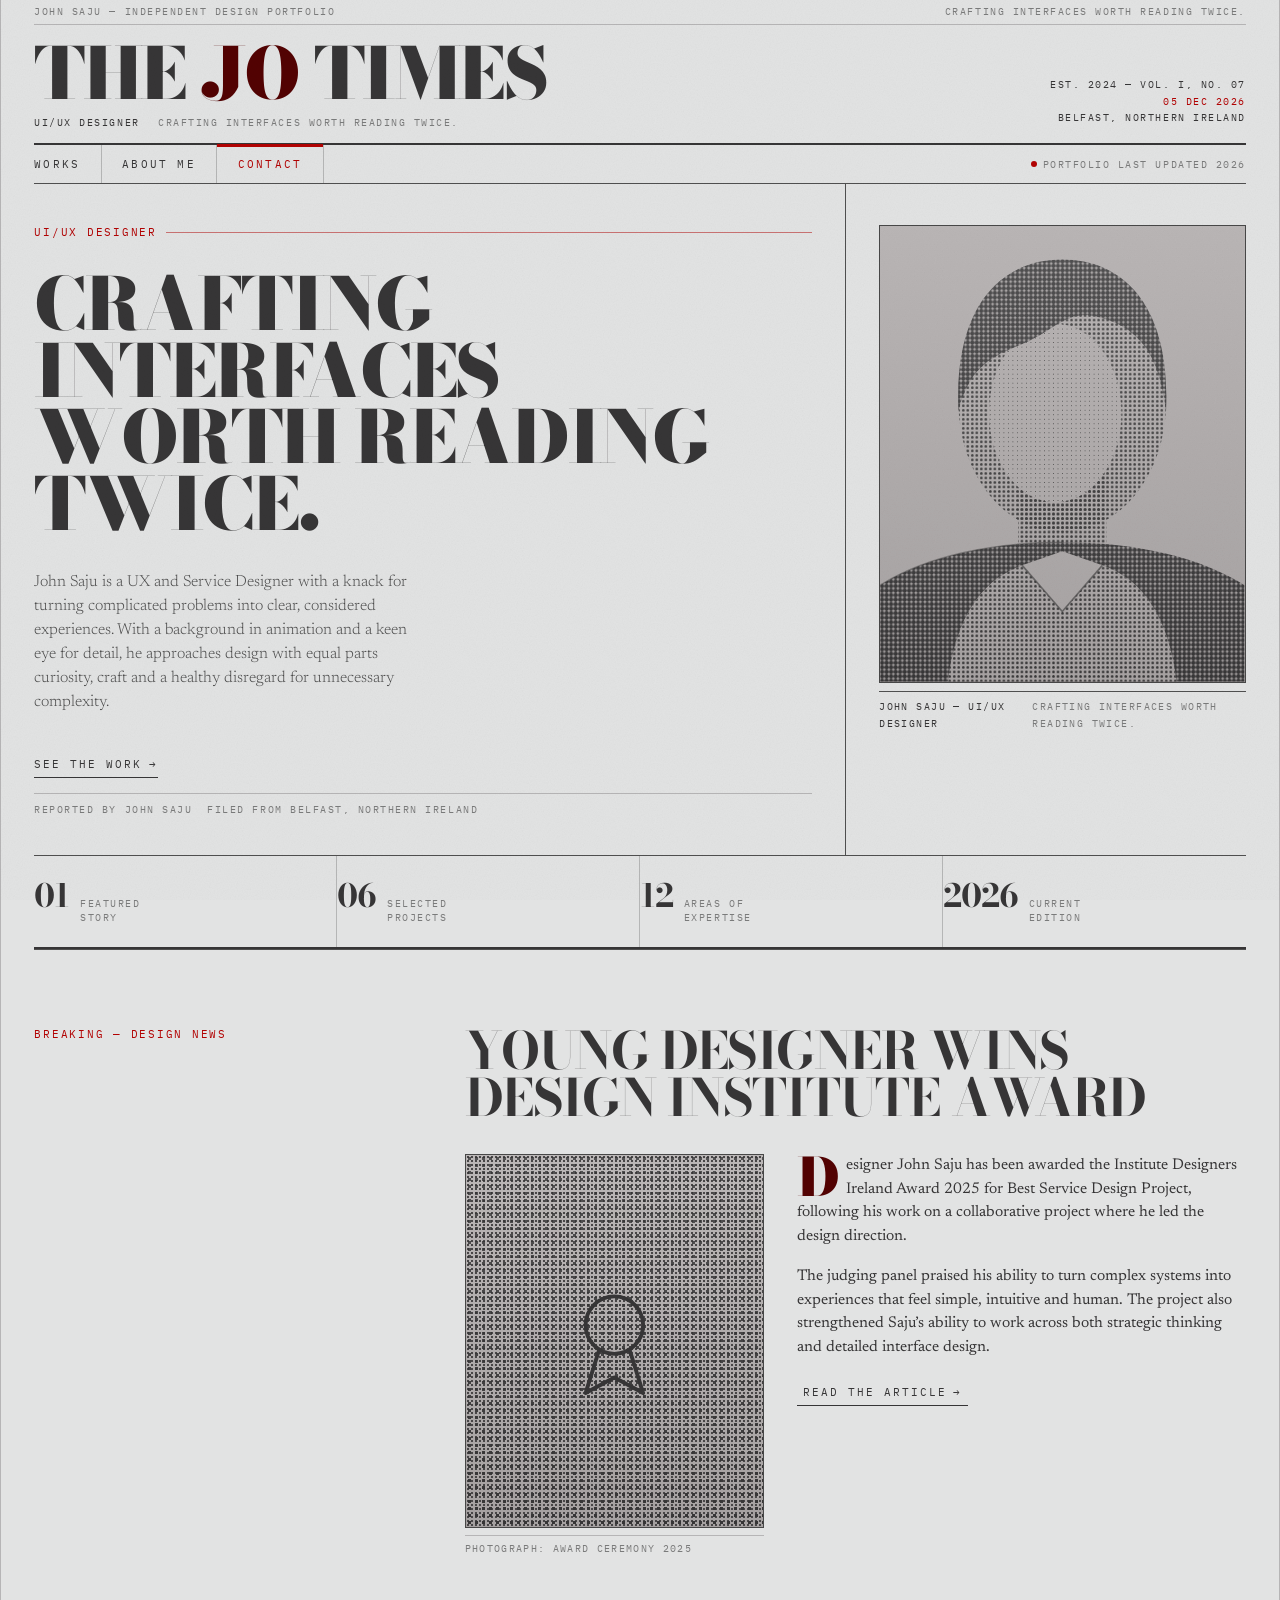
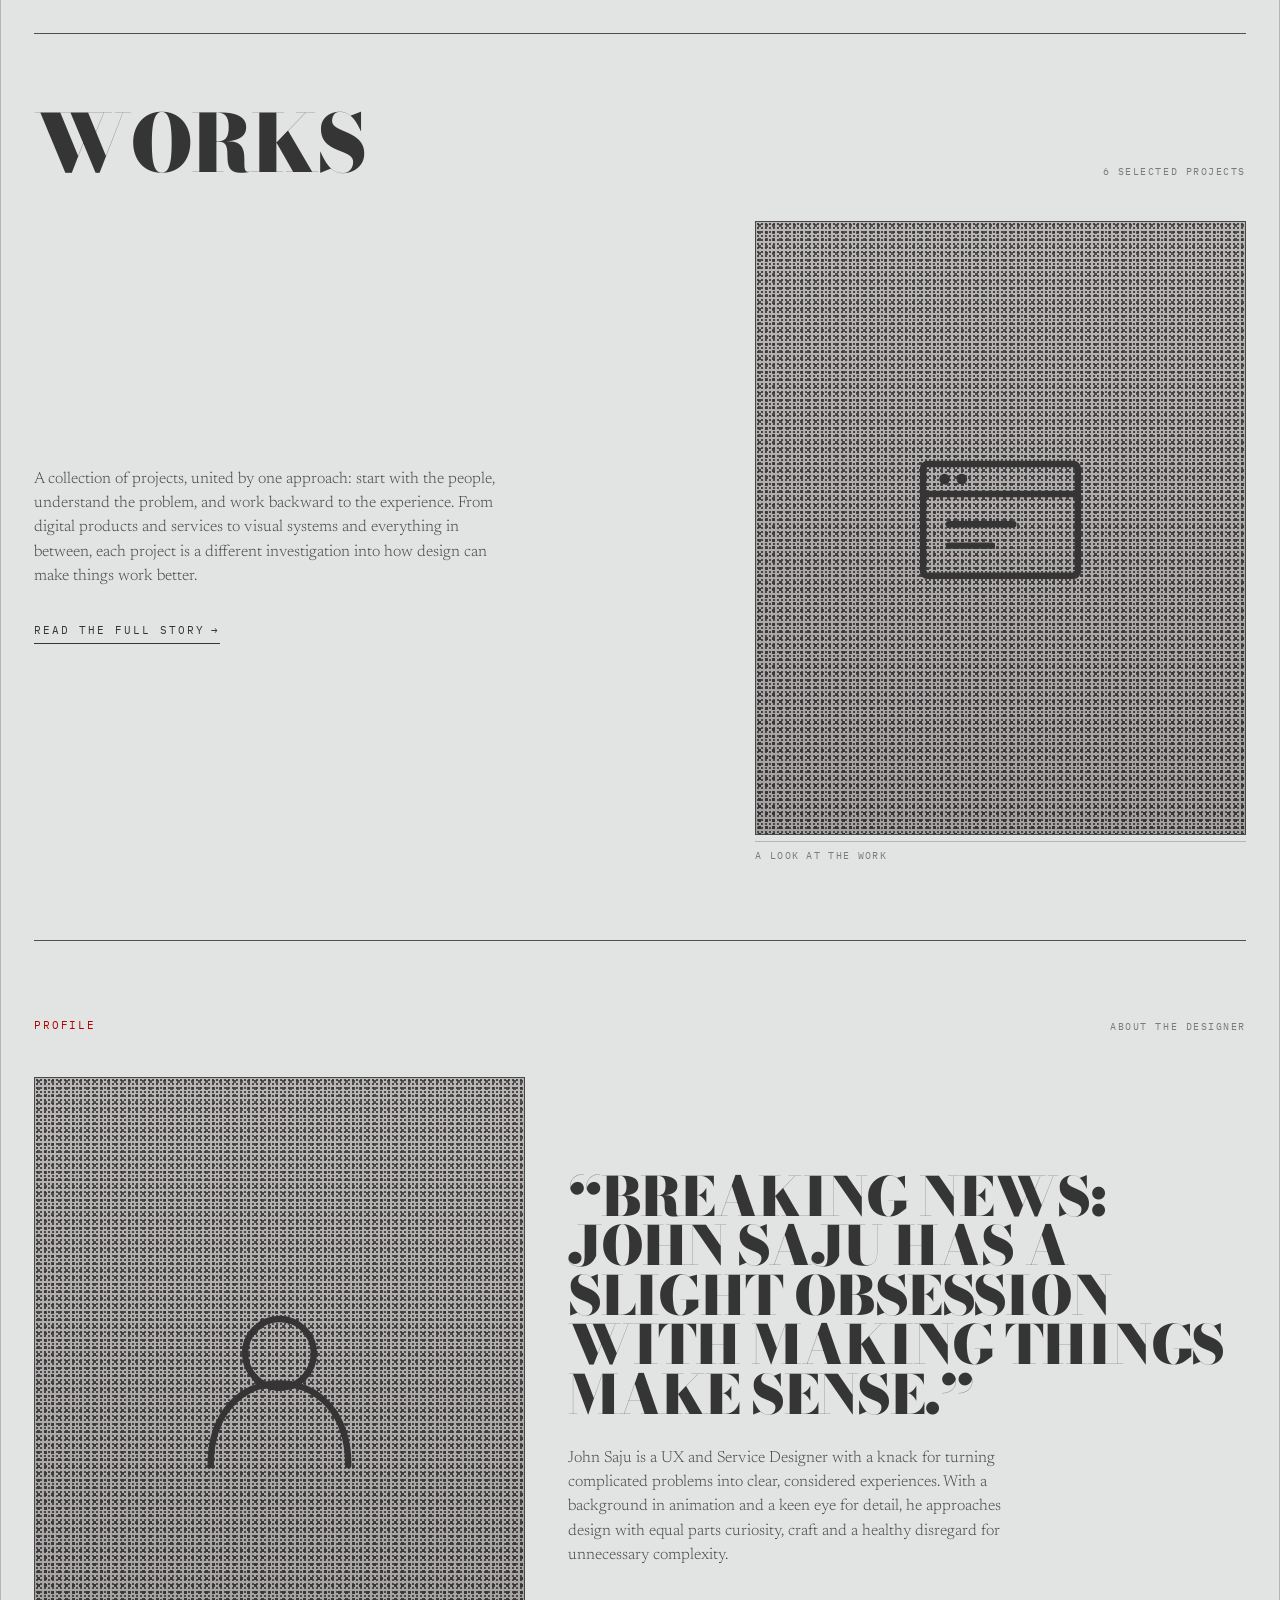
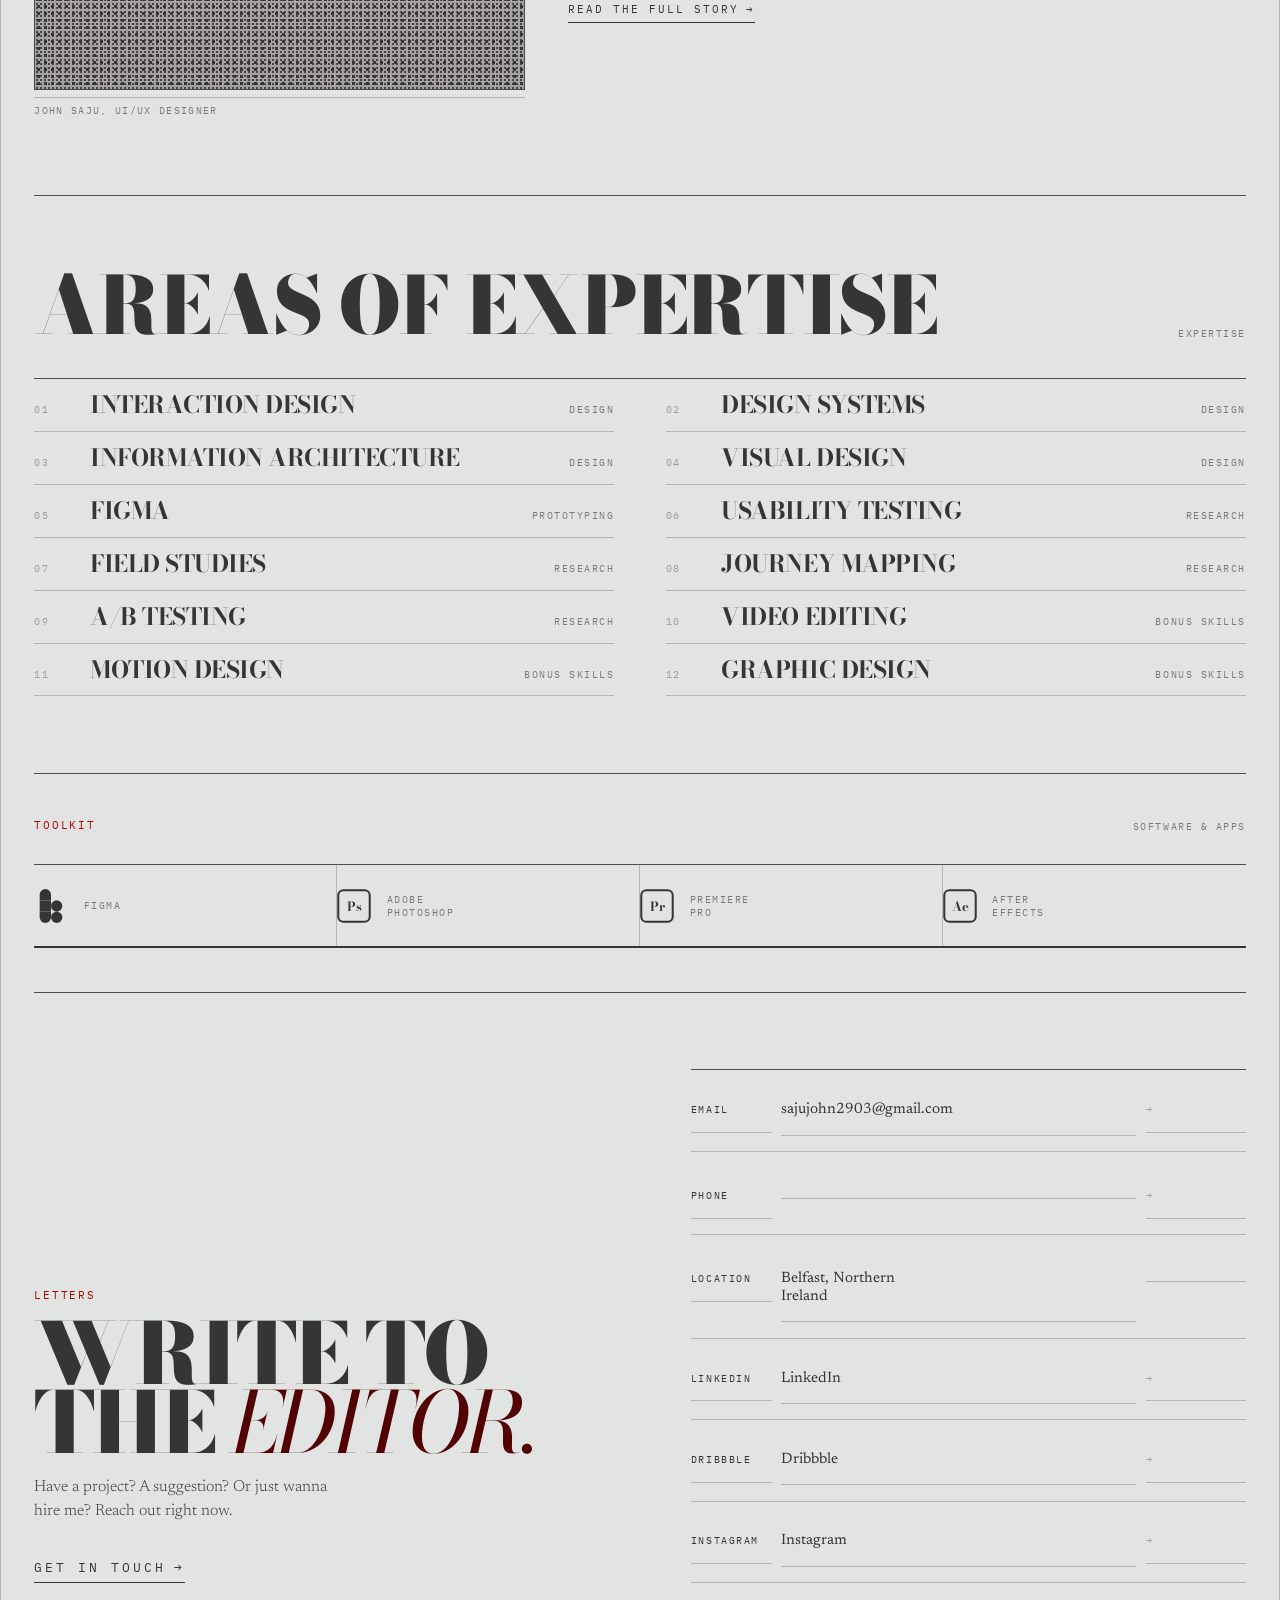
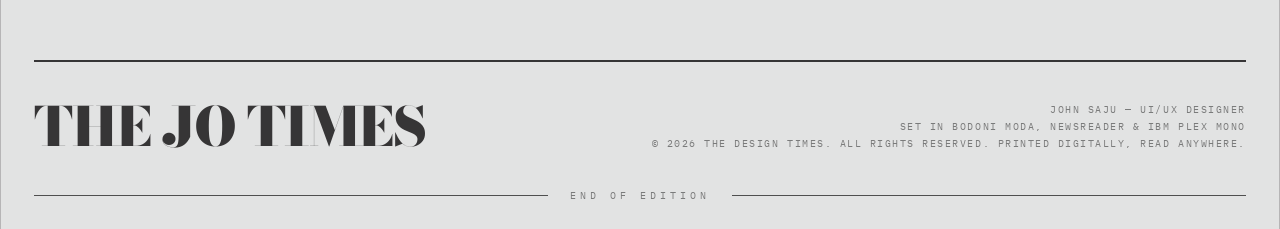
==== index.html @ 43ad12c4 "Add files via upload" ====
<!DOCTYPE html>
<html lang="en">
<head>
<meta charset="utf-8" />
<meta name="viewport" content="width=device-width, initial-scale=1" />
<title>The JO Times — John Saju, UI/UX Designer</title>
<link rel="preconnect" href="https://fonts.googleapis.com">
<link rel="preconnect" href="https://fonts.gstatic.com" crossorigin>
<link href="https://fonts.googleapis.com/css2?family=Bodoni+Moda:ital,opsz,wght@0,6..96,400;0,6..96,700;0,6..96,900;1,6..96,400;1,6..96,700&family=IBM+Plex+Mono:wght@400;500&family=Newsreader:ital,opsz,wght@0,6..72,300;0,6..72,400;0,6..72,500;1,6..72,400&display=swap" rel="stylesheet">
<link rel="stylesheet" href="styles.css">
</head>
<body>

<div class="cursor" id="cursor" aria-hidden="true">View &rarr;</div>

<!-- halftone press blocks (screen patterns + portrait plate) -->
<svg width="0" height="0" aria-hidden="true" focusable="false" style="position:absolute">
  <defs>
    <pattern id="scr-hi" width="9" height="9" patternUnits="userSpaceOnUse">
      <circle cx="4.5" cy="4.5" r="4.35" fill="#363536"/>
    </pattern>
    <pattern id="scr-mid" width="9" height="9" patternUnits="userSpaceOnUse">
      <circle cx="4.5" cy="4.5" r="2.7" fill="#363536"/>
    </pattern>
    <pattern id="scr-lo" width="9" height="9" patternUnits="userSpaceOnUse">
      <circle cx="4.5" cy="4.5" r="1.05" fill="#363536"/>
    </pattern>
    <symbol id="portrait" viewBox="0 0 800 1000" preserveAspectRatio="xMidYMid slice">
      <rect width="800" height="1000" fill="#B2ADAD"/>
      <g transform="translate(400 560) scale(1.1) translate(-400 -560)">
        <path d="M-100 1000c0-206 214-318 500-318s500 112 500 318z" fill="url(#scr-hi)"/>
        <path d="M312 500h176v230H312z" fill="url(#scr-mid)"/>
        <ellipse cx="400" cy="404" rx="207" ry="258" fill="url(#scr-mid)"/>
        <ellipse cx="386" cy="424" rx="132" ry="178" fill="#B2ADAD"/>
        <ellipse cx="386" cy="424" rx="132" ry="178" fill="url(#scr-lo)"/>
        <path d="M193 420c-10-206 82-302 207-302s217 96 207 302c-14-118-58-172-146-190-40-8-72 18-104 38-58 36-136 34-164 152z" fill="url(#scr-hi)"/>
        <path d="M168 1000c10-152 62-240 152-272l80 92 80-92c90 32 142 120 152 272z" fill="#B2ADAD"/>
        <path d="M168 1000c10-152 62-240 152-272l80 92 80-92c90 32 142 120 152 272z" fill="url(#scr-mid)"/>
        <path d="M320 728 400 820 480 728 400 700z" fill="#B2ADAD"/>
        <path d="M320 728 400 820 480 728" fill="none" stroke="#363536" stroke-width="3.5" opacity=".55"/>
        <path d="M-100 1000c0-206 214-318 500-318" fill="none" stroke="#363536" stroke-width="3" opacity=".4"/>
      </g>
    </symbol>
  </defs>
</svg>

<div class="shell">

  <!-- ============ HEADER (masthead + nav) ============ -->
  <header id="front">
    <div class="topbar mono">
      <span id="topbar-left"></span>
      <span id="topbar-right"></span>
    </div>

    <div class="masthead">
      <div>
        <h1 class="masthead__title" id="masthead-title"><span class="rvl"><span id="masthead-title-text"></span></span></h1>
        <div class="masthead__sub">
          <span class="mono" id="masthead-role"></span>
          <span class="mono mono--mute" id="masthead-tagline"></span>
        </div>
      </div>
      <div class="masthead__meta mono fade" style="--d:340ms" id="masthead-meta"></div>
    </div>

    <nav class="nav" aria-label="Sections">
      <ul class="nav__list">
        <li><a href="#work">Works</a></li>
        <li><a href="#about">About Me</a></li>
        <li><a href="#contact">Contact</a></li>
      </ul>
      <p class="nav__status mono"><span class="dot"></span> <span id="nav-status"></span></p>
    </nav>
  </header>

  <!-- ============ HERO ============ -->
  <section class="hero" aria-labelledby="lede">
    <div class="hero__left">
      <p class="kicker mono mono--l fade" id="hero-kicker"></p>
      <h2 id="lede" class="hero__h1"><span class="rvl"><span id="hero-h1" style="--d:120ms"></span></span></h2>
      <p class="hero__dek fade" style="--d:520ms" id="hero-dek"></p>
      <div class="hero__cta fade" style="--d:640ms">
        <a class="link" href="#work" data-cursor="Scroll &darr;">See the work <span class="arw">&rarr;</span></a>
        <div class="hero__byline mono" id="hero-byline"></div>
      </div>
    </div>

    <div class="hero__right">
      <figure>
        <div class="portrait hero__plate">
          <div class="press" style="--d:420ms"><svg viewBox="0 0 800 1000" preserveAspectRatio="xMidYMid slice" role="img" aria-label="Halftone portrait"><use href="#portrait"/></svg></div>
        </div>
        <figcaption class="hero__caption">
          <p id="hero-cap1"></p>
          <p id="hero-cap2"></p>
        </figcaption>
      </figure>
    </div>
  </section>

  <!-- ============ STAT STRIP ============ -->
  <section class="strip" aria-label="Edition at a glance" id="stat-strip"></section>

  <!-- ============ AWARD (editorial note) ============ -->
  <section class="band note" aria-labelledby="note-h" id="award-note">
    <p class="note__label mono mono--l" id="award-eyebrow"></p>
    <div>
      <h2 id="note-h"><span class="rvl"><span id="award-headline"></span></span></h2>
      <div class="note__body">
        <figure class="note__fig fade" style="--d:140ms">
          <div class="plate note__plate">
            <img id="award-photo-img" alt="" style="display:none;">
            <div class="plate__icon" id="award-photo-placeholder"></div>
          </div>
          <figcaption><span id="award-photo-caption"></span></figcaption>
        </figure>
        <div class="note__cols fade" style="--d:260ms">
          <p id="award-excerpt"></p>
          <p id="award-excerpt2"></p>
          <div class="note__more">
            <button class="link" id="award-read-more">Read the article <span class="arw">&rarr;</span></button>
          </div>
        </div>
      </div>
    </div>
  </section>

  <!-- ============ WORKS TEASER ============ -->
  <section class="band" id="work" aria-labelledby="work-h">
    <div class="sechead">
      <h2 id="work-h"><span class="rvl"><span id="works-title"></span></span></h2>
      <div class="sechead__meta mono" id="works-meta"></div>
    </div>
    <div class="teaser" style="margin-top:clamp(28px,3.4vw,56px)">
      <div>
        <p class="teaser__dek fade" id="works-blurb"></p>
        <div class="teaser__cta fade">
          <a class="link" id="works-read-more" href="works.html" data-cursor="View &rarr;">Read the full story <span class="arw">&rarr;</span></a>
        </div>
      </div>
      <figure class="teaser__plate-wrap fade" style="--d:140ms">
        <div class="plate teaser__plate">
          <img id="works-photo-img" alt="" style="display:none;">
          <div class="plate__icon" id="works-photo-placeholder"></div>
        </div>
        <figcaption><span id="works-photo-caption"></span></figcaption>
      </figure>
    </div>
  </section>

  <!-- ============ ABOUT TEASER ============ -->
  <section class="band" id="about" aria-labelledby="about-h">
    <div class="sechead" style="margin-bottom:clamp(28px,3.4vw,56px)">
      <p class="mono mono--l mono--red" id="about-eyebrow"></p>
      <div class="sechead__meta mono" id="about-meta"></div>
    </div>
    <div class="teaser teaser--flip">
      <figure class="teaser__plate-wrap fade" style="--d:140ms">
        <div class="plate teaser__plate">
          <img id="about-photo-img" alt="" style="display:none;">
          <div class="plate__icon" id="about-photo-placeholder"></div>
        </div>
        <figcaption><span id="about-photo-caption"></span></figcaption>
      </figure>
      <div>
        <h2 id="about-h"><span class="rvl"><span id="about-headline"></span></span></h2>
        <p class="teaser__dek fade" style="--d:260ms" id="about-short"></p>
        <div class="teaser__cta fade" style="--d:320ms">
          <a class="link" id="about-read-more" href="about.html" data-cursor="Read &rarr;">Read the full story <span class="arw">&rarr;</span></a>
        </div>
      </div>
    </div>
  </section>

  <!-- ============ EXPERTISE ============ -->
  <section class="band" id="expertise" aria-labelledby="expertise-h">
    <div class="sechead">
      <h2 id="expertise-h"><span class="rvl"><span id="expertise-title"></span></span></h2>
      <div class="sechead__meta mono" id="expertise-meta"></div>
    </div>
    <div class="index" role="list" id="expertise-grid" style="margin-top:clamp(26px,3vw,48px)"></div>
  </section>

  <!-- ============ TOOLS ============ -->
  <section class="band band--tight" id="tools" aria-label="Tools">
    <div class="sechead" style="margin-bottom:clamp(20px,2.4vw,32px)">
      <p class="mono mono--l mono--red">Toolkit</p>
      <div class="sechead__meta mono">Software &amp; Apps</div>
    </div>
    <div class="strip" id="tools-strip"></div>
  </section>

  <!-- ============ CONTACT ============ -->
  <section class="band" id="contact" aria-labelledby="contact-h">
    <div class="contact">
      <div>
        <p class="mono mono--l mono--red" style="margin-bottom:1.4em">Letters</p>
        <h2 id="contact-h">
          <span class="rvl"><span>Write to</span></span>
          <span class="rvl"><span style="--d:90ms">the <em>editor.</em></span></span>
        </h2>
        <p class="contact__dek fade" style="--d:200ms" id="contact-lede"></p>
        <div class="contact__cta fade" style="--d:300ms">
          <a class="link" id="contact-email-cta" data-cursor="Write &rarr;">Get in touch <span class="arw">&rarr;</span></a>
        </div>
      </div>

      <div class="channels mono" id="contact-channels"></div>
    </div>
  </section>

  <!-- ============ FOOTER ============ -->
  <footer class="foot">
    <div class="foot__top">
      <p class="foot__mast" id="foot-mast"></p>
      <div class="foot__meta mono" id="foot-meta"></div>
    </div>
    <p class="endmark"><span>End of edition</span></p>
  </footer>

</div>

<script src="config.js"></script>
<script>
/* ================================================================
   RENDER — builds the DOM from CONFIG (defined in config.js).
   No need to edit below unless you want to change structure/behaviour.
   ================================================================ */

/* ---------- small icon set (line-art, monochrome, matches the ink) ---------- */
function iconSVG(kind){
  const s = 'stroke="var(--ink)" stroke-width="3" fill="none" stroke-linecap="round" stroke-linejoin="round"';
  const wrap = inner => `<svg viewBox="0 0 100 100" xmlns="http://www.w3.org/2000/svg">${inner}</svg>`;
  switch(kind){
    case 'award':
      return wrap(`<circle cx="50" cy="38" r="22" ${s}/><path d="M38 58 L28 90 L50 78 L72 90 L62 58" ${s}/>`);
    case 'works':
      return wrap(`<rect x="14" y="20" width="72" height="52" rx="2" ${s}/><path d="M14 34h72" ${s}/><circle cx="24" cy="27" r="2" fill="var(--ink)"/><circle cx="32" cy="27" r="2" fill="var(--ink)"/><path d="M26 48h30M26 58h20" ${s}/>`);
    case 'about':
      return wrap(`<circle cx="50" cy="36" r="16" ${s}/><path d="M18 88c0-24 14-38 32-38s32 14 32 38" ${s}/>`);
    default: return wrap('');
  }
}
function toolIcon(logo){
  if(logo === 'figma'){
    return `<svg viewBox="0 0 16 24" xmlns="http://www.w3.org/2000/svg" fill="var(--ink)">
      <path d="M0,8 L0,4 A4,4 0 0 1 8,4 L8,8 Z"/>
      <rect x="0" y="8" width="8" height="8"/>
      <path d="M0,16 L8,16 L8,20 A4,4 0 0 1 0,20 Z"/>
      <circle cx="12" cy="12" r="4"/>
      <circle cx="12" cy="20" r="4"/>
    </svg>`;
  }
  const monograms = { photoshop:'Ps', premiere:'Pr', aftereffects:'Ae' };
  return `<svg viewBox="0 0 40 40" xmlns="http://www.w3.org/2000/svg">
    <rect x="1.5" y="1.5" width="37" height="37" rx="6" fill="none" stroke="var(--ink)" stroke-width="2.4"/>
    <text x="20" y="26" text-anchor="middle" font-family="var(--display)" font-weight="700" font-size="15" fill="var(--ink)">${monograms[logo] || '?'}</text>
  </svg>`;
}

/* ---------- header / masthead ---------- */
document.getElementById('topbar-left').textContent = `${CONFIG.name} — Independent Design Portfolio`;
document.getElementById('topbar-right').textContent = CONFIG.tagline;
document.getElementById('masthead-title-text').innerHTML = `THE <span class="amp">${CONFIG.maskheadShort}</span> TIMES`;
document.getElementById('masthead-role').textContent = CONFIG.role;
document.getElementById('masthead-tagline').textContent = CONFIG.tagline;

const today = new Date();
const todayStr = today.toLocaleDateString('en-GB', { day:'2-digit', month:'short', year:'numeric' });
document.getElementById('masthead-meta').innerHTML = `
  <span>${CONFIG.issueLine}</span>
  <span class="now">${todayStr}</span>
  <span>${CONFIG.contact.location}</span>
`;
document.getElementById('nav-status').textContent = `Portfolio last updated ${today.getFullYear()}`;

/* ---------- hero ---------- */
document.getElementById('hero-kicker').textContent = CONFIG.role;
document.getElementById('hero-h1').textContent = CONFIG.tagline;
document.getElementById('hero-dek').textContent = CONFIG.aboutIntro.short;
document.getElementById('hero-byline').innerHTML = `
  <span>Reported by ${CONFIG.name}</span>
  <span>Filed from ${CONFIG.contact.location}</span>
`;
document.getElementById('hero-cap1').textContent = `${CONFIG.name} — ${CONFIG.role}`;
document.getElementById('hero-cap2').textContent = CONFIG.tagline;

/* ---------- stat strip ---------- */
const skillCount = CONFIG.skills.reduce((sum,g)=>sum+g.items.length,0);
const stats = [
  { n:"01", l:"Featured story" },
  { n:String(CONFIG.projects.length).padStart(2,'0'), l:"Selected projects" },
  { n:String(skillCount).padStart(2,'0'), l:"Areas of expertise" },
  { n:String(today.getFullYear()), l:"Current edition" }
];
document.getElementById('stat-strip').innerHTML = stats.map(s=>`
  <div class="strip__cell"><span class="strip__n">${s.n}</span><span class="strip__l mono">${s.l}</span></div>
`).join('');

/* ---------- award (editorial note) ---------- */
const A = CONFIG.award;
document.getElementById('award-eyebrow').textContent = A.eyebrow;
document.getElementById('award-headline').textContent = A.headline;
document.getElementById('award-excerpt').textContent = A.excerpt;
document.getElementById('award-excerpt2').textContent = A.excerpt2;

const awardPhotoImg = document.getElementById('award-photo-img');
const awardPhotoPlaceholder = document.getElementById('award-photo-placeholder');
document.getElementById('award-photo-caption').textContent = A.photo.caption;
if(A.photo.url){
  awardPhotoImg.src = A.photo.url;
  awardPhotoImg.style.display = 'block';
  awardPhotoPlaceholder.style.display = 'none';
} else {
  awardPhotoPlaceholder.innerHTML = iconSVG('award');
}

const awardReadMoreBtn = document.getElementById('award-read-more');
let awardExpanded = false;
awardReadMoreBtn.addEventListener('click', ()=>{
  awardExpanded = !awardExpanded;
  if(awardExpanded){
    const extra = document.createElement('div');
    extra.id = 'award-extra';
    extra.className = 'note__extra';
    extra.innerHTML = A.fullText.map(p=>`<p>${p}</p>`).join('');
    document.querySelector('.note__cols').insertBefore(extra, document.querySelector('.note__more'));
    awardReadMoreBtn.innerHTML = 'Show less <span class="arw" style="transform:rotate(180deg)">&rarr;</span>';
  } else {
    const extra = document.getElementById('award-extra');
    if(extra) extra.remove();
    awardReadMoreBtn.innerHTML = 'Read the article <span class="arw">&rarr;</span>';
  }
});

/* ---------- works teaser ---------- */
const W = CONFIG.works;
document.getElementById('works-title').textContent = W.eyebrow;
document.getElementById('works-meta').innerHTML = `<span>${CONFIG.projects.length} selected projects</span>`;
document.getElementById('works-blurb').textContent = W.blurb;

const worksPhotoImg = document.getElementById('works-photo-img');
const worksPhotoPlaceholder = document.getElementById('works-photo-placeholder');
document.getElementById('works-photo-caption').textContent = W.photo.caption;
if(W.photo.url){
  worksPhotoImg.src = W.photo.url;
  worksPhotoImg.style.display = 'block';
  worksPhotoPlaceholder.style.display = 'none';
} else {
  worksPhotoPlaceholder.innerHTML = iconSVG('works');
}

/* ---------- about teaser ---------- */
const AB = CONFIG.aboutIntro;
document.getElementById('about-eyebrow').textContent = AB.eyebrow;
document.getElementById('about-meta').innerHTML = `<span>About the designer</span>`;
document.getElementById('about-headline').textContent = AB.headline;
document.getElementById('about-short').textContent = AB.short;

const aboutPhotoImg = document.getElementById('about-photo-img');
const aboutPhotoPlaceholder = document.getElementById('about-photo-placeholder');
document.getElementById('about-photo-caption').textContent = CONFIG.aboutPhoto.caption;
if(CONFIG.aboutPhoto.url){
  aboutPhotoImg.src = CONFIG.aboutPhoto.url;
  aboutPhotoImg.style.display = 'block';
  aboutPhotoPlaceholder.style.display = 'none';
} else {
  aboutPhotoPlaceholder.innerHTML = iconSVG('about');
}

/* ---------- expertise (skills flattened into a numbered index) ---------- */
document.getElementById('expertise-title').textContent = CONFIG.expertise.headline;
document.getElementById('expertise-meta').innerHTML = `<span>${CONFIG.expertise.eyebrow}</span>`;
let flatSkills = [];
CONFIG.skills.forEach(group=>{
  group.items.forEach(item=>{ flatSkills.push({ item, group: group.name }); });
});
document.getElementById('expertise-grid').innerHTML = flatSkills.map((s,i)=>`
  <div class="index__row" role="listitem">
    <span class="n mono">${String(i+1).padStart(2,'0')}</span>
    <h3>${s.item}</h3>
    <span class="y mono">${s.group}</span>
  </div>
`).join('');

/* ---------- tools ---------- */
document.getElementById('tools-strip').innerHTML = CONFIG.tools.map(t=>`
  <div class="strip__cell strip__cell--tool">
    <span class="strip__icon">${toolIcon(t.logo)}</span>
    <span class="strip__l mono">${t.name}</span>
  </div>
`).join('');

/* ---------- contact ---------- */
const C = CONFIG.contact;
document.getElementById('contact-lede').textContent = C.lede;
document.getElementById('contact-email-cta').href = `mailto:${C.email}`;

const channelRows = [
  `<a href="mailto:${C.email}"><span>Email</span><span class="val">${C.email}</span><span class="arw">&rarr;</span></a>`,
  `<a href="tel:${C.phone.replace(/\s+/g,'')}"><span>Phone</span><span class="val">${C.phone}</span><span class="arw">&rarr;</span></a>`,
  `<span><span>Location</span><span class="val">${C.location}</span><span></span></span>`
].concat(C.socials.map(s=>`<a href="${s.url}" target="_blank" rel="noopener"><span>${s.label}</span><span class="val">${s.label}</span><span class="arw">&rarr;</span></a>`));
document.getElementById('contact-channels').innerHTML = channelRows.join('');

/* ---------- footer ---------- */
document.getElementById('foot-mast').innerHTML = `THE <span class="amp">${CONFIG.maskheadShort}</span> TIMES`;
document.getElementById('foot-meta').innerHTML = `
  <span>${CONFIG.name} — ${CONFIG.role}</span>
  <span>Set in Bodoni Moda, Newsreader &amp; IBM Plex Mono</span>
  <span>${C.finePrint}</span>
`;

/* ---------- reveal on scroll ---------- */
const revealTargets = document.querySelectorAll('.band, .hero, .strip, .foot, header#front');
if('IntersectionObserver' in window){
  const io = new IntersectionObserver((entries)=>{
    entries.forEach(e=>{
      if(e.isIntersecting){ e.target.classList.add('is-in'); io.unobserve(e.target); }
    });
  }, { rootMargin:'0px 0px -10% 0px', threshold:0 });
  revealTargets.forEach(t=>io.observe(t));
} else {
  revealTargets.forEach(t=>t.classList.add('is-in'));
}
requestAnimationFrame(()=>{
  document.querySelector('.hero').classList.add('is-in');
  document.querySelector('header#front').classList.add('is-in');
});

/* ---------- current section in the nav ---------- */
const navLinks = [...document.querySelectorAll('.nav__list a')];
const navSections = navLinks.map(a=>document.querySelector(a.getAttribute('href'))).filter(Boolean);
if('IntersectionObserver' in window){
  const spy = new IntersectionObserver((entries)=>{
    entries.forEach(e=>{
      if(!e.isIntersecting) return;
      navLinks.forEach(a=>a.setAttribute('aria-current', a.getAttribute('href') === '#' + e.target.id));
    });
  }, { rootMargin:'-45% 0px -50% 0px' });
  navSections.forEach(s=>spy.observe(s));
}

/* ---------- press-stamp cursor over case files / links ---------- */
const cursor = document.getElementById('cursor');
const fine = window.matchMedia('(hover:hover) and (pointer:fine)').matches;
if(fine){
  let x=0,y=0,cx=0,cy=0,raf=null;
  const loop = ()=>{
    cx += (x-cx)*0.22; cy += (y-cy)*0.22;
    cursor.style.translate = `${cx}px ${cy}px`;
    raf = Math.abs(x-cx) > 0.4 || Math.abs(y-cy) > 0.4 ? requestAnimationFrame(loop) : null;
  };
  document.addEventListener('pointermove',(e)=>{
    x = e.clientX; y = e.clientY;
    if(!raf) raf = requestAnimationFrame(loop);
  }, { passive:true });
  document.addEventListener('pointerover',(e)=>{
    const hit = e.target.closest('[data-cursor]');
    if(!hit) return;
    cursor.innerHTML = hit.dataset.cursor;
    cursor.classList.add('on');
  });
  document.addEventListener('pointerout',(e)=>{
    if(e.target.closest('[data-cursor]')) cursor.classList.remove('on');
  });
}
</script>
</body>
</html>
---- styles.css ----
/* ============================================================
   THE JO TIMES — stylesheet (shared by every page)
   1. Tokens   2. Reset   3. Primitives   4. Layout
   5. Sections 6. Motion  7. Responsive
   ============================================================ */

/* ---------- 1. EDITABLE DESIGN TOKENS ---------- */
:root{
  --paper:      #E2E3E3;  /* page background */
  --paper-2:    #B2ADAD;  /* halftone / texture tone */
  --ink:        #363536;  /* primary ink */
  --red-deep:   #520202;  /* deep accent, italics & emphasis */
  --red:        #B20202;  /* masthead red, links, labels */

  --rule:        rgba(54,53,54,.26);
  --rule-strong: rgba(54,53,54,.85);
  --ink-60:      rgba(54,53,54,.60);
  --ink-40:      rgba(54,53,54,.40);

  --display: "Bodoni Moda", "Times New Roman", serif;   /* headlines */
  --body:    "Newsreader", Georgia, "Times New Roman", serif; /* body copy */
  --mono:    "IBM Plex Mono", ui-monospace, "SFMono-Regular", monospace; /* labels */

  --shell: 1560px;
  --pad:   clamp(18px, 2.6vw, 44px);
  --gap:   clamp(18px, 2.2vw, 34px);

  --t-mono:   clamp(9.5px, .68vw, 11.5px);
  --t-mono-l: clamp(11px, .78vw, 13px);
  --t-body:   clamp(15.5px, 1.02vw, 18.5px);
  --t-dek:    clamp(16px, 1.15vw, 21px);
  --t-h3:     clamp(2.2rem, 4.6vw, 4.6rem);
  --t-h2:     clamp(2.6rem, 6.2vw, 6.6rem);
  --t-h1:     clamp(2.05rem, 5.65vw, 6.1rem);

  --ease: cubic-bezier(.22,1,.36,1);
}

/* ---------- 2. RESET ---------- */
*,*::before,*::after{box-sizing:border-box}
html{-webkit-text-size-adjust:100%}
body{
  margin:0;
  background:var(--paper);
  color:var(--ink);
  font-family:var(--body);
  font-size:var(--t-body);
  line-height:1.52;
  -webkit-font-smoothing:antialiased;
}
img,svg{max-width:100%;display:block}
h1,h2,h3,h4,p,figure,ul,ol,dl,dd{margin:0;padding:0}
ul,ol{list-style:none}
a{color:inherit;text-decoration:none}
button{font:inherit;color:inherit;background:none;border:0;cursor:pointer}
::selection{background:var(--red);color:var(--paper)}
:focus-visible{outline:2px solid var(--red);outline-offset:3px}

/* paper grain — barely there */
body::before{
  content:"";position:fixed;inset:0;z-index:9;pointer-events:none;opacity:.32;
  background-image:url("data:image/svg+xml,%3Csvg xmlns='http://www.w3.org/2000/svg' width='140' height='140'%3E%3Cfilter id='n'%3E%3CfeTurbulence type='fractalNoise' baseFrequency='.85' numOctaves='3'/%3E%3CfeColorMatrix type='saturate' values='0'/%3E%3C/filter%3E%3Crect width='140' height='140' filter='url(%23n)' opacity='.22'/%3E%3C/svg%3E");
  mix-blend-mode:multiply;
}

/* ---------- 3. PRIMITIVES ---------- */
.mono{
  font-family:var(--mono);
  font-size:var(--t-mono);
  letter-spacing:.16em;
  text-transform:uppercase;
  line-height:1.4;
}
.mono--l{font-size:var(--t-mono-l)}
.mono--red{color:var(--red)}
.mono--mute{color:var(--ink-60)}

.rule{border:0;height:0;border-top:1px solid var(--rule);width:100%}
.rule--strong{border-top-color:var(--rule-strong)}

.display{font-family:var(--display);font-weight:700;line-height:.86;letter-spacing:-.022em;text-transform:uppercase}
.display em{font-style:italic;font-weight:400;letter-spacing:-.03em}

/* editorial link — the site's one CTA idiom: text + sweeping underline + arrow */
.link{
  display:inline-flex;align-items:baseline;gap:.6em;
  font-family:var(--mono);font-size:var(--t-mono-l);
  letter-spacing:.18em;text-transform:uppercase;
  padding-bottom:.45em;position:relative;color:var(--ink);
  transition:color .25s ease;
}
.link::after{
  content:"";position:absolute;left:0;right:0;bottom:0;height:1px;
  background:currentColor;transform-origin:right;
  transition:transform .45s var(--ease), background-color .25s ease;
}
.link:hover,.link:focus-visible{color:var(--red)}
.link:hover::after{animation:sweep .55s var(--ease)}
.link .arw{display:inline-block;transition:transform .35s var(--ease)}
.link:hover .arw{transform:translateX(.45em)}
@keyframes sweep{
  0%{transform:scaleX(1);transform-origin:right}
  49%{transform:scaleX(0);transform-origin:right}
  50%{transform:scaleX(0);transform-origin:left}
  100%{transform:scaleX(1);transform-origin:left}
}

/* halftone plates — abstract printed picture blocks.
   Swap for a real photo: put <img> inside .plate and it inherits the
   press treatment automatically (grayscale, contrast, texture on top). */
.plate{
  position:relative;background:var(--paper-2);overflow:hidden;
  border:1px solid var(--rule-strong);
}
.plate::before{
  content:"";position:absolute;inset:0;
  background-image:radial-gradient(circle at center, var(--ink) 1.55px, transparent 1.7px);
  background-size:7px 7px;
}
.plate::after{
  content:"";position:absolute;inset:0;
  background-image:radial-gradient(circle at center, var(--ink) .9px, transparent 1.05px),
                   linear-gradient(180deg, rgba(226,227,227,.20), rgba(54,53,54,.12));
  background-size:4px 4px, 100% 100%;
  opacity:.85;
}
.plate--a::after{mask-image:radial-gradient(90% 80% at 74% 76%, #000 6%, transparent 70%)}
.plate--b::after{mask-image:radial-gradient(70% 90% at 26% 30%, #000 8%, transparent 72%)}
.plate--c::after{mask-image:linear-gradient(160deg, #000 2%, transparent 52%)}
.plate--d::after{mask-image:radial-gradient(60% 70% at 22% 74%, #000 6%, transparent 68%)}
.plate--e::after{mask-image:linear-gradient(20deg, #000 4%, transparent 46%)}
.plate--f::after{mask-image:radial-gradient(80% 60% at 68% 22%, #000 8%, transparent 70%)}
.plate img{width:100%;height:100%;object-fit:cover;filter:grayscale(1) contrast(1.22) brightness(1.04)}
.plate__icon{
  position:relative;z-index:2;width:100%;height:100%;
  display:flex;align-items:center;justify-content:center;
}
.plate__icon svg{ width:44%; height:44%; }
.plate__icon svg *{ stroke:var(--ink); }
.plate__tag{
  position:absolute;left:0;top:0;z-index:2;
  background:var(--ink);color:var(--paper);
  padding:.5em .8em .45em;letter-spacing:.2em;
}

figcaption{
  display:flex;justify-content:space-between;gap:1.5em;
  padding-top:.7em;border-top:1px solid var(--rule);margin-top:.7em;
  font-family:var(--mono);font-size:var(--t-mono);letter-spacing:.14em;
  text-transform:uppercase;color:var(--ink-60);
}
figcaption b{font-weight:500;color:var(--ink)}

/* portrait halftone (used for the hero flourish) */
.portrait{position:relative;background:var(--paper-2);border:1px solid var(--rule-strong);overflow:hidden}
.portrait svg{width:100%;height:100%;display:block}
.portrait::after{content:"";position:absolute;inset:0;pointer-events:none;background:linear-gradient(180deg,rgba(226,227,227,.16),rgba(54,53,54,.09))}
.portrait img{width:100%;height:100%;object-fit:cover;filter:grayscale(1) contrast(1.22) brightness(1.04)}

/* ---------- 4. LAYOUT ---------- */
.shell{
  max-width:var(--shell);margin:0 auto;padding:0 var(--pad);
  border-left:1px solid var(--rule);border-right:1px solid var(--rule);
  min-height:100vh;
}
.band{padding:clamp(48px,6vw,104px) 0;border-top:1px solid var(--rule-strong)}
.band--tight{padding:clamp(30px,3.4vw,54px) 0}

.sechead{display:grid;grid-template-columns:minmax(0,1fr) auto;gap:var(--gap);align-items:end}
.sechead h2{font-family:var(--display);font-weight:900;font-size:var(--t-h2);line-height:.84;letter-spacing:-.03em;text-transform:uppercase}
.sechead__meta{text-align:right;color:var(--ink-60)}

/* ---------- 5. SECTIONS ---------- */

/* 5.1 masthead */
.masthead{padding:clamp(14px,1.5vw,22px) 0 clamp(10px,1.1vw,16px);display:grid;grid-template-columns:minmax(0,1fr) auto;gap:var(--gap);align-items:flex-end}
.masthead__title{
  font-family:var(--display);font-weight:900;text-transform:uppercase;
  font-size:clamp(1.9rem,5.55vw,5.6rem);line-height:.82;letter-spacing:-.035em;
}
.masthead__title .amp{color:var(--red-deep)}
.masthead__sub{margin-top:.9em;display:flex;gap:1.2em;align-items:center;flex-wrap:wrap}
.masthead__meta{display:grid;gap:.35em;text-align:right;justify-items:end;padding-bottom:.5em}
.masthead__meta span{display:block}
.masthead__meta .now{color:var(--red)}

.topbar{display:flex;justify-content:space-between;gap:1em;padding:.55em 0;color:var(--ink-60);border-bottom:1px solid var(--rule)}

/* 5.2 nav */
.nav{display:flex;justify-content:space-between;align-items:stretch;gap:var(--gap);border-top:2px solid var(--ink);border-bottom:1px solid var(--rule-strong)}
.nav__list{display:flex}
.nav__list a{
  display:block;padding:.95em clamp(.9em,1.6vw,1.9em);
  font-family:var(--mono);font-size:var(--t-mono-l);letter-spacing:.2em;text-transform:uppercase;
  border-right:1px solid var(--rule);position:relative;transition:color .2s ease,background-color .2s ease;
}
.nav__list li:first-child a{padding-left:0}
.nav__list a::before{content:"";position:absolute;left:0;right:0;top:-1px;height:3px;background:var(--red);transform:scaleX(0);transform-origin:left;transition:transform .4s var(--ease)}
.nav__list a:hover,.nav__list a[aria-current="true"]{color:var(--red)}
.nav__list a:hover::before,.nav__list a[aria-current="true"]::before{transform:scaleX(1)}
.nav__status{display:flex;align-items:center;gap:.6em;padding:.95em 0;color:var(--ink-60)}
.dot{width:6px;height:6px;background:var(--red);border-radius:50%;flex:none;animation:blip 2.6s infinite}
@keyframes blip{0%,72%,100%{opacity:1}80%,92%{opacity:.15}}

/* 5.3 hero */
.hero{display:grid;grid-template-columns:minmax(0,1.34fr) minmax(0,.66fr);gap:0}
.hero__left{padding:clamp(26px,3.2vw,58px) clamp(20px,2.6vw,48px) clamp(26px,3vw,48px) 0;border-right:1px solid var(--rule-strong);display:flex;flex-direction:column}
.hero__right{padding:clamp(26px,3.2vw,58px) 0 clamp(26px,3vw,48px) clamp(20px,2.6vw,48px)}
.kicker{display:flex;align-items:center;gap:.85em;color:var(--red);margin-bottom:clamp(18px,2.4vw,36px)}
.kicker::after{content:"";height:1px;flex:1;background:currentColor;opacity:.5}
.hero__h1{font-family:var(--display);font-weight:900;font-size:var(--t-h1);line-height:.92;letter-spacing:-.035em;text-transform:uppercase}
.hero__dek{
  max-width:44ch;margin-top:clamp(22px,2.6vw,40px);font-size:var(--t-dek);line-height:1.5;
  font-weight:300;color:rgba(54,53,54,.88);
}
.hero__cta{margin-top:auto;padding-top:clamp(26px,3vw,46px)}
.hero__byline{display:flex;gap:1.6em;flex-wrap:wrap;color:var(--ink-60);margin-top:1.6em;padding-top:1em;border-top:1px solid var(--rule)}

.hero__plate{aspect-ratio:4/5;width:100%}
.hero__caption{margin-top:.85em;padding-top:.75em;border-top:1px solid var(--rule-strong)}
.hero__caption p{font-family:var(--mono);font-size:var(--t-mono);letter-spacing:.15em;text-transform:uppercase;line-height:1.7}
.hero__caption p:first-child{color:var(--ink)}
.hero__caption p:last-child{color:var(--ink-60)}

/* 5.4 stat strip (reused for the tools row too) */
.strip{display:grid;grid-template-columns:repeat(4,1fr);border-top:1px solid var(--rule-strong);border-bottom:2px solid var(--ink)}
.strip__cell{padding:clamp(16px,1.9vw,30px) clamp(14px,1.6vw,26px) clamp(16px,1.8vw,26px) 0;border-right:1px solid var(--rule);display:flex;align-items:baseline;gap:.7em}
.strip__cell:last-child{border-right:0}
.strip__n{font-family:var(--display);font-weight:700;font-size:clamp(1.5rem,2.5vw,2.6rem);line-height:1;letter-spacing:-.03em}
.strip__l{color:var(--ink-60);max-width:14ch}
.strip__cell--tool{align-items:center;gap:1em}
.strip__icon{width:34px;height:34px;flex:none;display:flex;align-items:center;justify-content:center}
.strip__icon svg{width:100%;height:100%;fill:var(--ink)}

/* 5.5 editorial note (award) */
.note{display:grid;grid-template-columns:minmax(0,.34fr) minmax(0,.66fr);gap:var(--gap)}
.note__label{position:sticky;top:24px;align-self:start;color:var(--red)}
.note h2{font-family:var(--display);font-weight:700;font-size:clamp(1.9rem,4vw,3.8rem);line-height:.92;letter-spacing:-.03em;text-transform:uppercase}
.note__body{display:grid;grid-template-columns:minmax(0,.4fr) minmax(0,.6fr);gap:clamp(20px,2.6vw,40px);margin-top:clamp(22px,2.6vw,40px);align-items:start}
.note__plate{aspect-ratio:4/5}
.note__cols{columns:1;column-gap:clamp(22px,2.6vw,44px);column-rule:1px solid var(--rule)}
.note__cols p{margin-bottom:1.1em;text-wrap:pretty}
.note__cols p:first-child::first-letter{
  float:left;font-family:var(--display);font-weight:900;font-size:3.4em;line-height:.76;
  padding:.06em .12em 0 0;color:var(--red-deep);
}
.note__more{margin-top:1.4em}
.note__extra{margin-top:1.2em}
.note__extra p{margin-bottom:1.1em}

/* 5.6 teaser bands (Works intro / About intro on the home page) */
.teaser{display:grid;grid-template-columns:minmax(0,.58fr) minmax(0,.42fr);gap:clamp(24px,3.4vw,60px);align-items:center}
.teaser--flip{grid-template-columns:minmax(0,.42fr) minmax(0,.58fr)}
.teaser--flip .teaser__plate{order:-1}
.teaser h2{font-family:var(--display);font-weight:900;font-size:clamp(2rem,4.2vw,4.2rem);line-height:.92;letter-spacing:-.03em;text-transform:uppercase}
.teaser__dek{margin-top:clamp(16px,2vw,28px);max-width:52ch;font-size:var(--t-dek);font-weight:300;color:rgba(54,53,54,.9)}
.teaser__cta{margin-top:clamp(20px,2.4vw,34px)}
.teaser__plate{aspect-ratio:4/5}

/* 5.7 the work — story list (used on works.html) */
.story{border-top:1px solid var(--rule-strong);padding:clamp(28px,3.4vw,58px) 0 clamp(34px,4vw,76px)}
.story:first-of-type{border-top-width:2px;border-top-color:var(--ink)}
.story__rail{display:flex;justify-content:space-between;gap:1.5em;flex-wrap:wrap;color:var(--ink-60);margin-bottom:clamp(20px,2.4vw,38px)}
.story__rail b{font-weight:500;color:var(--ink)}
.story__rail .no{color:var(--red)}
.story__grid{display:grid;grid-template-columns:minmax(0,1fr) minmax(0,1fr);gap:clamp(22px,3vw,60px);align-items:start}
.story__fig{grid-column:1;grid-row:1}
.story__body{grid-column:2;grid-row:1;padding-left:clamp(0px,1.2vw,20px);border-left:1px solid var(--rule)}
.story--flip .story__fig{grid-column:2;grid-row:1}
.story--flip .story__body{grid-column:1;grid-row:1;padding-left:0;padding-right:clamp(0px,1.2vw,20px);border-left:0;border-right:1px solid var(--rule)}
.story:nth-of-type(even) .story__fig{margin-right:calc(var(--pad) * -.55)}
.story:nth-of-type(odd) .story__fig{margin-left:calc(var(--pad) * -.55)}
.story__plate{aspect-ratio:4/3}
.story:nth-of-type(3n+2) .story__plate{aspect-ratio:5/4}
.story:nth-of-type(3n) .story__plate{aspect-ratio:16/10}
.story h3{
  font-family:var(--display);font-weight:900;font-size:var(--t-h3);line-height:.9;
  letter-spacing:-.035em;text-transform:uppercase;transition:transform .4s var(--ease),color .3s ease;
}
.story__link:hover h3{transform:translateX(.06em);color:var(--red-deep)}
.story__tag{margin-top:clamp(10px,1.2vw,16px);color:var(--ink-60)}
.story__dek{margin-top:clamp(14px,1.6vw,24px);max-width:46ch;font-weight:300;font-size:var(--t-dek);color:rgba(54,53,54,.9)}
.story__cta{margin-top:clamp(20px,2.2vw,34px);display:inline-block}
.story__link{display:block}
.story:hover .plate::before{transform:scale(1.035)}

/* 5.8 expertise / disciplines index (skills, flattened to a numbered list) */
.index{display:grid;grid-template-columns:repeat(2,minmax(0,1fr));column-gap:clamp(28px,4vw,80px);border-top:1px solid var(--rule-strong)}
.index__row{display:grid;grid-template-columns:2.6em minmax(0,1fr) auto;gap:1em;align-items:baseline;padding:clamp(10px,1.1vw,17px) 0;border-bottom:1px solid var(--rule);transition:padding-left .35s var(--ease),color .25s ease}
.index__row:hover{padding-left:.7em;color:var(--red-deep)}
.index__row h3{font-family:var(--display);font-weight:700;font-size:clamp(1.15rem,1.85vw,1.9rem);letter-spacing:-.02em;text-transform:uppercase;line-height:1}
.index__row .n{color:var(--ink-40)}
.index__row .y{color:var(--ink-60);text-align:right}
.index__row:hover .n,.index__row:hover .y{color:var(--red)}

/* 5.9 contact */
.contact{display:grid;grid-template-columns:minmax(0,1.05fr) minmax(0,.95fr);gap:clamp(26px,3.4vw,68px);align-items:end}
.contact h2{font-family:var(--display);font-weight:900;font-size:clamp(2.6rem,6.6vw,7rem);line-height:.82;letter-spacing:-.04em;text-transform:uppercase}
.contact h2 em{font-style:italic;font-weight:400;color:var(--red-deep)}
.contact__dek{margin-top:1.1em;font-size:var(--t-dek);font-weight:300;max-width:34ch}
.contact__cta{margin-top:clamp(24px,2.6vw,40px)}
.contact__cta .link{font-size:clamp(13px,1.05vw,17px);letter-spacing:.22em}
.channels{border-top:1px solid var(--rule-strong)}
.channels a,.channels span{display:grid;grid-template-columns:8.5em minmax(0,1fr) auto;gap:1em;align-items:baseline;padding:clamp(11px,1.2vw,18px) 0;border-bottom:1px solid var(--rule);transition:color .25s ease,padding-left .35s var(--ease)}
.channels a:hover{color:var(--red);padding-left:.6em}
.channels .val{font-family:var(--body);font-size:clamp(15px,1.05vw,18px);letter-spacing:0;text-transform:none;line-height:1.2}
.channels .arw{color:var(--ink-40)}
.channels a:hover .arw{color:var(--red)}

/* 5.10 footer */
.foot{border-top:2px solid var(--ink);padding:clamp(28px,3.2vw,52px) 0 clamp(18px,2vw,30px)}
.foot__top{display:grid;grid-template-columns:minmax(0,1fr) auto;gap:var(--gap);align-items:end}
.foot__mast{font-family:var(--display);font-weight:900;font-size:clamp(1.5rem,4.2vw,4rem);line-height:.86;letter-spacing:-.03em;text-transform:uppercase}
.foot__meta{display:grid;gap:.4em;text-align:right;justify-items:end;color:var(--ink-60)}
.endmark{display:flex;align-items:center;gap:1.4em;margin-top:clamp(26px,3vw,48px)}
.endmark::before,.endmark::after{content:"";height:1px;flex:1;background:var(--rule-strong)}
.endmark span{font-family:var(--mono);font-size:var(--t-mono);letter-spacing:.42em;text-transform:uppercase;color:var(--ink-60)}

/* 5.11 custom cursor */
.cursor{
  position:fixed;top:0;left:0;z-index:60;pointer-events:none;
  background:var(--red);color:var(--paper);
  font-family:var(--mono);font-size:11px;letter-spacing:.2em;text-transform:uppercase;
  padding:.7em .95em .6em;
  transform:translate(-50%,-50%) scale(.6);opacity:0;
  transition:opacity .22s ease,transform .32s var(--ease);
  will-change:transform;
}
.cursor.on{opacity:1;transform:translate(-50%,-50%) scale(1)}
@media (hover:none),(pointer:coarse){.cursor{display:none}}

/* 5.12 back link (works.html / about.html) */
.back{margin:clamp(14px,1.8vw,22px) 0}

/* 5.13 full article (about.html) */
.article-head{padding-bottom:clamp(20px,2.4vw,34px);border-bottom:1px solid var(--rule-strong)}
.article-head h1{font-family:var(--display);font-weight:900;font-size:clamp(2.4rem,5.6vw,5.6rem);line-height:.88;letter-spacing:-.035em;text-transform:uppercase}
.article-byline{margin-top:1em;color:var(--ink-60)}
.article-body{margin-top:clamp(30px,3.6vw,54px);max-width:820px}
.article-body p{margin-bottom:1.1em;text-wrap:pretty}
.article-body .drop-cap::first-letter{
  float:left;font-family:var(--display);font-weight:900;font-size:3.6em;line-height:.76;
  padding:.06em .12em 0 0;color:var(--red-deep);
}
.article-subhead{
  font-family:var(--display);font-weight:700;text-transform:uppercase;
  font-size:clamp(1.5rem,2.6vw,2.4rem);letter-spacing:-.02em;line-height:1.05;
  margin:clamp(30px,3.2vw,46px) 0 .6em;padding-top:clamp(18px,2vw,28px);border-top:1px solid var(--rule);
}
.article-row{margin:clamp(26px,3vw,40px) 0}
.article-row.split{display:grid;grid-template-columns:1fr 1fr;gap:clamp(20px,2.6vw,36px);align-items:center}
.article-row p{margin-bottom:0}
.article-plate{aspect-ratio:16/9}
.article-row.stacked .article-plate{margin-top:1em}

/* ---------- 6. MOTION ---------- */
.rvl{display:block;overflow:hidden}
.rvl > span{display:block;transform:translateY(108%);transition:transform 1s var(--ease);transition-delay:var(--d,0ms)}
.is-in .rvl > span{transform:translateY(0)}

.fade{opacity:0;transform:translateY(18px);transition:opacity .9s var(--ease),transform .9s var(--ease);transition-delay:var(--d,0ms)}
.is-in .fade{opacity:1;transform:none}

.press{opacity:0;clip-path:inset(0 0 100% 0);transition:opacity .7s ease,clip-path 1.15s var(--ease);transition-delay:var(--d,0ms)}
.is-in .press{opacity:1;clip-path:inset(0 0 0 0)}

@media (prefers-reduced-motion:reduce){
  *,*::before,*::after{animation:none!important;transition:none!important}
  .rvl > span,.fade,.press{transform:none!important;opacity:1!important;clip-path:none!important}
}

/* ---------- 7. RESPONSIVE ---------- */
@media (max-width:1080px){
  .hero{grid-template-columns:minmax(0,1fr)}
  .hero__left{border-right:0;padding-right:0;padding-bottom:clamp(22px,3vw,34px)}
  .hero__right{padding-left:0;padding-top:clamp(22px,3vw,34px);border-top:1px solid var(--rule-strong)}
  .hero__plate{aspect-ratio:4/5;max-width:460px}
  .note__body{grid-template-columns:minmax(0,1fr)}
  .note__plate{max-width:420px}
  .teaser,.teaser--flip{grid-template-columns:minmax(0,1fr)}
  .teaser--flip .teaser__plate{order:0}
  .teaser__plate{max-width:420px}
  .contact{grid-template-columns:minmax(0,1fr);align-items:start}
}
@media (max-width:820px){
  .story__grid{grid-template-columns:minmax(0,1fr);gap:clamp(18px,3vw,28px)}
  .story__fig,.story--flip .story__fig{grid-column:1;grid-row:1;margin:0!important}
  .story__body,.story--flip .story__body{grid-column:1;grid-row:2;padding:0;border:0}
  .story__plate{aspect-ratio:3/2!important}
  .index{grid-template-columns:minmax(0,1fr)}
  .strip{grid-template-columns:repeat(2,1fr)}
  .strip__cell:nth-child(2n){border-right:0}
  .strip__cell:nth-child(-n+2){border-bottom:1px solid var(--rule)}
  .article-row.split{grid-template-columns:1fr}
}
@media (max-width:640px){
  :root{--t-mono:10px;--t-mono-l:10.5px}
  .shell{border-left:0;border-right:0}
  .masthead{grid-template-columns:minmax(0,1fr);gap:14px;align-items:start}
  .masthead__title{font-size:clamp(2.4rem,13.5vw,4rem)}
  .masthead__meta{text-align:left;justify-items:start;display:flex;gap:1.2em;flex-wrap:wrap;padding-bottom:0;border-top:1px solid var(--rule);padding-top:.7em}
  .nav{flex-direction:column;align-items:stretch}
  .nav__list{overflow-x:auto;scrollbar-width:none}
  .nav__list::-webkit-scrollbar{display:none}
  .nav__list a{white-space:nowrap;padding:.85em .8em;letter-spacing:.13em}
  .nav__list li:first-child a{padding-left:0}
  .nav__status{border-top:1px solid var(--rule);padding:.7em 0}
  .note__cols{border-top:1px solid var(--rule);padding-top:1.2em}
  .story__facts div{grid-template-columns:7em minmax(0,1fr)}
  .channels a,.channels span{grid-template-columns:6.5em minmax(0,1fr) auto}
  .hero__plate{aspect-ratio:4/3}
  .foot__top{grid-template-columns:minmax(0,1fr);gap:18px}
  .foot__meta{text-align:left;justify-items:start}
  .endmark span{letter-spacing:.3em}
}
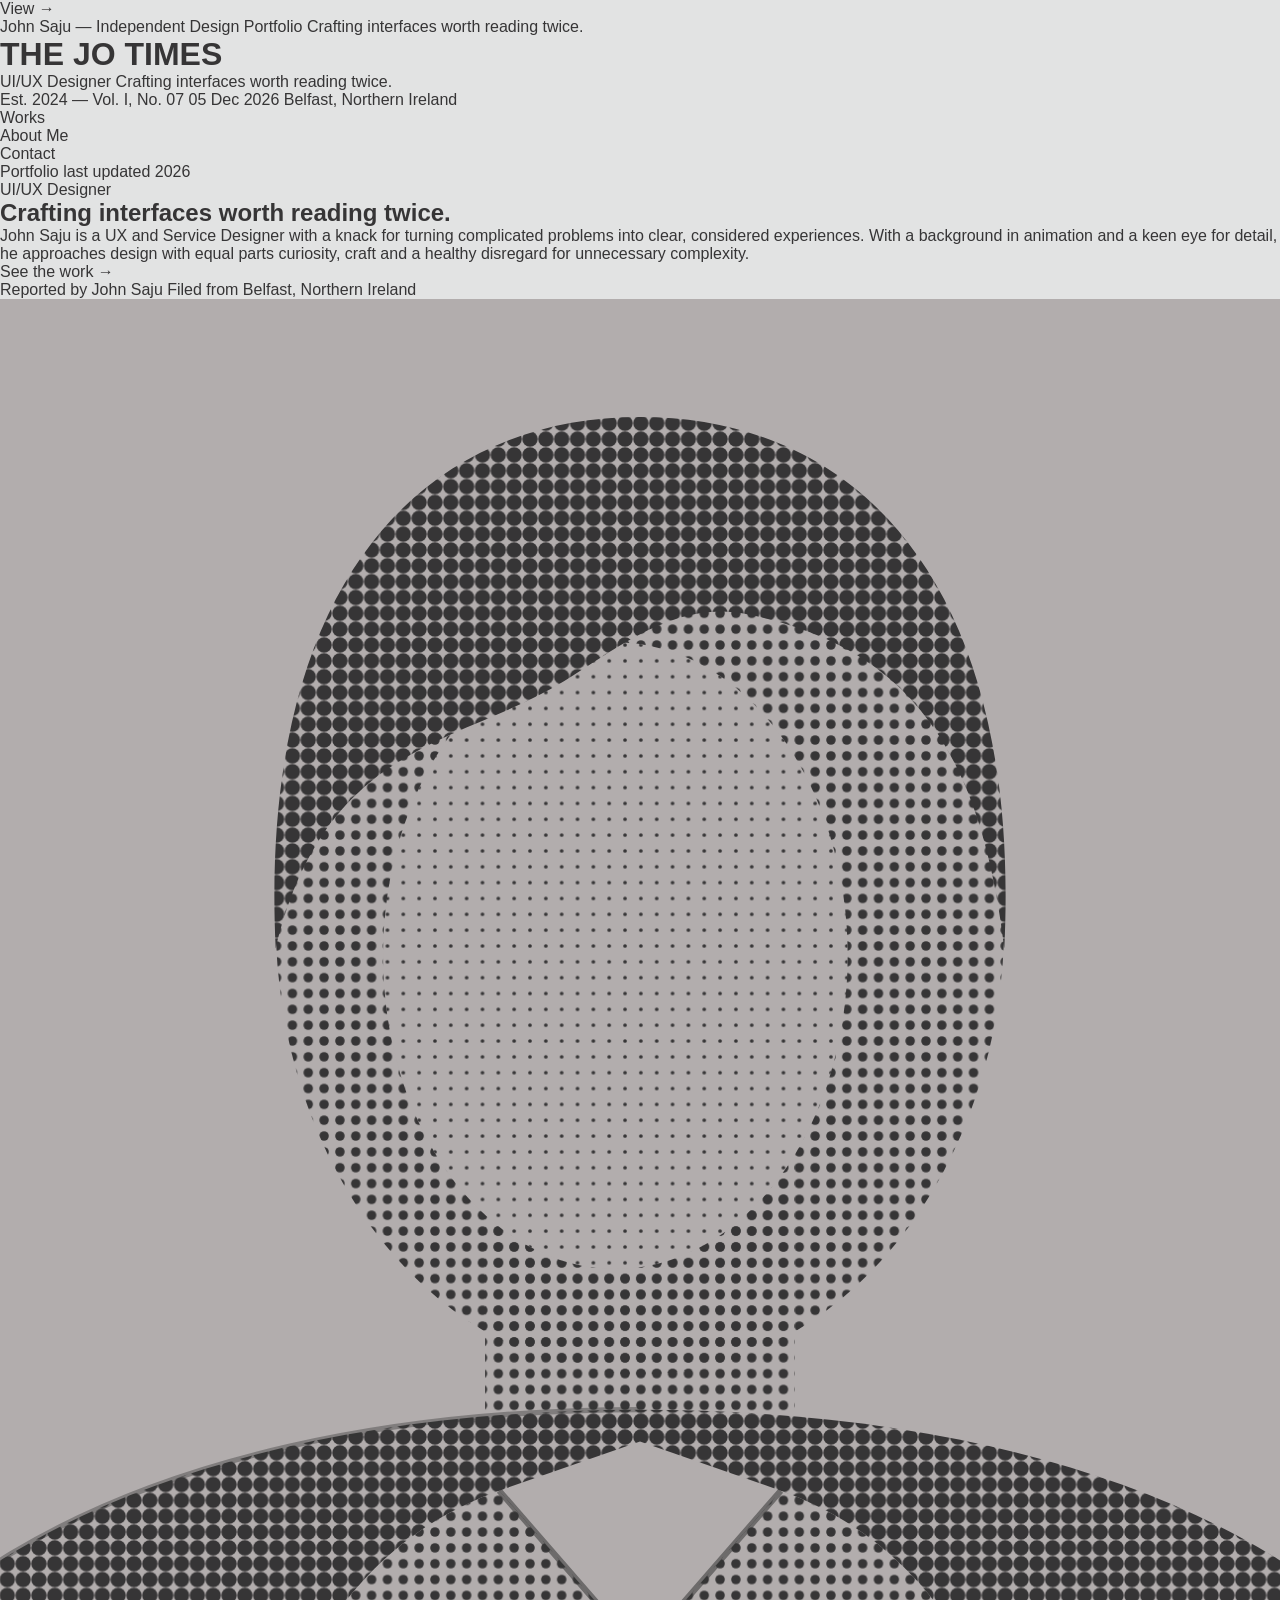
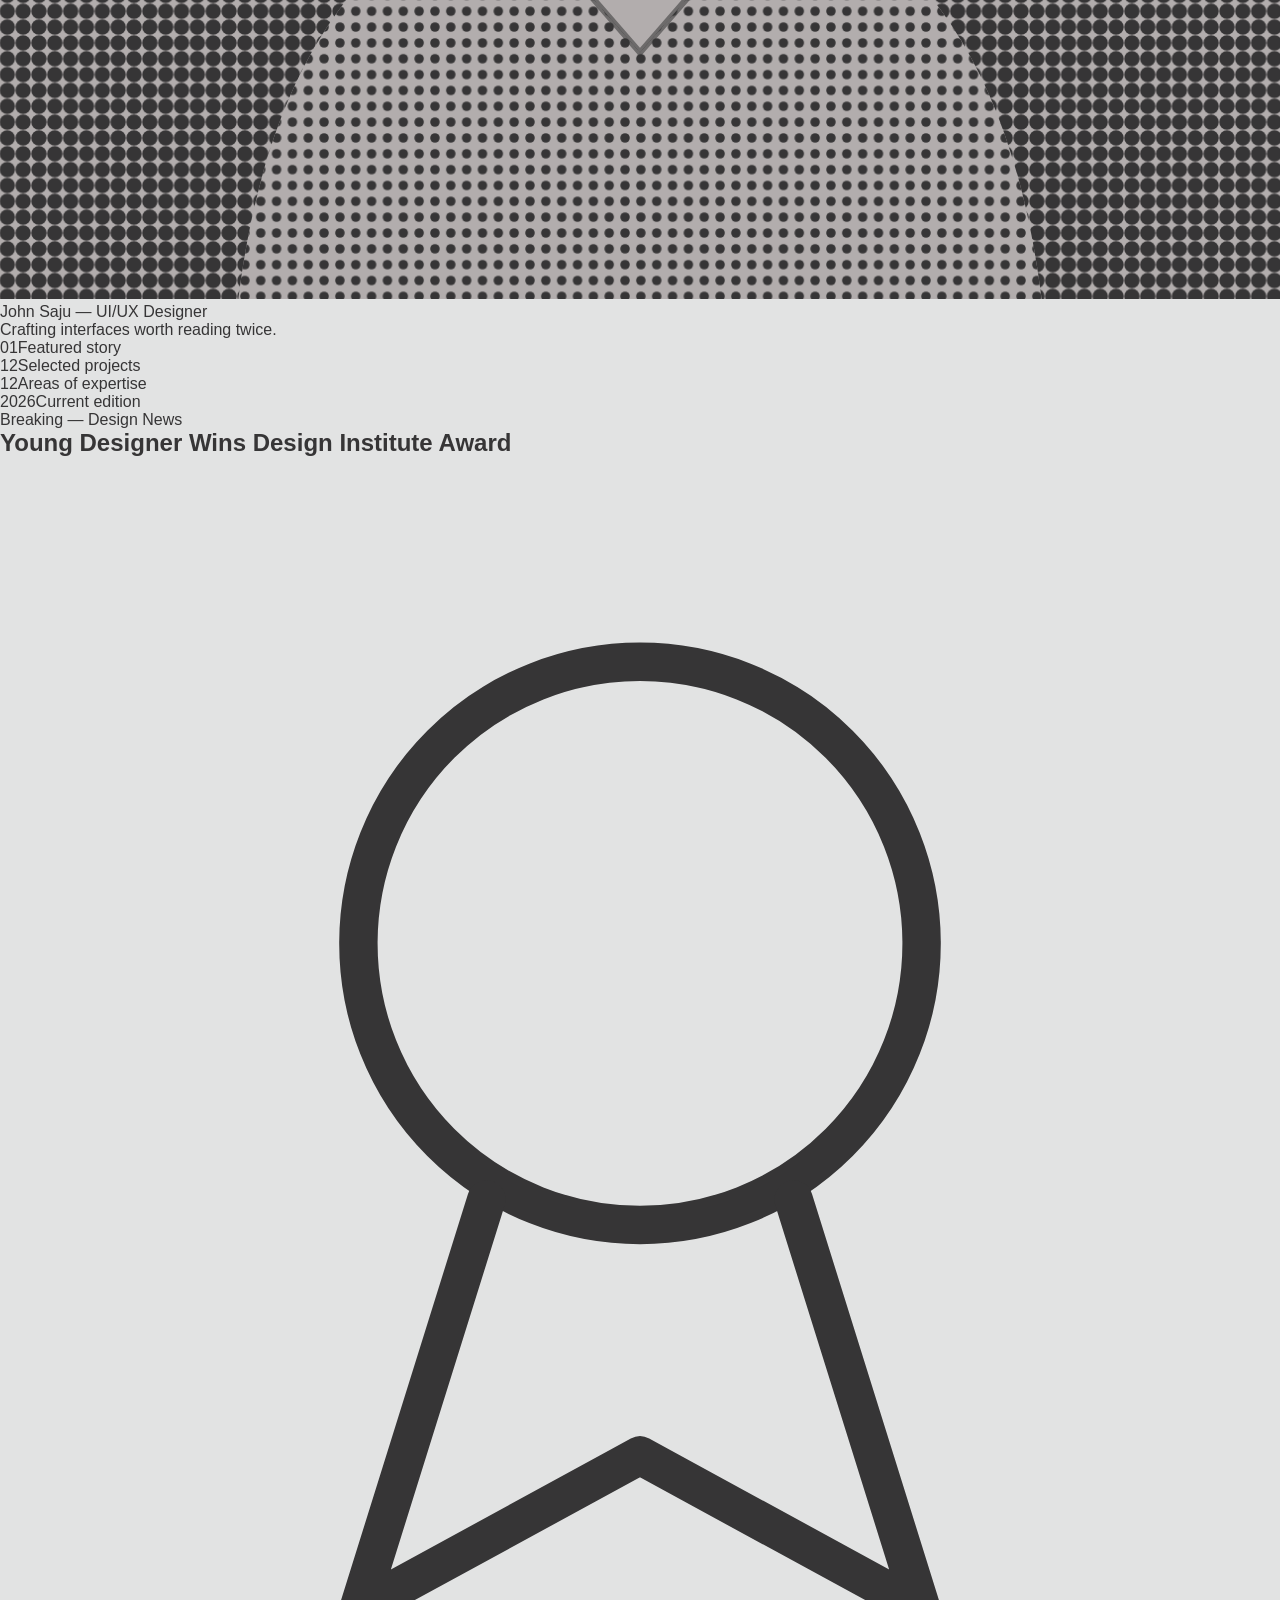
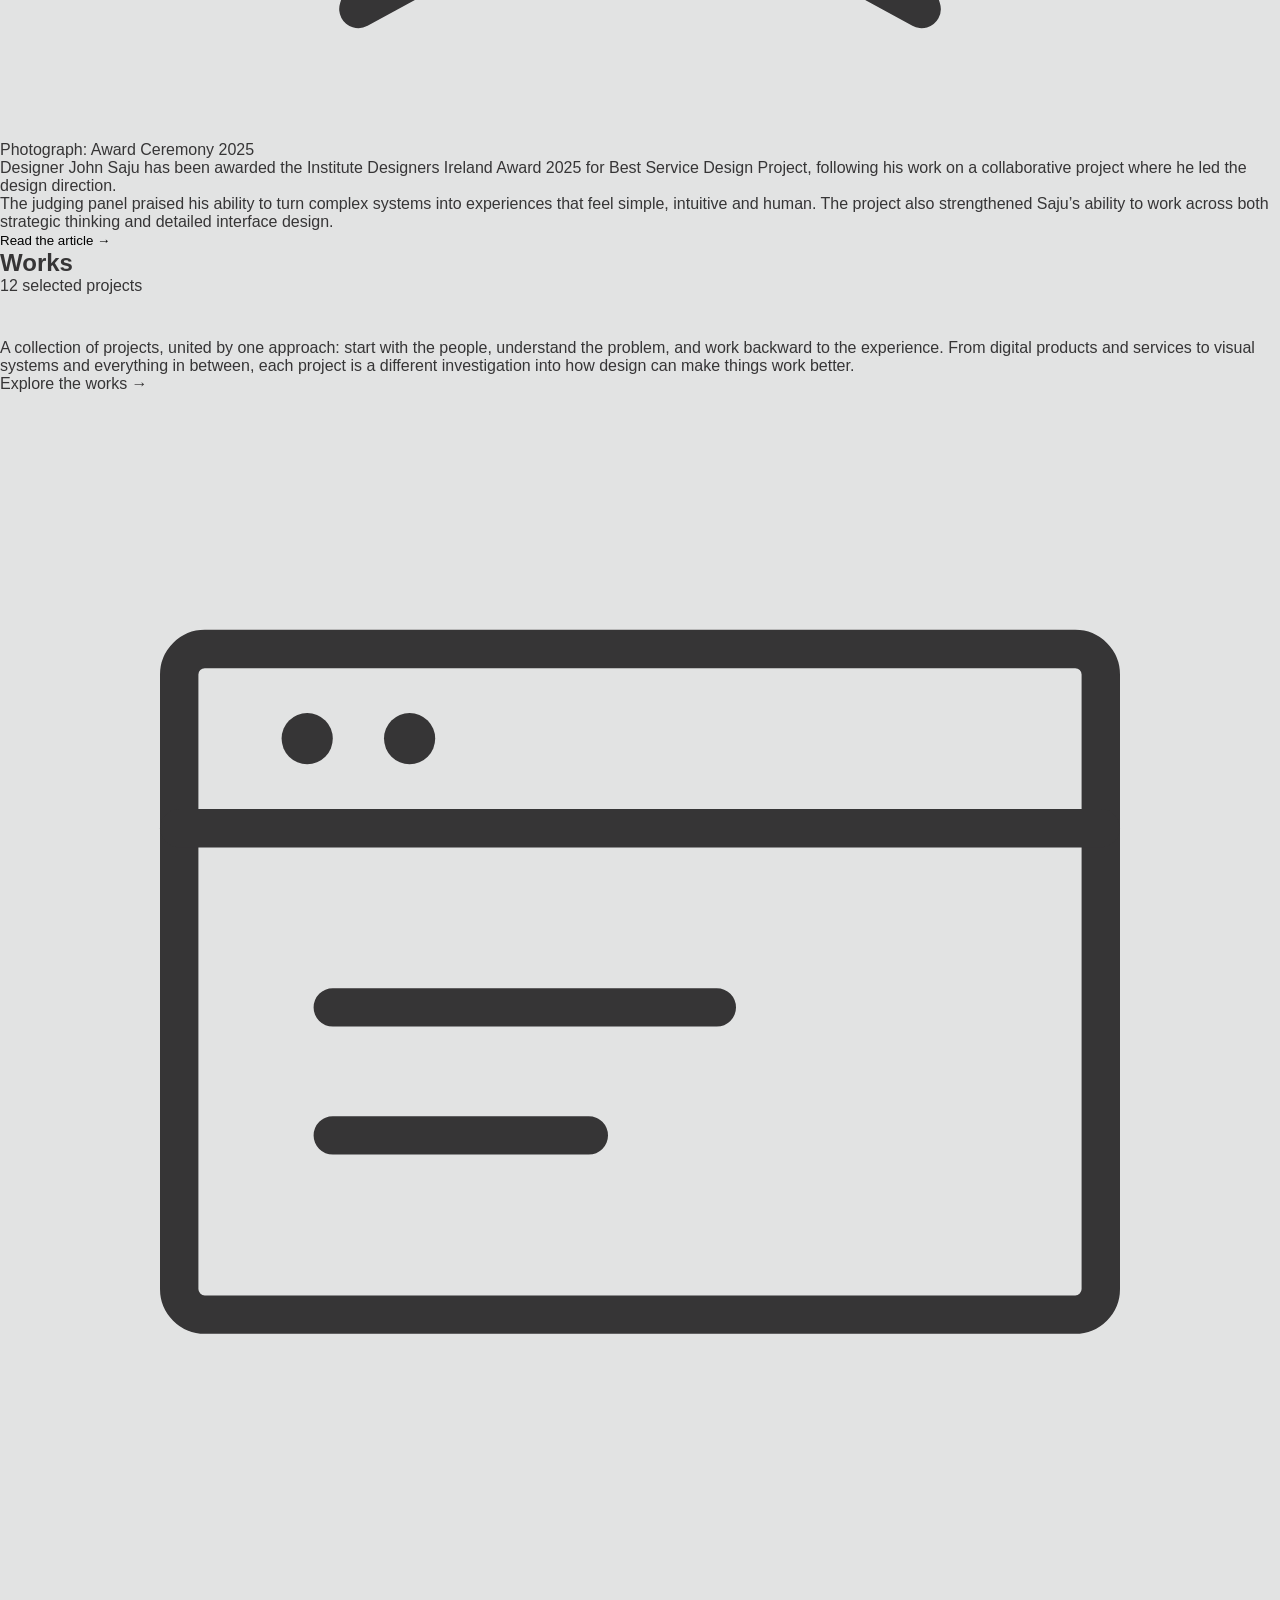
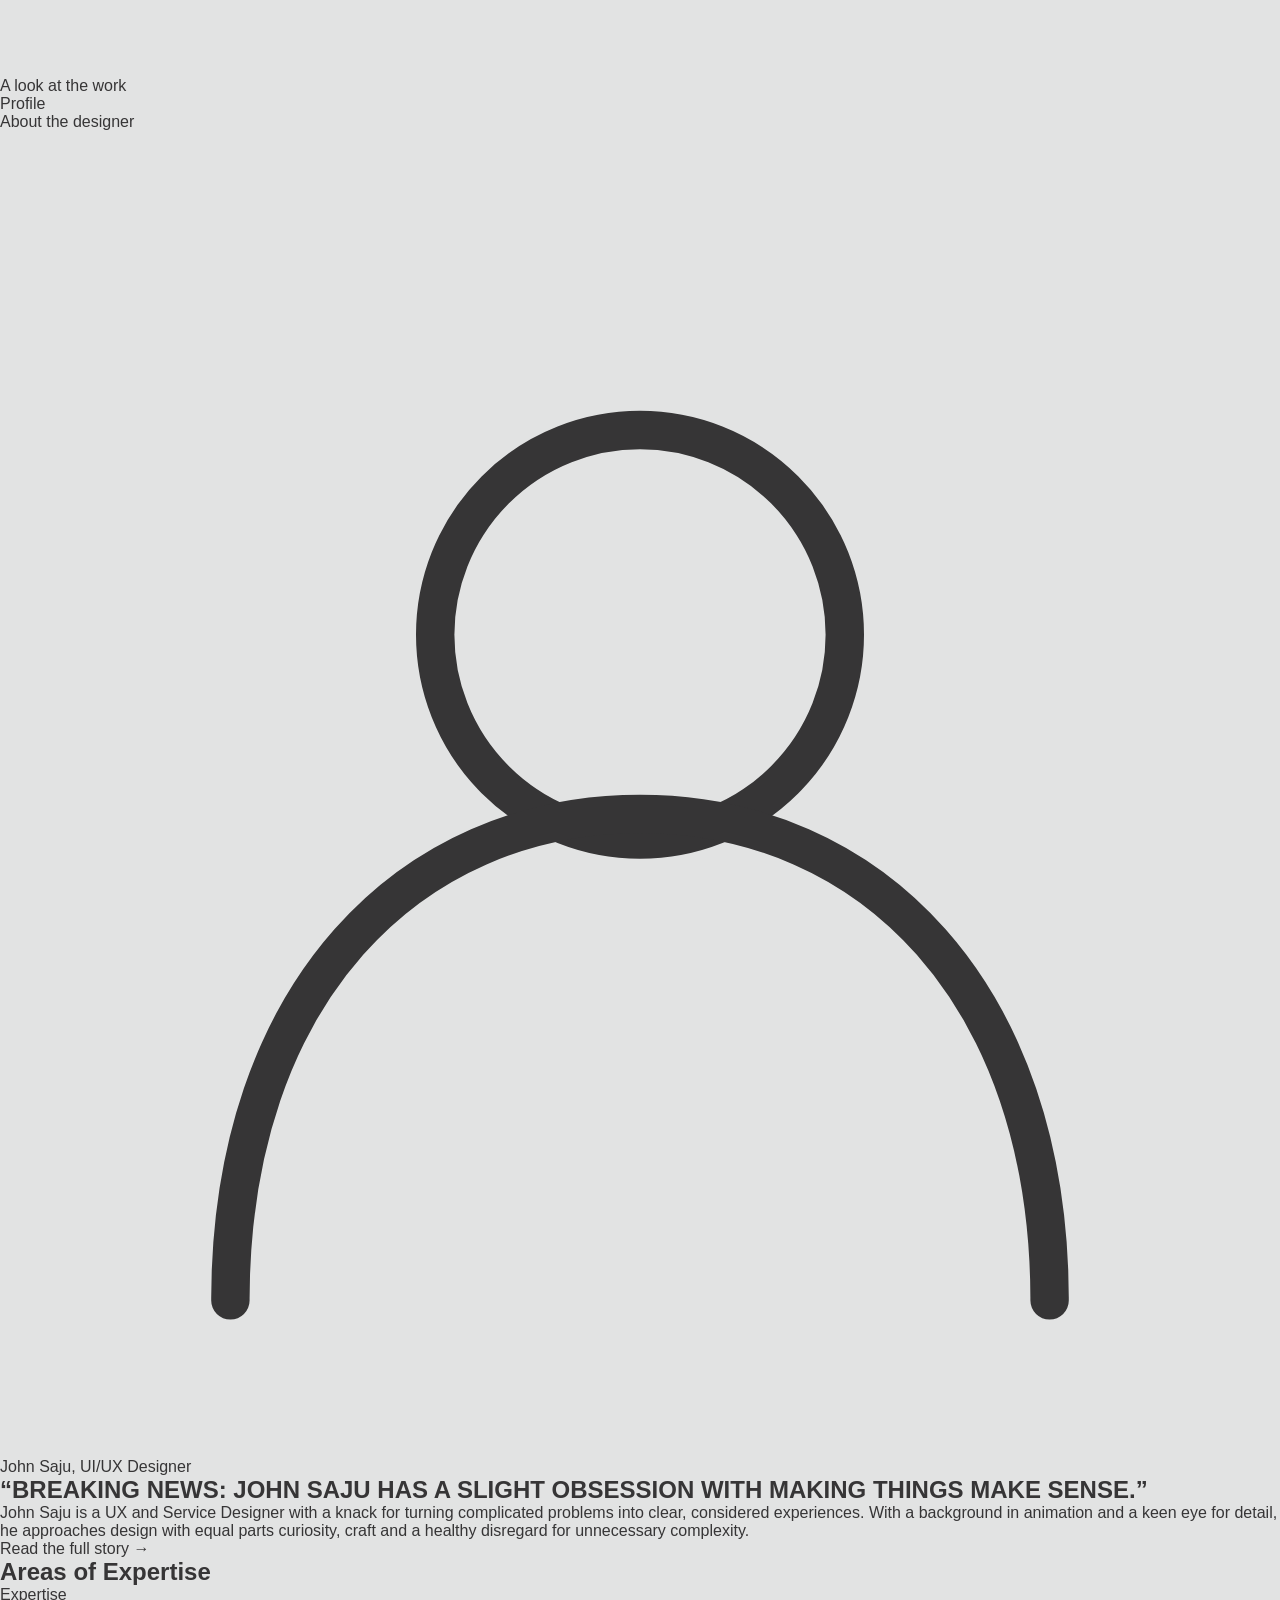
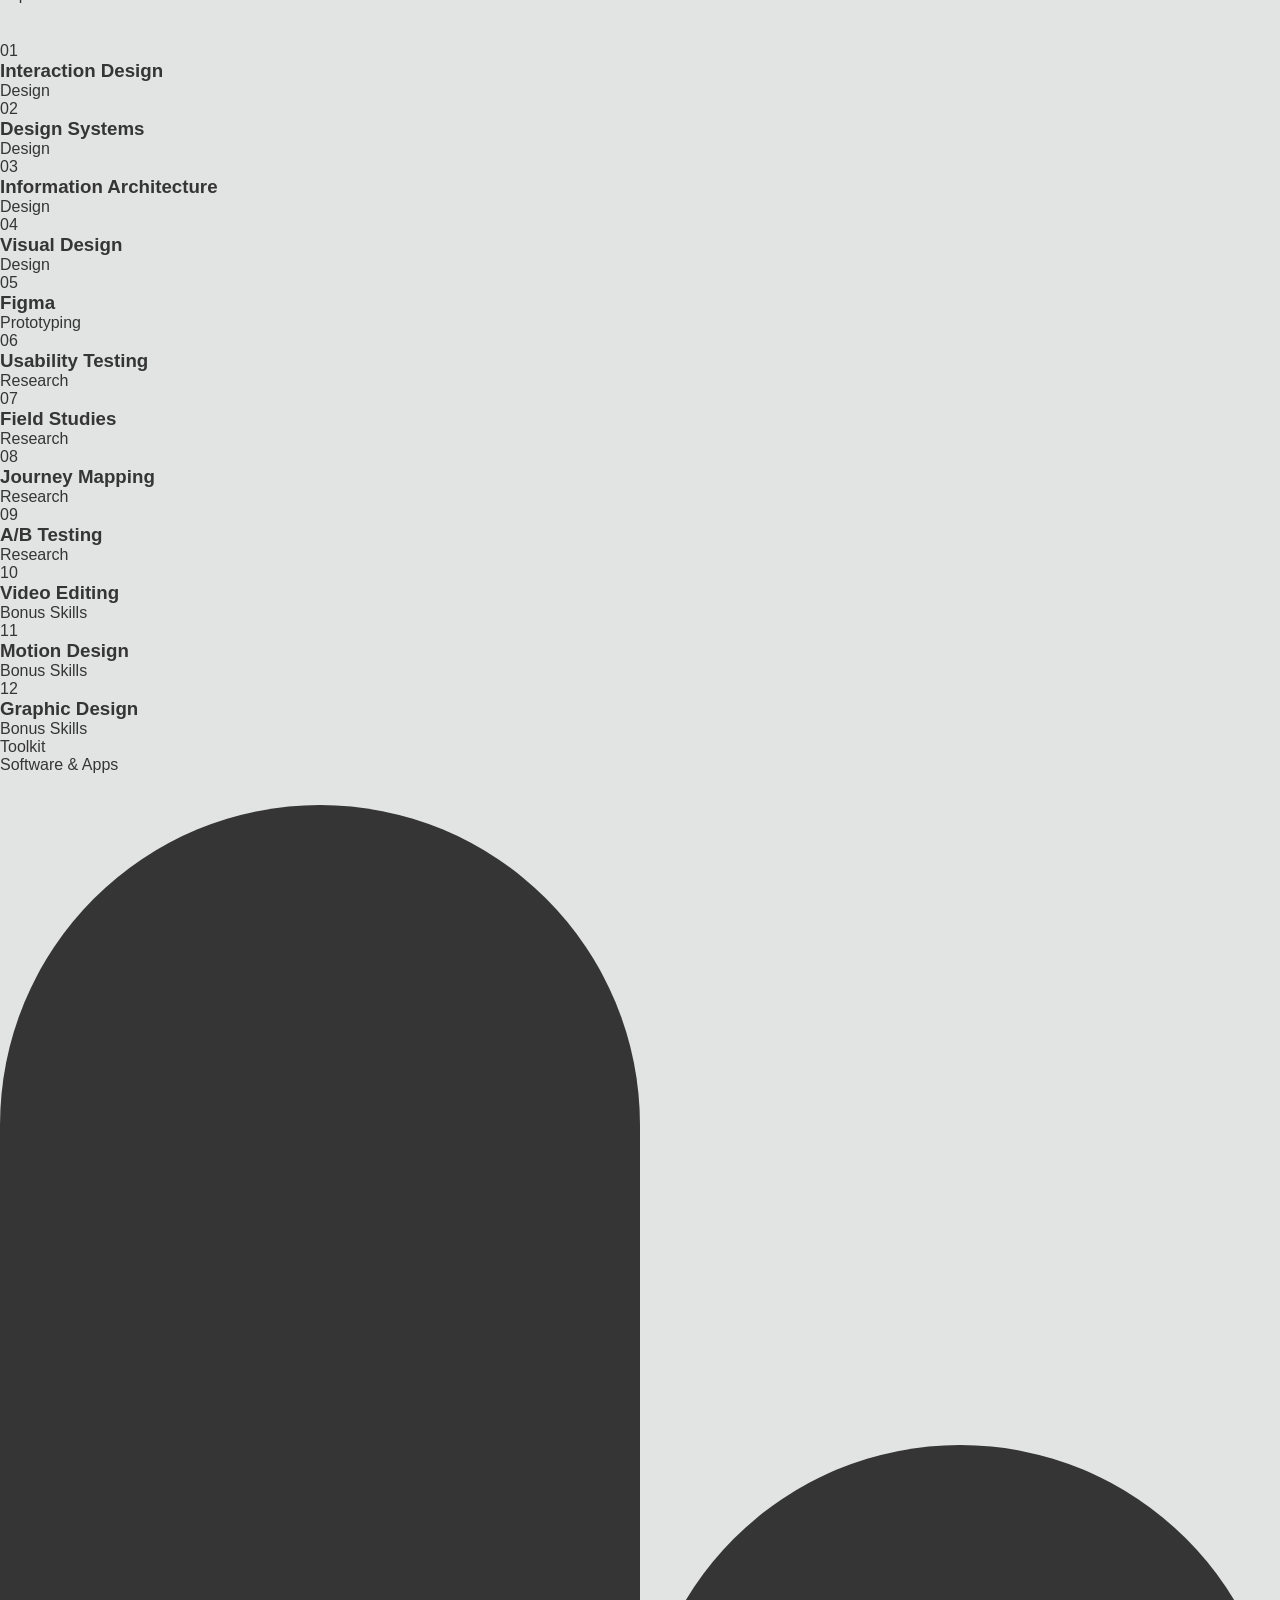
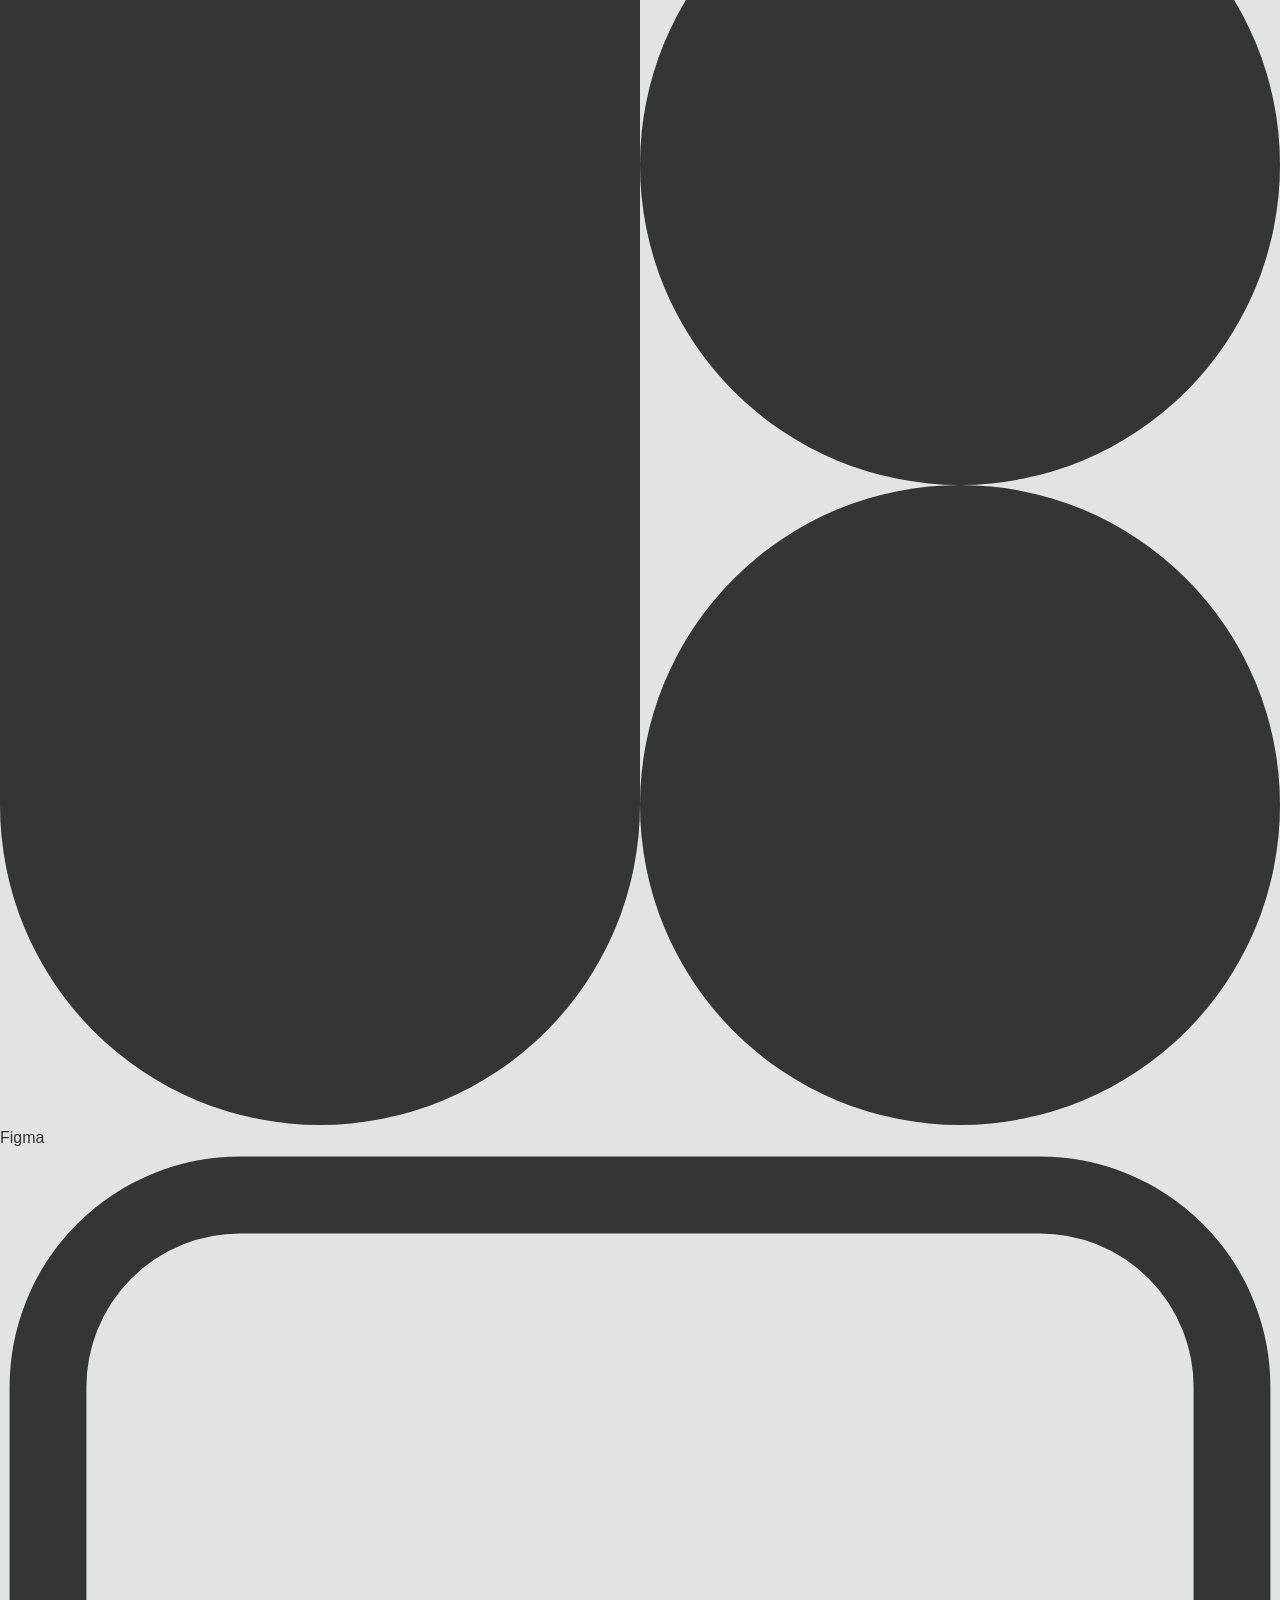
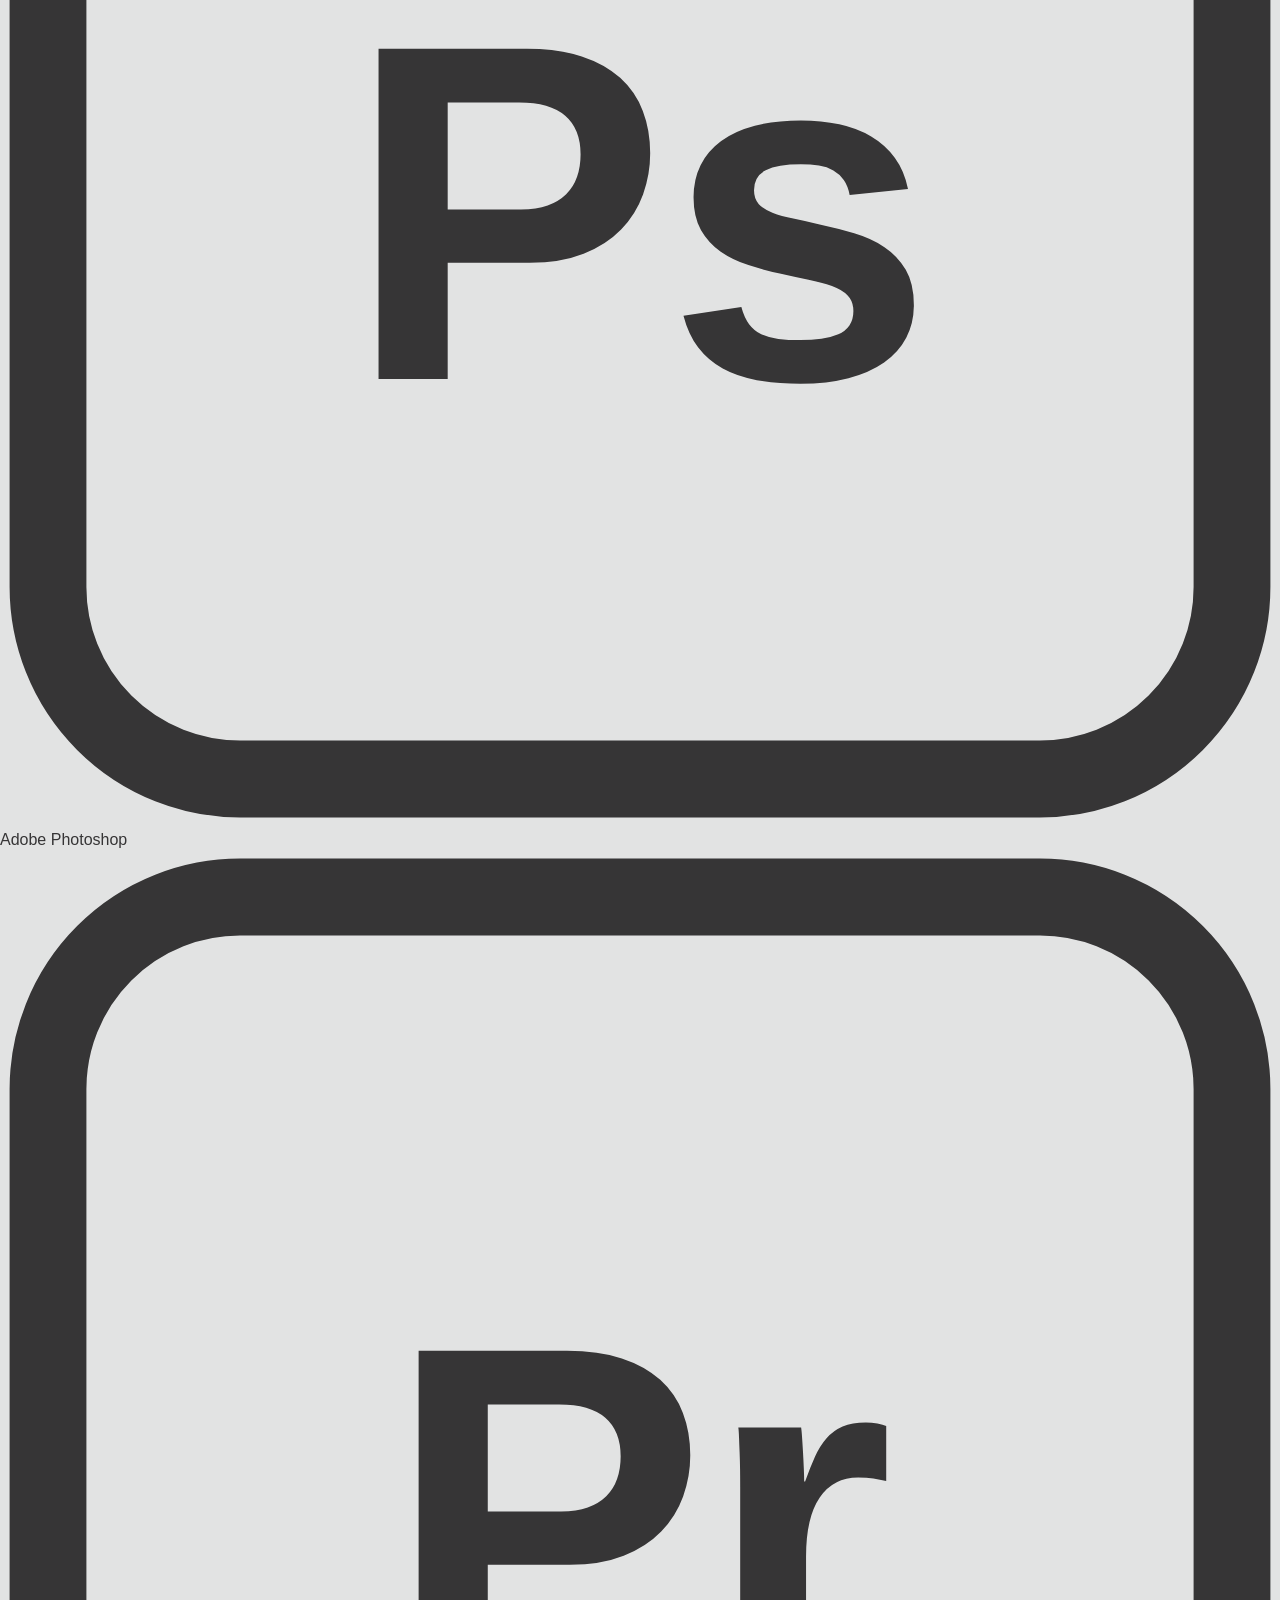
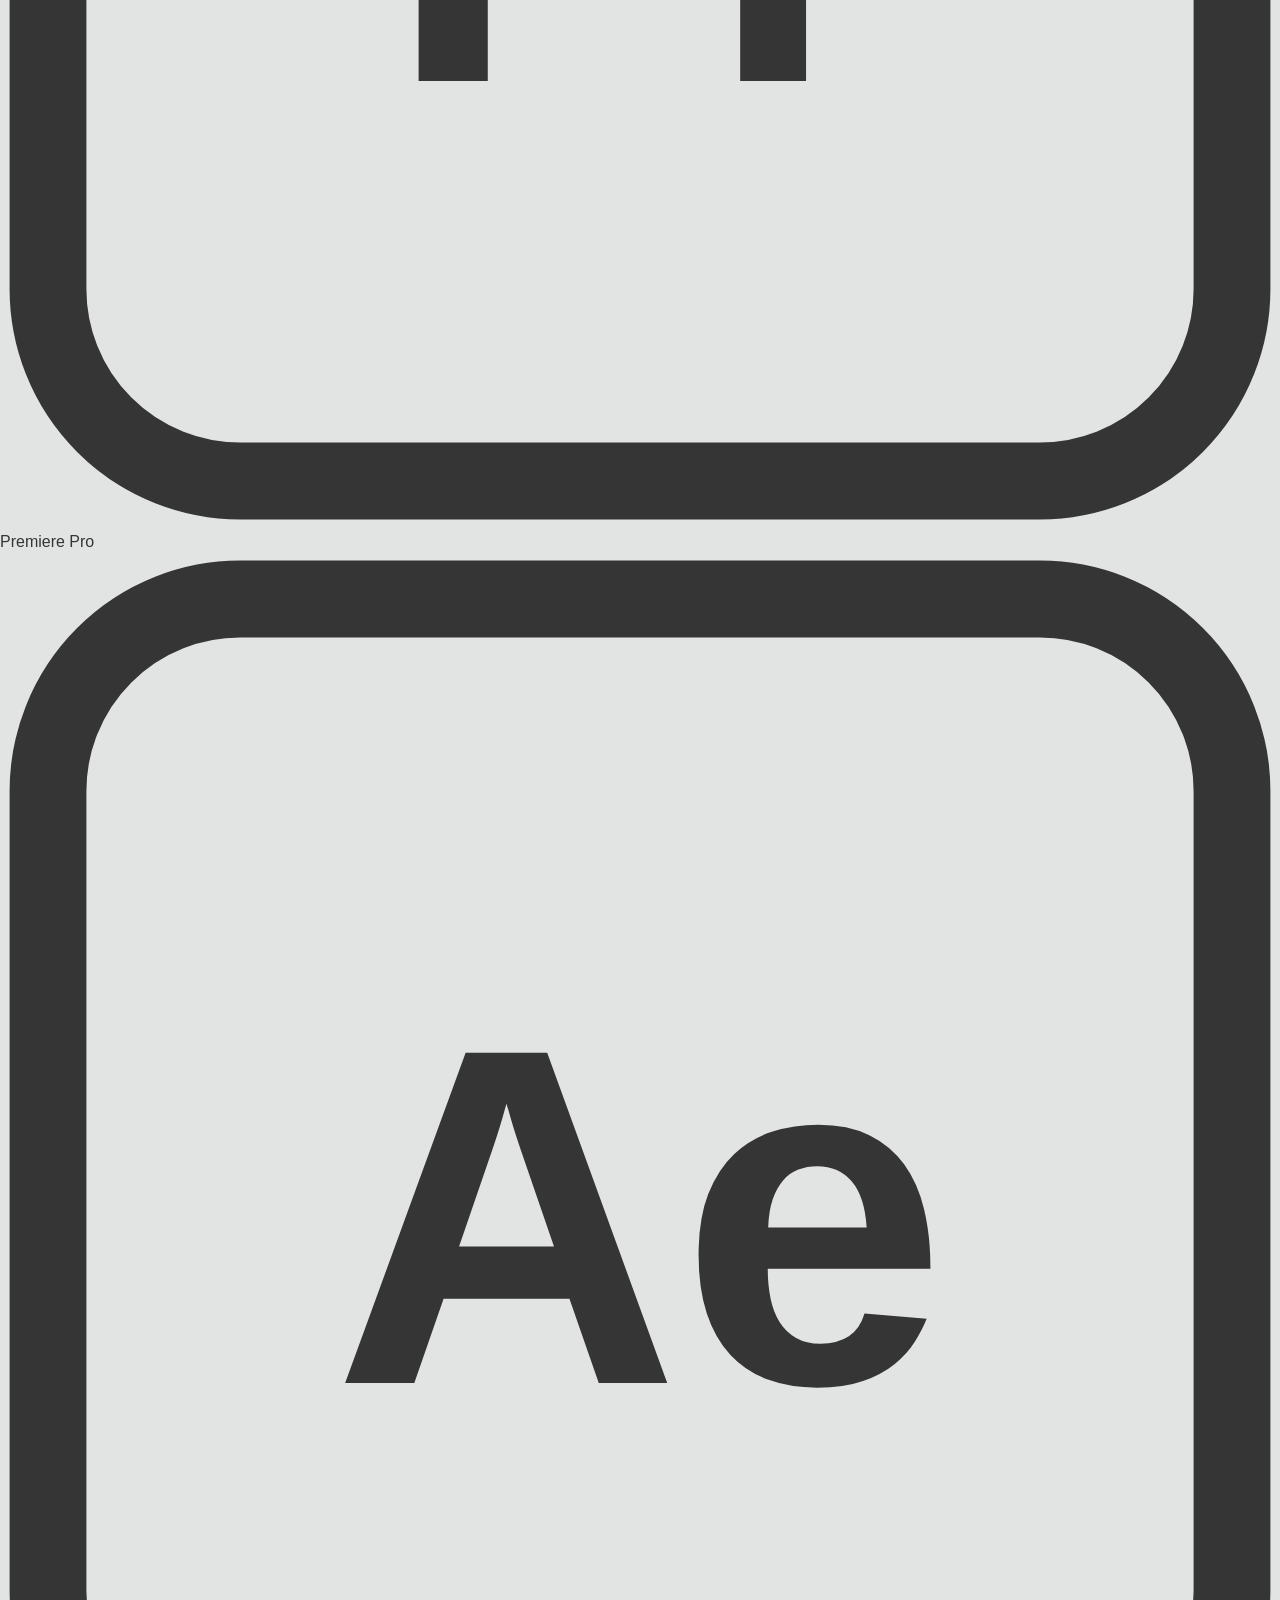
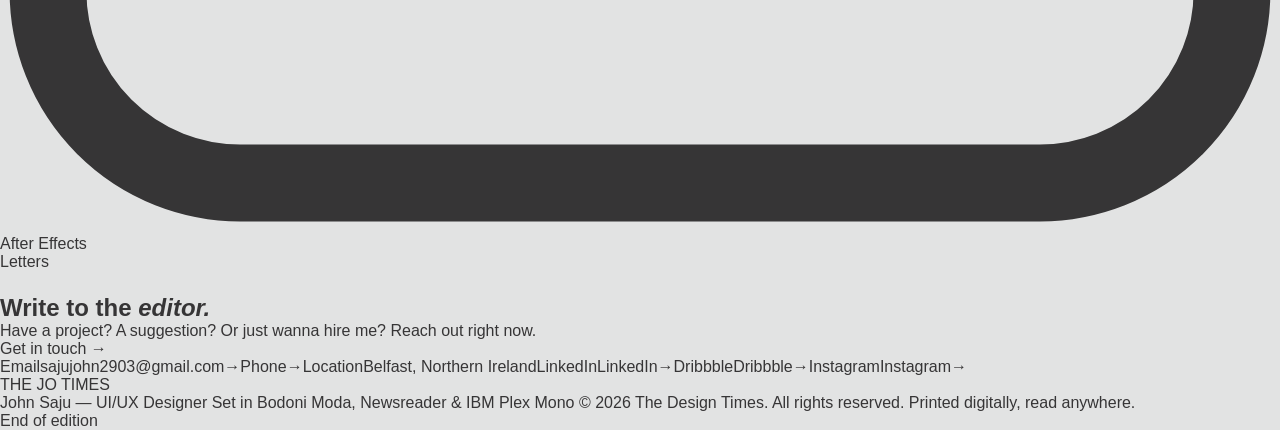
==== commit 5c487a7d: "Add files via upload" ====
--- a/index.html
+++ b/index.html
@@ -136,7 +136,7 @@
       <div>
         <p class="teaser__dek fade" id="works-blurb"></p>
         <div class="teaser__cta fade">
-          <a class="link" id="works-read-more" href="works.html" data-cursor="View &rarr;">Read the full story <span class="arw">&rarr;</span></a>
+          <a class="link" id="works-read-more" href="works.html" data-cursor="View &rarr;">Explore the works <span class="arw">&rarr;</span></a>
         </div>
       </div>
       <figure class="teaser__plate-wrap fade" style="--d:140ms">
--- a/styles.css
+++ b/styles.css
@@ -1,415 +1,563 @@
 /* ============================================================
-   THE JO TIMES — stylesheet (shared by every page)
-   1. Tokens   2. Reset   3. Primitives   4. Layout
-   5. Sections 6. Motion  7. Responsive
+   EDITABLE DESIGN TOKENS — change colors / fonts / spacing here
    ============================================================ */
-
-/* ---------- 1. EDITABLE DESIGN TOKENS ---------- */
 :root{
-  --paper:      #E2E3E3;  /* page background */
-  --paper-2:    #B2ADAD;  /* halftone / texture tone */
-  --ink:        #363536;  /* primary ink */
-  --red-deep:   #520202;  /* deep accent, italics & emphasis */
-  --red:        #B20202;  /* masthead red, links, labels */
-
-  --rule:        rgba(54,53,54,.26);
-  --rule-strong: rgba(54,53,54,.85);
-  --ink-60:      rgba(54,53,54,.60);
-  --ink-40:      rgba(54,53,54,.40);
-
-  --display: "Bodoni Moda", "Times New Roman", serif;   /* headlines */
-  --body:    "Newsreader", Georgia, "Times New Roman", serif; /* body copy */
-  --mono:    "IBM Plex Mono", ui-monospace, "SFMono-Regular", monospace; /* labels */
-
-  --shell: 1560px;
-  --pad:   clamp(18px, 2.6vw, 44px);
-  --gap:   clamp(18px, 2.2vw, 34px);
-
-  --t-mono:   clamp(9.5px, .68vw, 11.5px);
-  --t-mono-l: clamp(11px, .78vw, 13px);
-  --t-body:   clamp(15.5px, 1.02vw, 18.5px);
-  --t-dek:    clamp(16px, 1.15vw, 21px);
-  --t-h3:     clamp(2.2rem, 4.6vw, 4.6rem);
-  --t-h2:     clamp(2.6rem, 6.2vw, 6.6rem);
-  --t-h1:     clamp(2.05rem, 5.65vw, 6.1rem);
-
-  --ease: cubic-bezier(.22,1,.36,1);
-}
-
-/* ---------- 2. RESET ---------- */
-*,*::before,*::after{box-sizing:border-box}
-html{-webkit-text-size-adjust:100%}
+  --bg:            #E2E3E3;  /* page background — "newsprint" grey-white   */
+  --accent:        #B20202;  /* masthead red — headers & hero title        */
+  --ink:           #363536;  /* icons, diagrams, primary body ink          */
+  --muted:         #B3ADAD;  /* newspaper texture / rules / paper shading  */
+  --paper:         #eceae9;  /* card paper tone (bg + muted blend)         */
+  --ink-soft:      rgba(54,53,54,0.65);
+
+  --font-black:  'Bebas Neue', 'Helvetica Neue', Arial, sans-serif;  /* headers/titles */
+  --font-medium: 'Nunito', 'Helvetica Neue', Arial, sans-serif;      /* sub-headings   */
+  --font-light:  'Nunito', 'Helvetica Neue', Arial, sans-serif;      /* body copy      */
+  --w-black:  400;
+  --w-medium: 400;
+  --w-light:  400;
+
+  /* how many viewport-heights of scroll it takes to fully bring in the
+     NEXT screen. Kept at or under 2, per design spec. */
+  --stop-vh: 2;
+}
+
+*{ box-sizing:border-box; margin:0; padding:0; }
+html,body{ height:100%; }
 body{
-  margin:0;
+  background:var(--bg);
+  color:var(--ink);
+  font-family:var(--font-light);
+  font-weight:var(--w-light);
+  overflow-x:hidden;
+  -webkit-font-smoothing:antialiased;
+  cursor:default;
+}
+::selection{ background:var(--accent); color:var(--bg); }
+
+/* thin red scrollbar */
+::-webkit-scrollbar{ width:10px; }
+::-webkit-scrollbar-track{ background:var(--paper); }
+::-webkit-scrollbar-thumb{ background:var(--accent); border:2px solid var(--paper); border-radius:6px; }
+
+a{ color:inherit; text-decoration:none; }
+button{ font-family:inherit; cursor:pointer; border:none; background:none; }
+:focus-visible{ outline:2px solid var(--accent); outline-offset:3px; }
+
+/* ---------- grain / newsprint overlay (sits above everything) ---------- */
+.grain-overlay{
+  position:fixed; inset:0; z-index:1500; pointer-events:none;
+  opacity:0.05; mix-blend-mode:multiply;
+  background-image:url("data:image/svg+xml,%3Csvg xmlns='http://www.w3.org/2000/svg' width='140' height='140'%3E%3Cfilter id='n'%3E%3CfeTurbulence type='fractalNoise' baseFrequency='0.9' numOctaves='2' stitchTiles='stitch'/%3E%3C/filter%3E%3Crect width='100%25' height='100%25' filter='url(%23n)'/%3E%3C/svg%3E");
+}
+
+/* ============================================================
+   NAV / MASTHEAD — fixed above the whole stage
+   ============================================================ */
+.masthead-nav{
+  position:fixed; top:0; left:0; width:100%; z-index:1000;
+  display:flex; align-items:center; justify-content:space-between;
+  padding:18px clamp(20px,5vw,56px);
+  background:var(--bg);
+  border-bottom:3px double var(--ink);
+  transition:box-shadow .3s ease;
+}
+.masthead-nav.scrolled{ box-shadow:0 6px 14px rgba(0,0,0,0.12); }
+.nav-mark{
+  font-family:var(--font-black); font-weight:var(--w-black);
+  font-size:clamp(14px,1.6vw,18px); letter-spacing:0.5px;
+  color:var(--accent); text-transform:uppercase;
+}
+.nav-mark span{ color:var(--ink); }
+.nav-links{ display:flex; gap:clamp(18px,3vw,42px); list-style:none; }
+.nav-links a{
+  font-family:var(--font-medium); font-weight:var(--w-medium);
+  font-size:13px; letter-spacing:1.6px; text-transform:uppercase;
+  color:var(--ink); position:relative; padding-bottom:4px;
+}
+.nav-links a::after{
+  content:''; position:absolute; left:0; bottom:0; width:0; height:2px;
+  background:var(--accent); transition:width .25s ease;
+}
+.nav-links a:hover::after{ width:100%; }
+
+/* ============================================================
+   SCROLL SPACER — its height is the only thing that makes the
+   page scrollable; the stage itself is fixed on top of it.
+   ============================================================ */
+.stage-spacer{ width:100%; }
+
+/* ============================================================
+   STAGE — fixed full-viewport; holds every screen stacked on
+   top of each other. Never itself moves.
+   ============================================================ */
+.stage{
+  position:fixed; inset:0; width:100%; height:100vh;
+  overflow:hidden; background:var(--bg);
+}
+.screen{
+  position:absolute; top:50%; left:50%;
+  width:100%; height:100%;
+  display:flex; align-items:center; justify-content:center;
+  will-change:transform, opacity;
+  transform-origin:center center;
+  background:var(--bg);
+}
+
+/* ---------- HERO SCREEN ---------- */
+#screen-hero{ z-index:1; }
+
+/* marquee backdrop — three rows of "article" cards scrolling sideways
+   forever behind the hero text, alternating direction row to row.
+   Purely decorative (aria-hidden), always blurred, dark charcoal only,
+   never in the way of reading the title. */
+.hero-marquee{
+  position:absolute; inset:0; z-index:1;
+  display:flex; flex-direction:column;
+  overflow:hidden; pointer-events:none;
+  filter:blur(5px);
+}
+.marquee-row{
+  flex:1 1 33.333%; overflow:hidden; display:flex; align-items:center;
+}
+.marquee-track{
+  display:flex; align-items:center; gap:18px; width:max-content;
+  will-change:transform;
+  animation:marqueeScroll linear infinite;
+}
+.marquee-row.dir-right .marquee-track{ animation-direction:reverse; }
+@keyframes marqueeScroll{
+  from{ transform:translateX(0); }
+  to{ transform:translateX(-50%); }
+}
+.marquee-card{
+  flex:0 0 auto; width:190px; height:74%;
+  background:var(--ink); border:1px solid rgba(255,255,255,0.08);
+  padding:14px; display:flex; flex-direction:column; gap:8px; justify-content:center;
+}
+.marquee-card .mc-headline{ display:block; height:12px; width:65%; background:rgba(255,255,255,0.2); }
+.marquee-card .mc-line{ display:block; height:6px; width:100%; background:rgba(255,255,255,0.12); }
+.marquee-card .mc-line.short{ width:45%; }
+
+/* soft spotlight so the hero text always stays legible over the
+   scrolling marquee, regardless of what's passing behind it */
+.hero-scrim{
+  position:absolute; inset:0; z-index:2; pointer-events:none;
+  background:radial-gradient(ellipse 60% 55% at 50% 50%, var(--bg) 45%, rgba(226,227,227,0) 85%);
+}
+
+.hero-content{
+  position:relative; z-index:3; text-align:center; max-width:900px; padding:0 24px;
+  display:flex; flex-direction:column; align-items:center; justify-content:center;
+}
+.hero-kicker{
+  font-family:var(--font-medium); font-weight:var(--w-medium);
+  font-size:12px; letter-spacing:3px; text-transform:uppercase;
+  color:var(--ink-soft); margin-bottom:18px;
+  display:flex; align-items:center; justify-content:center; gap:14px;
+}
+.hero-kicker::before, .hero-kicker::after{ content:''; width:36px; height:1px; background:var(--muted); }
+.hero-title{
+  font-family:var(--font-black); font-weight:var(--w-black);
+  color:var(--accent);
+  font-size:clamp(48px,9vw,124px); line-height:0.95; letter-spacing:2px;
+  text-transform:uppercase;
+}
+.hero-role{
+  font-family:var(--font-medium); font-weight:var(--w-medium);
+  font-size:clamp(14px,2vw,20px); letter-spacing:2px; text-transform:uppercase;
+  color:var(--ink); margin-top:16px;
+  border-top:1px solid var(--ink); border-bottom:1px solid var(--ink);
+  display:inline-block; padding:8px 4px;
+}
+.hero-tagline{
+  font-family:var(--font-light); font-weight:var(--w-light);
+  font-size:clamp(15px,1.6vw,19px); color:var(--ink-soft);
+  margin-top:22px; font-style:italic;
+}
+.tagline-cursor{
+  display:inline-block; margin-left:5px;
+  width:0.55em; height:0.16em;
+  background:var(--ink-soft);
+  vertical-align:text-bottom;
+  animation:caretBlink 0.9s step-end infinite;
+}
+@keyframes caretBlink{ 0%,49%{ opacity:1; } 50%,100%{ opacity:0; } }
+.scroll-cue{
+  position:absolute; bottom:36px; left:50%; transform:translateX(-50%);
+  font-family:var(--font-medium); font-size:11px; letter-spacing:2px; text-transform:uppercase;
+  color:var(--ink-soft); display:flex; flex-direction:column; align-items:center; gap:8px;
+  z-index:3;
+}
+.scroll-cue span{ display:inline-block; animation:bob 1.8s ease-in-out infinite; }
+@keyframes bob{ 0%,100%{ transform:translateY(0);} 50%{ transform:translateY(8px);} }
+
+/* shared section heading style used inside screens */
+.section-eyebrow{
+  font-family:var(--font-medium); font-weight:var(--w-medium);
+  font-size:11px; letter-spacing:3px; text-transform:uppercase;
+  color:var(--accent); margin-bottom:10px; text-align:left;
+}
+.section-title{
+  font-family:var(--font-black); font-weight:var(--w-black);
+  color:var(--accent); text-transform:uppercase; text-align:left;
+  font-size:clamp(28px,4.6vw,50px); letter-spacing:1.5px; margin-bottom:6px;
+}
+.section-rule{
+  width:120px; height:3px; background:var(--ink); margin:14px 0 30px;
+  position:relative;
+}
+.section-rule::before,.section-rule::after{
+  content:''; position:absolute; top:-4px; width:100%; height:1px; background:var(--ink);
+}
+.section-rule::before{ top:-6px; } .section-rule::after{ top:6px; }
+
+.screen-inner{ width:min(92%,1180px); max-height:88vh; overflow-y:auto; padding:0 4px; }
+
+/* ---------- ARTICLE CARD — shared "clipping" chrome used by every
+   section: paper background, ink border, offset back-shadow. ---------- */
+.article-card{
   background:var(--paper);
-  color:var(--ink);
-  font-family:var(--body);
-  font-size:var(--t-body);
-  line-height:1.52;
-  -webkit-font-smoothing:antialiased;
-}
-img,svg{max-width:100%;display:block}
-h1,h2,h3,h4,p,figure,ul,ol,dl,dd{margin:0;padding:0}
-ul,ol{list-style:none}
-a{color:inherit;text-decoration:none}
-button{font:inherit;color:inherit;background:none;border:0;cursor:pointer}
-::selection{background:var(--red);color:var(--paper)}
-:focus-visible{outline:2px solid var(--red);outline-offset:3px}
-
-/* paper grain — barely there */
-body::before{
-  content:"";position:fixed;inset:0;z-index:9;pointer-events:none;opacity:.32;
-  background-image:url("data:image/svg+xml,%3Csvg xmlns='http://www.w3.org/2000/svg' width='140' height='140'%3E%3Cfilter id='n'%3E%3CfeTurbulence type='fractalNoise' baseFrequency='.85' numOctaves='3'/%3E%3CfeColorMatrix type='saturate' values='0'/%3E%3C/filter%3E%3Crect width='140' height='140' filter='url(%23n)' opacity='.22'/%3E%3C/svg%3E");
-  mix-blend-mode:multiply;
-}
-
-/* ---------- 3. PRIMITIVES ---------- */
-.mono{
-  font-family:var(--mono);
-  font-size:var(--t-mono);
-  letter-spacing:.16em;
-  text-transform:uppercase;
-  line-height:1.4;
-}
-.mono--l{font-size:var(--t-mono-l)}
-.mono--red{color:var(--red)}
-.mono--mute{color:var(--ink-60)}
-
-.rule{border:0;height:0;border-top:1px solid var(--rule);width:100%}
-.rule--strong{border-top-color:var(--rule-strong)}
-
-.display{font-family:var(--display);font-weight:700;line-height:.86;letter-spacing:-.022em;text-transform:uppercase}
-.display em{font-style:italic;font-weight:400;letter-spacing:-.03em}
-
-/* editorial link — the site's one CTA idiom: text + sweeping underline + arrow */
-.link{
-  display:inline-flex;align-items:baseline;gap:.6em;
-  font-family:var(--mono);font-size:var(--t-mono-l);
-  letter-spacing:.18em;text-transform:uppercase;
-  padding-bottom:.45em;position:relative;color:var(--ink);
-  transition:color .25s ease;
-}
-.link::after{
-  content:"";position:absolute;left:0;right:0;bottom:0;height:1px;
-  background:currentColor;transform-origin:right;
-  transition:transform .45s var(--ease), background-color .25s ease;
-}
-.link:hover,.link:focus-visible{color:var(--red)}
-.link:hover::after{animation:sweep .55s var(--ease)}
-.link .arw{display:inline-block;transition:transform .35s var(--ease)}
-.link:hover .arw{transform:translateX(.45em)}
-@keyframes sweep{
-  0%{transform:scaleX(1);transform-origin:right}
-  49%{transform:scaleX(0);transform-origin:right}
-  50%{transform:scaleX(0);transform-origin:left}
-  100%{transform:scaleX(1);transform-origin:left}
-}
-
-/* halftone plates — abstract printed picture blocks.
-   Swap for a real photo: put <img> inside .plate and it inherits the
-   press treatment automatically (grayscale, contrast, texture on top). */
-.plate{
-  position:relative;background:var(--paper-2);overflow:hidden;
-  border:1px solid var(--rule-strong);
-}
-.plate::before{
-  content:"";position:absolute;inset:0;
-  background-image:radial-gradient(circle at center, var(--ink) 1.55px, transparent 1.7px);
-  background-size:7px 7px;
-}
-.plate::after{
-  content:"";position:absolute;inset:0;
-  background-image:radial-gradient(circle at center, var(--ink) .9px, transparent 1.05px),
-                   linear-gradient(180deg, rgba(226,227,227,.20), rgba(54,53,54,.12));
-  background-size:4px 4px, 100% 100%;
-  opacity:.85;
-}
-.plate--a::after{mask-image:radial-gradient(90% 80% at 74% 76%, #000 6%, transparent 70%)}
-.plate--b::after{mask-image:radial-gradient(70% 90% at 26% 30%, #000 8%, transparent 72%)}
-.plate--c::after{mask-image:linear-gradient(160deg, #000 2%, transparent 52%)}
-.plate--d::after{mask-image:radial-gradient(60% 70% at 22% 74%, #000 6%, transparent 68%)}
-.plate--e::after{mask-image:linear-gradient(20deg, #000 4%, transparent 46%)}
-.plate--f::after{mask-image:radial-gradient(80% 60% at 68% 22%, #000 8%, transparent 70%)}
-.plate img{width:100%;height:100%;object-fit:cover;filter:grayscale(1) contrast(1.22) brightness(1.04)}
-.plate__icon{
-  position:relative;z-index:2;width:100%;height:100%;
-  display:flex;align-items:center;justify-content:center;
-}
-.plate__icon svg{ width:44%; height:44%; }
-.plate__icon svg *{ stroke:var(--ink); }
-.plate__tag{
-  position:absolute;left:0;top:0;z-index:2;
-  background:var(--ink);color:var(--paper);
-  padding:.5em .8em .45em;letter-spacing:.2em;
-}
-
-figcaption{
-  display:flex;justify-content:space-between;gap:1.5em;
-  padding-top:.7em;border-top:1px solid var(--rule);margin-top:.7em;
-  font-family:var(--mono);font-size:var(--t-mono);letter-spacing:.14em;
-  text-transform:uppercase;color:var(--ink-60);
-}
-figcaption b{font-weight:500;color:var(--ink)}
-
-/* portrait halftone (used for the hero flourish) */
-.portrait{position:relative;background:var(--paper-2);border:1px solid var(--rule-strong);overflow:hidden}
-.portrait svg{width:100%;height:100%;display:block}
-.portrait::after{content:"";position:absolute;inset:0;pointer-events:none;background:linear-gradient(180deg,rgba(226,227,227,.16),rgba(54,53,54,.09))}
-.portrait img{width:100%;height:100%;object-fit:cover;filter:grayscale(1) contrast(1.22) brightness(1.04)}
-
-/* ---------- 4. LAYOUT ---------- */
-.shell{
-  max-width:var(--shell);margin:0 auto;padding:0 var(--pad);
-  border-left:1px solid var(--rule);border-right:1px solid var(--rule);
+  border:1px solid var(--ink);
+  box-shadow:10px 10px 0 var(--muted);
+  padding:clamp(22px,4.4vw,48px);
+  position:relative;
+}
+
+/* ---------- AWARD SCREEN ---------- */
+.award-card{
+  max-width:900px; margin:0 auto;
+  display:grid; grid-template-columns:1.3fr 1fr; gap:clamp(20px,4vw,40px);
+  align-items:center;
+}
+.award-ribbon{
+  position:absolute; top:-14px; right:24px;
+  background:var(--accent); color:var(--bg);
+  font-family:var(--font-medium); font-weight:var(--w-medium);
+  font-size:11px; letter-spacing:2px; text-transform:uppercase;
+  padding:6px 14px;
+}
+.award-eyebrow{
+  font-family:var(--font-medium); font-weight:var(--w-medium);
+  font-size:11px; letter-spacing:2px; text-transform:uppercase; color:var(--ink-soft);
+  border-bottom:1px solid var(--ink); border-top:1px solid var(--ink);
+  padding:6px 0; margin-bottom:16px; text-align:left;
+}
+.award-headline{
+  font-family:var(--font-black); font-weight:var(--w-black);
+  color:var(--accent); font-size:clamp(22px,3.1vw,33px); line-height:1.15;
+  text-align:left; margin-bottom:16px; text-transform:uppercase;
+}
+.award-columns{
+  font-size:14.5px; line-height:1.6; color:var(--ink);
+  font-family:var(--font-light); font-weight:var(--w-light);
+}
+.award-columns p::first-letter{
+  font-family:var(--font-black); font-weight:var(--w-black);
+  font-size:2.4em; float:left; line-height:0.8; padding-right:6px; color:var(--accent);
+}
+.award-columns .no-cap::first-letter{ all:unset; }
+.award-dateline{ font-weight:var(--w-medium); font-family:var(--font-medium); color:var(--ink); }
+.award-more{ margin-top:18px; text-align:left; }
+.award-image{ text-align:center; }
+.award-image-frame{
+  background:var(--muted); border:2px solid var(--ink);
+  padding:6px; transform:rotate(-2deg);
+  box-shadow:6px 6px 0 var(--bg), 6px 6px 0 1px var(--ink);
+  aspect-ratio:4/5; display:flex; align-items:center; justify-content:center;
+  overflow:hidden;
+}
+.award-image-frame img{ width:100%; height:100%; object-fit:cover; filter:grayscale(1) contrast(1.1); }
+.award-image-placeholder{ width:100%; height:100%; }
+.award-image figcaption{
+  margin-top:10px; font-family:var(--font-medium); font-weight:var(--w-medium);
+  font-size:10px; letter-spacing:1px; text-transform:uppercase; color:var(--ink-soft);
+}
+.read-more-btn{
+  display:inline-block;
+  font-family:var(--font-medium); font-weight:var(--w-medium);
+  font-size:12px; letter-spacing:1.5px; text-transform:uppercase;
+  color:var(--bg); background:var(--ink);
+  padding:11px 28px; transition:background .2s ease, transform .2s ease;
+}
+.read-more-btn:hover{ background:var(--accent); transform:translateY(-2px); }
+
+/* ---------- WORKS SCREEN — article layout like the Award card, with
+   a "Read More" that expands into the full projects grid ---------- */
+.works-card{
+  max-width:980px; margin:0 auto;
+  display:grid; grid-template-columns:1fr 1.15fr; gap:clamp(20px,4vw,40px);
+  align-items:center;
+}
+.works-headline{
+  font-family:var(--font-black); font-weight:var(--w-black);
+  color:var(--accent); font-size:clamp(22px,3.1vw,33px); line-height:1.15;
+  text-align:left; margin-bottom:16px; text-transform:uppercase;
+}
+.works-blurb{
+  font-family:var(--font-light); font-weight:var(--w-light);
+  font-size:14.5px; line-height:1.65; color:var(--ink);
+}
+.works-more{ margin-top:18px; text-align:left; }
+.works-image{ text-align:center; }
+.works-image-frame{
+  background:var(--muted); border:2px solid var(--ink);
+  padding:6px; transform:rotate(1.5deg);
+  box-shadow:7px 7px 0 var(--bg), 7px 7px 0 1px var(--ink);
+  aspect-ratio:4/5; display:flex; align-items:center; justify-content:center;
+  overflow:hidden;
+}
+.works-image-frame img{ width:100%; height:100%; object-fit:cover; filter:grayscale(1) contrast(1.1); }
+.works-image-placeholder{ width:100%; height:100%; }
+.works-image figcaption{
+  margin-top:10px; font-family:var(--font-medium); font-weight:var(--w-medium);
+  font-size:10px; letter-spacing:1px; text-transform:uppercase; color:var(--ink-soft);
+}
+
+/* ---------- PROJECTS GRID ---------- */
+.projects-grid{
+  display:grid; grid-template-columns:repeat(3,1fr); gap:20px;
+  perspective:1000px;
+}
+.project-card{
+  background:var(--paper); border:1px solid var(--ink);
+  padding:0; display:flex; flex-direction:column;
+  transition:transform .12s ease-out, box-shadow .12s ease-out;
+  box-shadow:5px 5px 0 var(--muted);
+  transform-style:preserve-3d;
+}
+.project-card:hover{ box-shadow:9px 9px 0 var(--muted); }
+.project-thumb{
+  width:100%; aspect-ratio:16/10; background:var(--muted);
+  display:flex; align-items:center; justify-content:center;
+  border-bottom:1px solid var(--ink);
+}
+.project-thumb svg{ width:70%; height:70%; }
+.project-body{ padding:16px 16px 20px; display:flex; flex-direction:column; gap:7px; flex:1; }
+.project-tag{
+  font-family:var(--font-medium); font-weight:var(--w-medium);
+  font-size:10px; letter-spacing:1.6px; text-transform:uppercase; color:var(--accent);
+}
+.project-title{
+  font-family:var(--font-black); font-weight:var(--w-black);
+  font-size:18px; color:var(--ink); text-transform:uppercase; line-height:1.15;
+}
+.project-blurb{
+  font-family:var(--font-light); font-weight:var(--w-light);
+  font-size:13px; line-height:1.5; color:var(--ink-soft); flex:1;
+}
+.project-btn{
+  margin-top:6px; align-self:flex-start;
+  font-family:var(--font-medium); font-weight:var(--w-medium);
+  font-size:11.5px; letter-spacing:1.4px; text-transform:uppercase;
+  color:var(--ink); border-bottom:2px solid var(--accent); padding-bottom:2px;
+  transition:color .2s ease, letter-spacing .2s ease;
+}
+.project-btn:hover{ color:var(--accent); letter-spacing:2px; }
+
+/* ---------- TOOLS GRID ---------- */
+.tools-grid{
+  display:grid; grid-template-columns:repeat(4,1fr); gap:20px;
+}
+.tool-card{
+  background:var(--paper); border:1px solid var(--ink);
+  box-shadow:5px 5px 0 var(--muted);
+  padding:26px 14px; display:flex; flex-direction:column; align-items:center; gap:14px;
+  transition:transform .12s ease-out, box-shadow .12s ease-out;
+}
+.tool-card:hover{ box-shadow:9px 9px 0 var(--muted); transform:translateY(-3px); }
+.tool-icon{
+  width:64px; height:64px;
+  display:flex; align-items:center; justify-content:center;
+}
+.tool-icon svg{ fill:var(--ink); }
+.tool-monogram{
+  width:56px; height:56px; border:2px solid var(--ink); border-radius:10px;
+  display:flex; align-items:center; justify-content:center;
+  font-family:var(--font-black); font-weight:var(--w-black);
+  font-size:19px; color:var(--ink); letter-spacing:0.5px;
+}
+.tool-name{
+  font-family:var(--font-medium); font-weight:var(--w-medium);
+  font-size:13px; letter-spacing:1px; text-transform:uppercase;
+  color:var(--ink); text-align:center;
+}
+
+/* ---------- ABOUT SCREEN (short intro card, article layout) ---------- */
+.about-card{
+  max-width:980px; margin:0 auto;
+  display:grid; grid-template-columns:1fr 1.15fr; gap:clamp(20px,4vw,40px);
+  align-items:center;
+}
+.about-photo{ text-align:center; }
+.about-photo-frame{
+  background:var(--muted); border:2px solid var(--ink);
+  padding:6px; transform:rotate(2deg);
+  box-shadow:6px 6px 0 var(--bg), 6px 6px 0 1px var(--ink);
+  aspect-ratio:4/5; display:flex; align-items:center; justify-content:center;
+  overflow:hidden;
+}
+.about-photo-frame img{ width:100%; height:100%; object-fit:cover; filter:grayscale(1) contrast(1.1); }
+.about-photo-placeholder{ width:100%; height:100%; }
+.about-photo figcaption{
+  margin-top:10px; font-family:var(--font-medium); font-weight:var(--w-medium);
+  font-size:10px; letter-spacing:1px; text-transform:uppercase; color:var(--ink-soft);
+}
+
+/* ---------- EXPERTISE SCREEN (all skills, full-width grid) ---------- */
+.expertise-grid{
+  display:grid; grid-template-columns:repeat(4,1fr); gap:clamp(20px,3vw,36px);
+  border-top:3px double var(--ink); border-bottom:3px double var(--ink);
+  padding:26px 0;
+}
+.skill-group{ margin-bottom:0; }
+.skill-group h4{
+  font-family:var(--font-medium); font-weight:var(--w-medium);
+  font-size:12px; letter-spacing:2px; text-transform:uppercase; color:var(--accent);
+  margin-bottom:10px; padding-bottom:4px; border-bottom:1px solid var(--muted);
+}
+.skill-items{ list-style:none; display:flex; flex-wrap:wrap; gap:8px 10px; }
+.skill-items li{
+  font-family:var(--font-light); font-weight:var(--w-light);
+  font-size:13px; color:var(--ink); position:relative; padding-left:14px;
+}
+.skill-items li::before{
+  content:''; position:absolute; left:0; top:6px; width:7px; height:7px;
+  background:var(--ink); transform:rotate(45deg);
+}
+
+/* ---------- CONTACT / FOOTER SCREEN ---------- */
+.contact-card{
+  max-width:640px; margin:0 auto; text-align:center;
+}
+.contact-mark{
+  font-family:var(--font-black); font-weight:var(--w-black);
+  font-size:14px; letter-spacing:1px; color:var(--accent); text-transform:uppercase;
+  margin-bottom:6px;
+}
+.contact-lede{
+  font-family:var(--font-light); font-weight:var(--w-light);
+  font-size:15px; color:var(--ink-soft); max-width:460px; margin:0 auto 24px;
+  line-height:1.6;
+}
+.contact-methods{
+  display:flex; flex-wrap:wrap; justify-content:center; gap:12px 32px; margin-bottom:24px;
+}
+.contact-methods a, .contact-methods span{
+  font-family:var(--font-medium); font-weight:var(--w-medium);
+  font-size:14px; color:var(--ink); border-bottom:1px solid transparent;
+  transition:border-color .2s ease, color .2s ease;
+}
+.contact-methods a:hover{ color:var(--accent); border-color:var(--accent); }
+.contact-socials{ display:flex; justify-content:center; gap:22px; margin-bottom:24px; }
+.contact-socials a{
+  font-family:var(--font-medium); font-weight:var(--w-medium);
+  font-size:11px; letter-spacing:1.6px; text-transform:uppercase; color:var(--ink-soft);
+}
+.contact-socials a:hover{ color:var(--accent); }
+.fine-print{
+  border-top:1px solid var(--ink); padding-top:14px; margin-top:4px;
+  font-family:var(--font-light); font-weight:var(--w-light);
+  font-size:11.5px; color:var(--ink-soft); letter-spacing:0.4px;
+}
+
+/* ---------- responsive ---------- */
+@media (max-width:900px){
+  .award-card{ grid-template-columns:1fr; }
+  .award-image{ order:2; max-width:200px; margin:0 auto; }
+  .works-card{ grid-template-columns:1fr; }
+  .works-image{ order:2; max-width:220px; margin:0 auto; }
+  .about-card{ grid-template-columns:1fr; }
+  .about-photo{ order:2; max-width:200px; margin:0 auto; }
+  .projects-grid{ grid-template-columns:repeat(2,1fr); }
+  .tools-grid{ grid-template-columns:repeat(2,1fr); }
+  .expertise-grid{ grid-template-columns:repeat(2,1fr); }
+  .article-row.split{ grid-template-columns:1fr; }
+  .article-row.split p{ margin-bottom:16px; }
+}
+@media (max-width:560px){
+  .nav-links{ gap:14px; }
+  .nav-links a{ font-size:11px; letter-spacing:1px; }
+  .projects-grid{ grid-template-columns:1fr; }
+  .tools-grid{ grid-template-columns:1fr; }
+  .expertise-grid{ grid-template-columns:1fr; }
+}
+
+@media (prefers-reduced-motion: reduce){
+  .scroll-cue span{ animation:none; }
+  .marquee-track{ animation:none; }
+  .tagline-cursor{ animation:none; }
+}
+
+/* ============================================================
+   STANDALONE PAGES — for pages like works.html that are normal,
+   scrolling documents rather than the fixed-stage scroll-stack.
+   ============================================================ */
+.static-page{
   min-height:100vh;
-}
-.band{padding:clamp(48px,6vw,104px) 0;border-top:1px solid var(--rule-strong)}
-.band--tight{padding:clamp(30px,3.4vw,54px) 0}
-
-.sechead{display:grid;grid-template-columns:minmax(0,1fr) auto;gap:var(--gap);align-items:end}
-.sechead h2{font-family:var(--display);font-weight:900;font-size:var(--t-h2);line-height:.84;letter-spacing:-.03em;text-transform:uppercase}
-.sechead__meta{text-align:right;color:var(--ink-60)}
-
-/* ---------- 5. SECTIONS ---------- */
-
-/* 5.1 masthead */
-.masthead{padding:clamp(14px,1.5vw,22px) 0 clamp(10px,1.1vw,16px);display:grid;grid-template-columns:minmax(0,1fr) auto;gap:var(--gap);align-items:flex-end}
-.masthead__title{
-  font-family:var(--display);font-weight:900;text-transform:uppercase;
-  font-size:clamp(1.9rem,5.55vw,5.6rem);line-height:.82;letter-spacing:-.035em;
-}
-.masthead__title .amp{color:var(--red-deep)}
-.masthead__sub{margin-top:.9em;display:flex;gap:1.2em;align-items:center;flex-wrap:wrap}
-.masthead__meta{display:grid;gap:.35em;text-align:right;justify-items:end;padding-bottom:.5em}
-.masthead__meta span{display:block}
-.masthead__meta .now{color:var(--red)}
-
-.topbar{display:flex;justify-content:space-between;gap:1em;padding:.55em 0;color:var(--ink-60);border-bottom:1px solid var(--rule)}
-
-/* 5.2 nav */
-.nav{display:flex;justify-content:space-between;align-items:stretch;gap:var(--gap);border-top:2px solid var(--ink);border-bottom:1px solid var(--rule-strong)}
-.nav__list{display:flex}
-.nav__list a{
-  display:block;padding:.95em clamp(.9em,1.6vw,1.9em);
-  font-family:var(--mono);font-size:var(--t-mono-l);letter-spacing:.2em;text-transform:uppercase;
-  border-right:1px solid var(--rule);position:relative;transition:color .2s ease,background-color .2s ease;
-}
-.nav__list li:first-child a{padding-left:0}
-.nav__list a::before{content:"";position:absolute;left:0;right:0;top:-1px;height:3px;background:var(--red);transform:scaleX(0);transform-origin:left;transition:transform .4s var(--ease)}
-.nav__list a:hover,.nav__list a[aria-current="true"]{color:var(--red)}
-.nav__list a:hover::before,.nav__list a[aria-current="true"]::before{transform:scaleX(1)}
-.nav__status{display:flex;align-items:center;gap:.6em;padding:.95em 0;color:var(--ink-60)}
-.dot{width:6px;height:6px;background:var(--red);border-radius:50%;flex:none;animation:blip 2.6s infinite}
-@keyframes blip{0%,72%,100%{opacity:1}80%,92%{opacity:.15}}
-
-/* 5.3 hero */
-.hero{display:grid;grid-template-columns:minmax(0,1.34fr) minmax(0,.66fr);gap:0}
-.hero__left{padding:clamp(26px,3.2vw,58px) clamp(20px,2.6vw,48px) clamp(26px,3vw,48px) 0;border-right:1px solid var(--rule-strong);display:flex;flex-direction:column}
-.hero__right{padding:clamp(26px,3.2vw,58px) 0 clamp(26px,3vw,48px) clamp(20px,2.6vw,48px)}
-.kicker{display:flex;align-items:center;gap:.85em;color:var(--red);margin-bottom:clamp(18px,2.4vw,36px)}
-.kicker::after{content:"";height:1px;flex:1;background:currentColor;opacity:.5}
-.hero__h1{font-family:var(--display);font-weight:900;font-size:var(--t-h1);line-height:.92;letter-spacing:-.035em;text-transform:uppercase}
-.hero__dek{
-  max-width:44ch;margin-top:clamp(22px,2.6vw,40px);font-size:var(--t-dek);line-height:1.5;
-  font-weight:300;color:rgba(54,53,54,.88);
-}
-.hero__cta{margin-top:auto;padding-top:clamp(26px,3vw,46px)}
-.hero__byline{display:flex;gap:1.6em;flex-wrap:wrap;color:var(--ink-60);margin-top:1.6em;padding-top:1em;border-top:1px solid var(--rule)}
-
-.hero__plate{aspect-ratio:4/5;width:100%}
-.hero__caption{margin-top:.85em;padding-top:.75em;border-top:1px solid var(--rule-strong)}
-.hero__caption p{font-family:var(--mono);font-size:var(--t-mono);letter-spacing:.15em;text-transform:uppercase;line-height:1.7}
-.hero__caption p:first-child{color:var(--ink)}
-.hero__caption p:last-child{color:var(--ink-60)}
-
-/* 5.4 stat strip (reused for the tools row too) */
-.strip{display:grid;grid-template-columns:repeat(4,1fr);border-top:1px solid var(--rule-strong);border-bottom:2px solid var(--ink)}
-.strip__cell{padding:clamp(16px,1.9vw,30px) clamp(14px,1.6vw,26px) clamp(16px,1.8vw,26px) 0;border-right:1px solid var(--rule);display:flex;align-items:baseline;gap:.7em}
-.strip__cell:last-child{border-right:0}
-.strip__n{font-family:var(--display);font-weight:700;font-size:clamp(1.5rem,2.5vw,2.6rem);line-height:1;letter-spacing:-.03em}
-.strip__l{color:var(--ink-60);max-width:14ch}
-.strip__cell--tool{align-items:center;gap:1em}
-.strip__icon{width:34px;height:34px;flex:none;display:flex;align-items:center;justify-content:center}
-.strip__icon svg{width:100%;height:100%;fill:var(--ink)}
-
-/* 5.5 editorial note (award) */
-.note{display:grid;grid-template-columns:minmax(0,.34fr) minmax(0,.66fr);gap:var(--gap)}
-.note__label{position:sticky;top:24px;align-self:start;color:var(--red)}
-.note h2{font-family:var(--display);font-weight:700;font-size:clamp(1.9rem,4vw,3.8rem);line-height:.92;letter-spacing:-.03em;text-transform:uppercase}
-.note__body{display:grid;grid-template-columns:minmax(0,.4fr) minmax(0,.6fr);gap:clamp(20px,2.6vw,40px);margin-top:clamp(22px,2.6vw,40px);align-items:start}
-.note__plate{aspect-ratio:4/5}
-.note__cols{columns:1;column-gap:clamp(22px,2.6vw,44px);column-rule:1px solid var(--rule)}
-.note__cols p{margin-bottom:1.1em;text-wrap:pretty}
-.note__cols p:first-child::first-letter{
-  float:left;font-family:var(--display);font-weight:900;font-size:3.4em;line-height:.76;
-  padding:.06em .12em 0 0;color:var(--red-deep);
-}
-.note__more{margin-top:1.4em}
-.note__extra{margin-top:1.2em}
-.note__extra p{margin-bottom:1.1em}
-
-/* 5.6 teaser bands (Works intro / About intro on the home page) */
-.teaser{display:grid;grid-template-columns:minmax(0,.58fr) minmax(0,.42fr);gap:clamp(24px,3.4vw,60px);align-items:center}
-.teaser--flip{grid-template-columns:minmax(0,.42fr) minmax(0,.58fr)}
-.teaser--flip .teaser__plate{order:-1}
-.teaser h2{font-family:var(--display);font-weight:900;font-size:clamp(2rem,4.2vw,4.2rem);line-height:.92;letter-spacing:-.03em;text-transform:uppercase}
-.teaser__dek{margin-top:clamp(16px,2vw,28px);max-width:52ch;font-size:var(--t-dek);font-weight:300;color:rgba(54,53,54,.9)}
-.teaser__cta{margin-top:clamp(20px,2.4vw,34px)}
-.teaser__plate{aspect-ratio:4/5}
-
-/* 5.7 the work — story list (used on works.html) */
-.story{border-top:1px solid var(--rule-strong);padding:clamp(28px,3.4vw,58px) 0 clamp(34px,4vw,76px)}
-.story:first-of-type{border-top-width:2px;border-top-color:var(--ink)}
-.story__rail{display:flex;justify-content:space-between;gap:1.5em;flex-wrap:wrap;color:var(--ink-60);margin-bottom:clamp(20px,2.4vw,38px)}
-.story__rail b{font-weight:500;color:var(--ink)}
-.story__rail .no{color:var(--red)}
-.story__grid{display:grid;grid-template-columns:minmax(0,1fr) minmax(0,1fr);gap:clamp(22px,3vw,60px);align-items:start}
-.story__fig{grid-column:1;grid-row:1}
-.story__body{grid-column:2;grid-row:1;padding-left:clamp(0px,1.2vw,20px);border-left:1px solid var(--rule)}
-.story--flip .story__fig{grid-column:2;grid-row:1}
-.story--flip .story__body{grid-column:1;grid-row:1;padding-left:0;padding-right:clamp(0px,1.2vw,20px);border-left:0;border-right:1px solid var(--rule)}
-.story:nth-of-type(even) .story__fig{margin-right:calc(var(--pad) * -.55)}
-.story:nth-of-type(odd) .story__fig{margin-left:calc(var(--pad) * -.55)}
-.story__plate{aspect-ratio:4/3}
-.story:nth-of-type(3n+2) .story__plate{aspect-ratio:5/4}
-.story:nth-of-type(3n) .story__plate{aspect-ratio:16/10}
-.story h3{
-  font-family:var(--display);font-weight:900;font-size:var(--t-h3);line-height:.9;
-  letter-spacing:-.035em;text-transform:uppercase;transition:transform .4s var(--ease),color .3s ease;
-}
-.story__link:hover h3{transform:translateX(.06em);color:var(--red-deep)}
-.story__tag{margin-top:clamp(10px,1.2vw,16px);color:var(--ink-60)}
-.story__dek{margin-top:clamp(14px,1.6vw,24px);max-width:46ch;font-weight:300;font-size:var(--t-dek);color:rgba(54,53,54,.9)}
-.story__cta{margin-top:clamp(20px,2.2vw,34px);display:inline-block}
-.story__link{display:block}
-.story:hover .plate::before{transform:scale(1.035)}
-
-/* 5.8 expertise / disciplines index (skills, flattened to a numbered list) */
-.index{display:grid;grid-template-columns:repeat(2,minmax(0,1fr));column-gap:clamp(28px,4vw,80px);border-top:1px solid var(--rule-strong)}
-.index__row{display:grid;grid-template-columns:2.6em minmax(0,1fr) auto;gap:1em;align-items:baseline;padding:clamp(10px,1.1vw,17px) 0;border-bottom:1px solid var(--rule);transition:padding-left .35s var(--ease),color .25s ease}
-.index__row:hover{padding-left:.7em;color:var(--red-deep)}
-.index__row h3{font-family:var(--display);font-weight:700;font-size:clamp(1.15rem,1.85vw,1.9rem);letter-spacing:-.02em;text-transform:uppercase;line-height:1}
-.index__row .n{color:var(--ink-40)}
-.index__row .y{color:var(--ink-60);text-align:right}
-.index__row:hover .n,.index__row:hover .y{color:var(--red)}
-
-/* 5.9 contact */
-.contact{display:grid;grid-template-columns:minmax(0,1.05fr) minmax(0,.95fr);gap:clamp(26px,3.4vw,68px);align-items:end}
-.contact h2{font-family:var(--display);font-weight:900;font-size:clamp(2.6rem,6.6vw,7rem);line-height:.82;letter-spacing:-.04em;text-transform:uppercase}
-.contact h2 em{font-style:italic;font-weight:400;color:var(--red-deep)}
-.contact__dek{margin-top:1.1em;font-size:var(--t-dek);font-weight:300;max-width:34ch}
-.contact__cta{margin-top:clamp(24px,2.6vw,40px)}
-.contact__cta .link{font-size:clamp(13px,1.05vw,17px);letter-spacing:.22em}
-.channels{border-top:1px solid var(--rule-strong)}
-.channels a,.channels span{display:grid;grid-template-columns:8.5em minmax(0,1fr) auto;gap:1em;align-items:baseline;padding:clamp(11px,1.2vw,18px) 0;border-bottom:1px solid var(--rule);transition:color .25s ease,padding-left .35s var(--ease)}
-.channels a:hover{color:var(--red);padding-left:.6em}
-.channels .val{font-family:var(--body);font-size:clamp(15px,1.05vw,18px);letter-spacing:0;text-transform:none;line-height:1.2}
-.channels .arw{color:var(--ink-40)}
-.channels a:hover .arw{color:var(--red)}
-
-/* 5.10 footer */
-.foot{border-top:2px solid var(--ink);padding:clamp(28px,3.2vw,52px) 0 clamp(18px,2vw,30px)}
-.foot__top{display:grid;grid-template-columns:minmax(0,1fr) auto;gap:var(--gap);align-items:end}
-.foot__mast{font-family:var(--display);font-weight:900;font-size:clamp(1.5rem,4.2vw,4rem);line-height:.86;letter-spacing:-.03em;text-transform:uppercase}
-.foot__meta{display:grid;gap:.4em;text-align:right;justify-items:end;color:var(--ink-60)}
-.endmark{display:flex;align-items:center;gap:1.4em;margin-top:clamp(26px,3vw,48px)}
-.endmark::before,.endmark::after{content:"";height:1px;flex:1;background:var(--rule-strong)}
-.endmark span{font-family:var(--mono);font-size:var(--t-mono);letter-spacing:.42em;text-transform:uppercase;color:var(--ink-60)}
-
-/* 5.11 custom cursor */
-.cursor{
-  position:fixed;top:0;left:0;z-index:60;pointer-events:none;
-  background:var(--red);color:var(--paper);
-  font-family:var(--mono);font-size:11px;letter-spacing:.2em;text-transform:uppercase;
-  padding:.7em .95em .6em;
-  transform:translate(-50%,-50%) scale(.6);opacity:0;
-  transition:opacity .22s ease,transform .32s var(--ease);
-  will-change:transform;
-}
-.cursor.on{opacity:1;transform:translate(-50%,-50%) scale(1)}
-@media (hover:none),(pointer:coarse){.cursor{display:none}}
-
-/* 5.12 back link (works.html / about.html) */
-.back{margin:clamp(14px,1.8vw,22px) 0}
-
-/* 5.13 full article (about.html) */
-.article-head{padding-bottom:clamp(20px,2.4vw,34px);border-bottom:1px solid var(--rule-strong)}
-.article-head h1{font-family:var(--display);font-weight:900;font-size:clamp(2.4rem,5.6vw,5.6rem);line-height:.88;letter-spacing:-.035em;text-transform:uppercase}
-.article-byline{margin-top:1em;color:var(--ink-60)}
-.article-body{margin-top:clamp(30px,3.6vw,54px);max-width:820px}
-.article-body p{margin-bottom:1.1em;text-wrap:pretty}
+  padding:calc(70px + 4vw) clamp(20px,5vw,56px) 80px;
+}
+.static-page-inner{ max-width:1240px; margin:0 auto; }
+.back-link{
+  display:inline-flex; align-items:center; gap:8px;
+  font-family:var(--font-medium); font-weight:var(--w-medium);
+  font-size:12px; letter-spacing:1.5px; text-transform:uppercase;
+  color:var(--ink); margin-bottom:28px;
+}
+.back-link:hover{ color:var(--accent); }
+
+/* ---------- FULL ARTICLE — headline + byline + drop-cap body text,
+   used by standalone long-form pages like about.html ---------- */
+.article-headline{
+  font-family:var(--font-black); font-weight:var(--w-black);
+  color:var(--accent); font-size:clamp(28px,4.5vw,48px); line-height:1.1;
+  text-align:center; text-transform:uppercase; margin-bottom:10px;
+}
+.article-byline{
+  font-family:var(--font-medium); font-weight:var(--w-medium);
+  font-size:12px; letter-spacing:1px; text-transform:uppercase; color:var(--ink-soft);
+  text-align:center; margin-bottom:28px;
+}
+.article-body{
+  font-family:var(--font-light); font-weight:var(--w-light);
+  font-size:15px; line-height:1.75; color:var(--ink);
+  max-width:860px; margin:0 auto;
+}
+.article-body p{ margin-bottom:16px; }
 .article-body .drop-cap::first-letter{
-  float:left;font-family:var(--display);font-weight:900;font-size:3.6em;line-height:.76;
-  padding:.06em .12em 0 0;color:var(--red-deep);
+  font-family:var(--font-black); font-weight:var(--w-black);
+  font-size:3em; float:left; line-height:0.8; padding-right:8px; color:var(--accent);
 }
 .article-subhead{
-  font-family:var(--display);font-weight:700;text-transform:uppercase;
-  font-size:clamp(1.5rem,2.6vw,2.4rem);letter-spacing:-.02em;line-height:1.05;
-  margin:clamp(30px,3.2vw,46px) 0 .6em;padding-top:clamp(18px,2vw,28px);border-top:1px solid var(--rule);
-}
-.article-row{margin:clamp(26px,3vw,40px) 0}
-.article-row.split{display:grid;grid-template-columns:1fr 1fr;gap:clamp(20px,2.6vw,36px);align-items:center}
-.article-row p{margin-bottom:0}
-.article-plate{aspect-ratio:16/9}
-.article-row.stacked .article-plate{margin-top:1em}
-
-/* ---------- 6. MOTION ---------- */
-.rvl{display:block;overflow:hidden}
-.rvl > span{display:block;transform:translateY(108%);transition:transform 1s var(--ease);transition-delay:var(--d,0ms)}
-.is-in .rvl > span{transform:translateY(0)}
-
-.fade{opacity:0;transform:translateY(18px);transition:opacity .9s var(--ease),transform .9s var(--ease);transition-delay:var(--d,0ms)}
-.is-in .fade{opacity:1;transform:none}
-
-.press{opacity:0;clip-path:inset(0 0 100% 0);transition:opacity .7s ease,clip-path 1.15s var(--ease);transition-delay:var(--d,0ms)}
-.is-in .press{opacity:1;clip-path:inset(0 0 0 0)}
-
-@media (prefers-reduced-motion:reduce){
-  *,*::before,*::after{animation:none!important;transition:none!important}
-  .rvl > span,.fade,.press{transform:none!important;opacity:1!important;clip-path:none!important}
-}
-
-/* ---------- 7. RESPONSIVE ---------- */
-@media (max-width:1080px){
-  .hero{grid-template-columns:minmax(0,1fr)}
-  .hero__left{border-right:0;padding-right:0;padding-bottom:clamp(22px,3vw,34px)}
-  .hero__right{padding-left:0;padding-top:clamp(22px,3vw,34px);border-top:1px solid var(--rule-strong)}
-  .hero__plate{aspect-ratio:4/5;max-width:460px}
-  .note__body{grid-template-columns:minmax(0,1fr)}
-  .note__plate{max-width:420px}
-  .teaser,.teaser--flip{grid-template-columns:minmax(0,1fr)}
-  .teaser--flip .teaser__plate{order:0}
-  .teaser__plate{max-width:420px}
-  .contact{grid-template-columns:minmax(0,1fr);align-items:start}
-}
-@media (max-width:820px){
-  .story__grid{grid-template-columns:minmax(0,1fr);gap:clamp(18px,3vw,28px)}
-  .story__fig,.story--flip .story__fig{grid-column:1;grid-row:1;margin:0!important}
-  .story__body,.story--flip .story__body{grid-column:1;grid-row:2;padding:0;border:0}
-  .story__plate{aspect-ratio:3/2!important}
-  .index{grid-template-columns:minmax(0,1fr)}
-  .strip{grid-template-columns:repeat(2,1fr)}
-  .strip__cell:nth-child(2n){border-right:0}
-  .strip__cell:nth-child(-n+2){border-bottom:1px solid var(--rule)}
-  .article-row.split{grid-template-columns:1fr}
-}
-@media (max-width:640px){
-  :root{--t-mono:10px;--t-mono-l:10.5px}
-  .shell{border-left:0;border-right:0}
-  .masthead{grid-template-columns:minmax(0,1fr);gap:14px;align-items:start}
-  .masthead__title{font-size:clamp(2.4rem,13.5vw,4rem)}
-  .masthead__meta{text-align:left;justify-items:start;display:flex;gap:1.2em;flex-wrap:wrap;padding-bottom:0;border-top:1px solid var(--rule);padding-top:.7em}
-  .nav{flex-direction:column;align-items:stretch}
-  .nav__list{overflow-x:auto;scrollbar-width:none}
-  .nav__list::-webkit-scrollbar{display:none}
-  .nav__list a{white-space:nowrap;padding:.85em .8em;letter-spacing:.13em}
-  .nav__list li:first-child a{padding-left:0}
-  .nav__status{border-top:1px solid var(--rule);padding:.7em 0}
-  .note__cols{border-top:1px solid var(--rule);padding-top:1.2em}
-  .story__facts div{grid-template-columns:7em minmax(0,1fr)}
-  .channels a,.channels span{grid-template-columns:6.5em minmax(0,1fr) auto}
-  .hero__plate{aspect-ratio:4/3}
-  .foot__top{grid-template-columns:minmax(0,1fr);gap:18px}
-  .foot__meta{text-align:left;justify-items:start}
-  .endmark span{letter-spacing:.3em}
-}
+  font-family:var(--font-black); font-weight:var(--w-black);
+  color:var(--ink); text-transform:uppercase;
+  font-size:clamp(16px,2.2vw,20px); letter-spacing:0.5px; line-height:1.25;
+  margin:34px 0 12px; padding-top:18px; border-top:1px solid var(--muted);
+}
+
+/* article rows — alternating text/image layout, like a real feature page.
+   .split = side-by-side (order in the HTML decides which side each
+   piece lands on); .stacked = paragraph on top, image below. */
+.article-row{ margin:30px 0; }
+.article-row.split{
+  display:grid; grid-template-columns:1fr 1fr; gap:28px; align-items:center;
+}
+.article-row p{ margin-bottom:0; }
+
+.article-inline-image{
+  border:1px solid var(--ink);
+  background:var(--muted);
+}
+.article-row.split .article-inline-image{ margin:0; }
+.article-row.stacked .article-inline-image{ margin-top:16px; }
+.article-inline-image img{
+  width:100%; display:block; aspect-ratio:16/9; object-fit:cover;
+  filter:grayscale(1) contrast(1.1);
+}
+.article-inline-image .placeholder-img{
+  width:100%; aspect-ratio:16/9; display:flex; align-items:center; justify-content:center;
+}
+.article-inline-image figcaption{
+  padding:8px 12px; border-top:1px solid var(--ink); background:var(--paper);
+  font-family:var(--font-medium); font-weight:var(--w-medium);
+  font-size:11px; letter-spacing:0.5px; text-transform:uppercase; color:var(--ink-soft);
+}
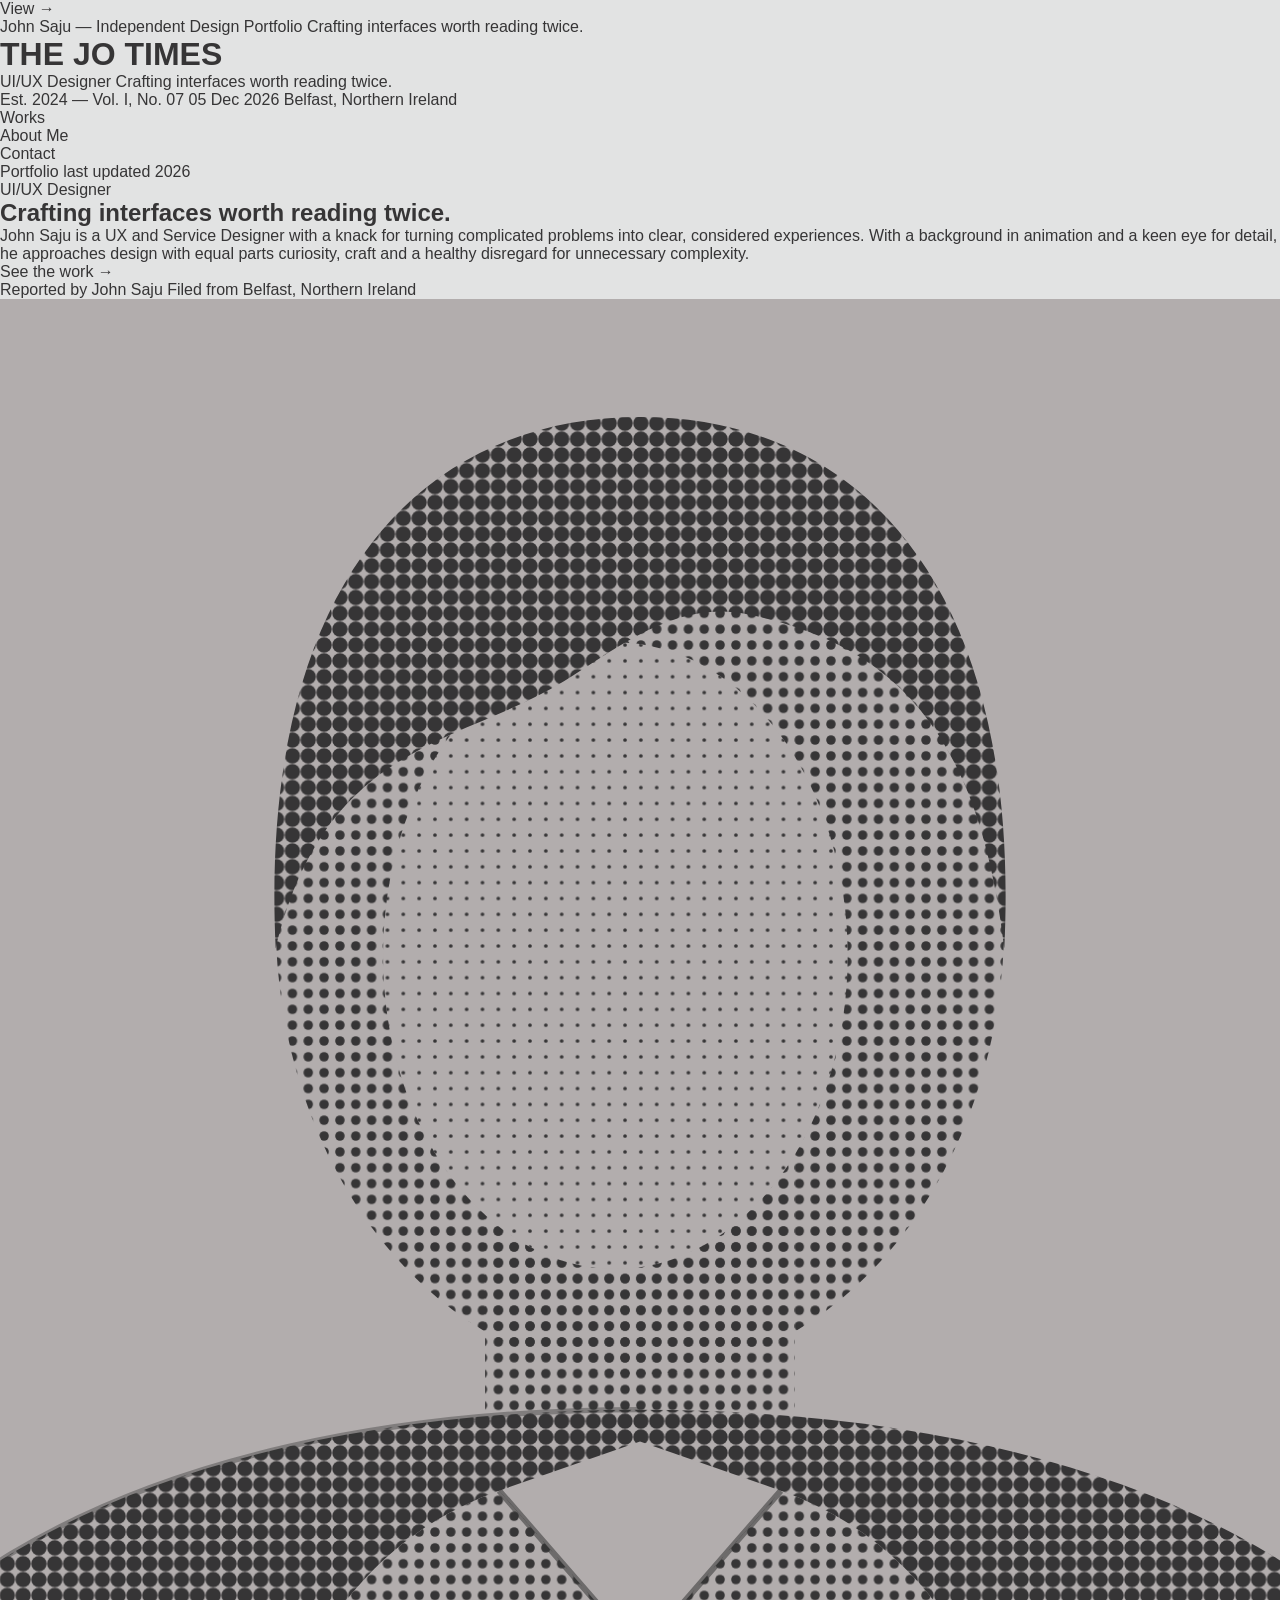
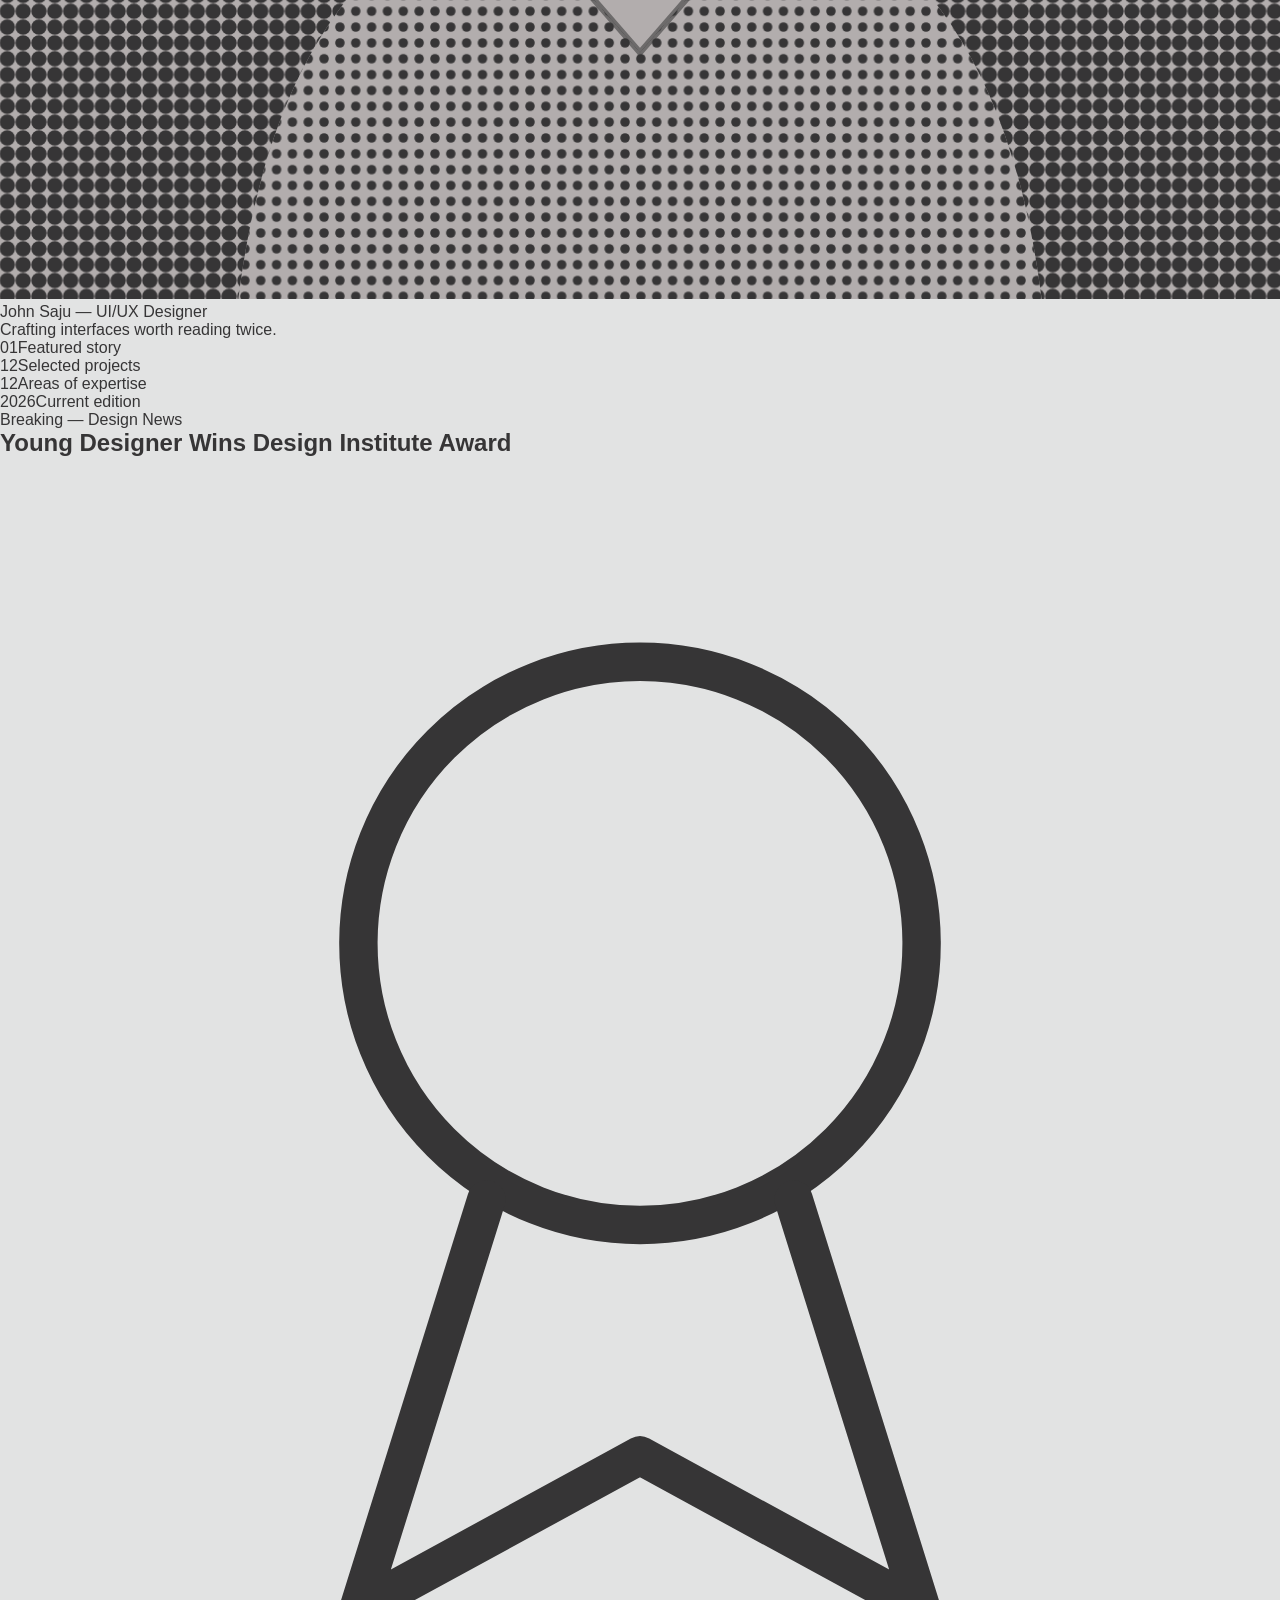
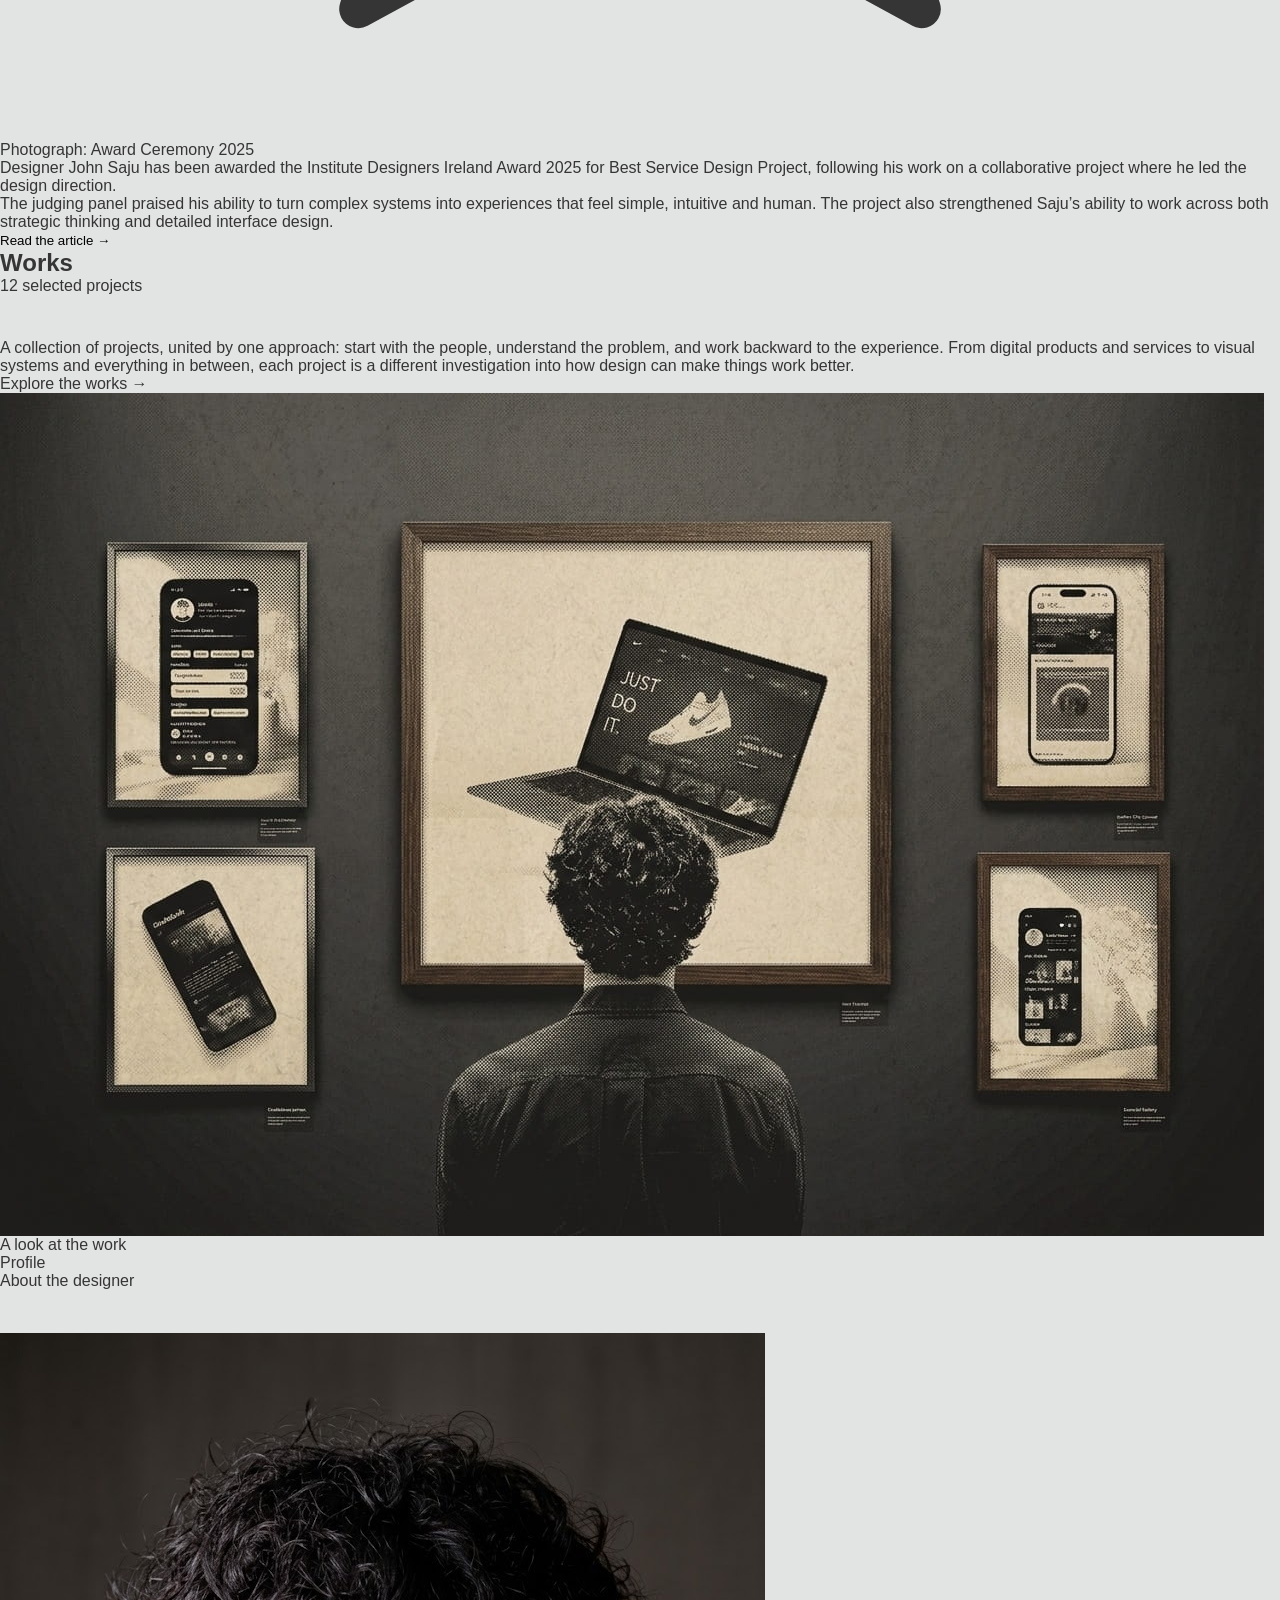
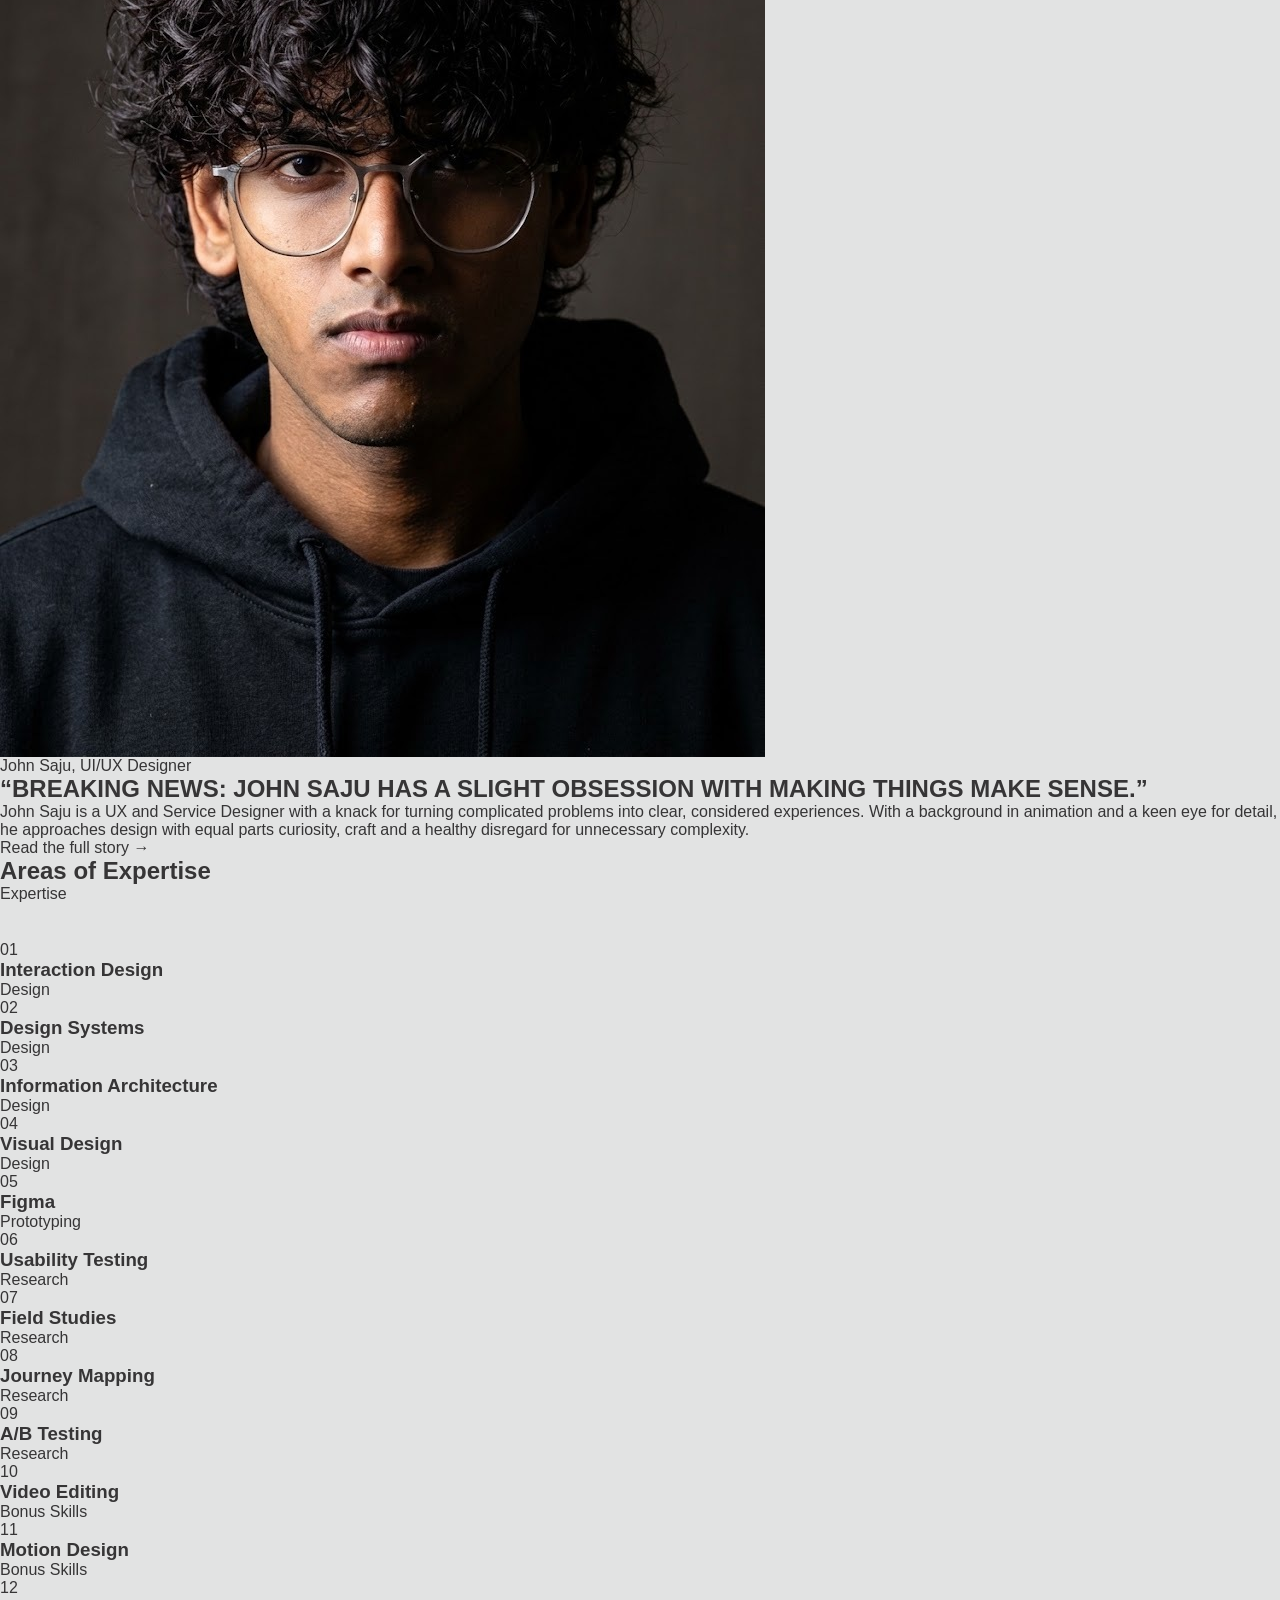
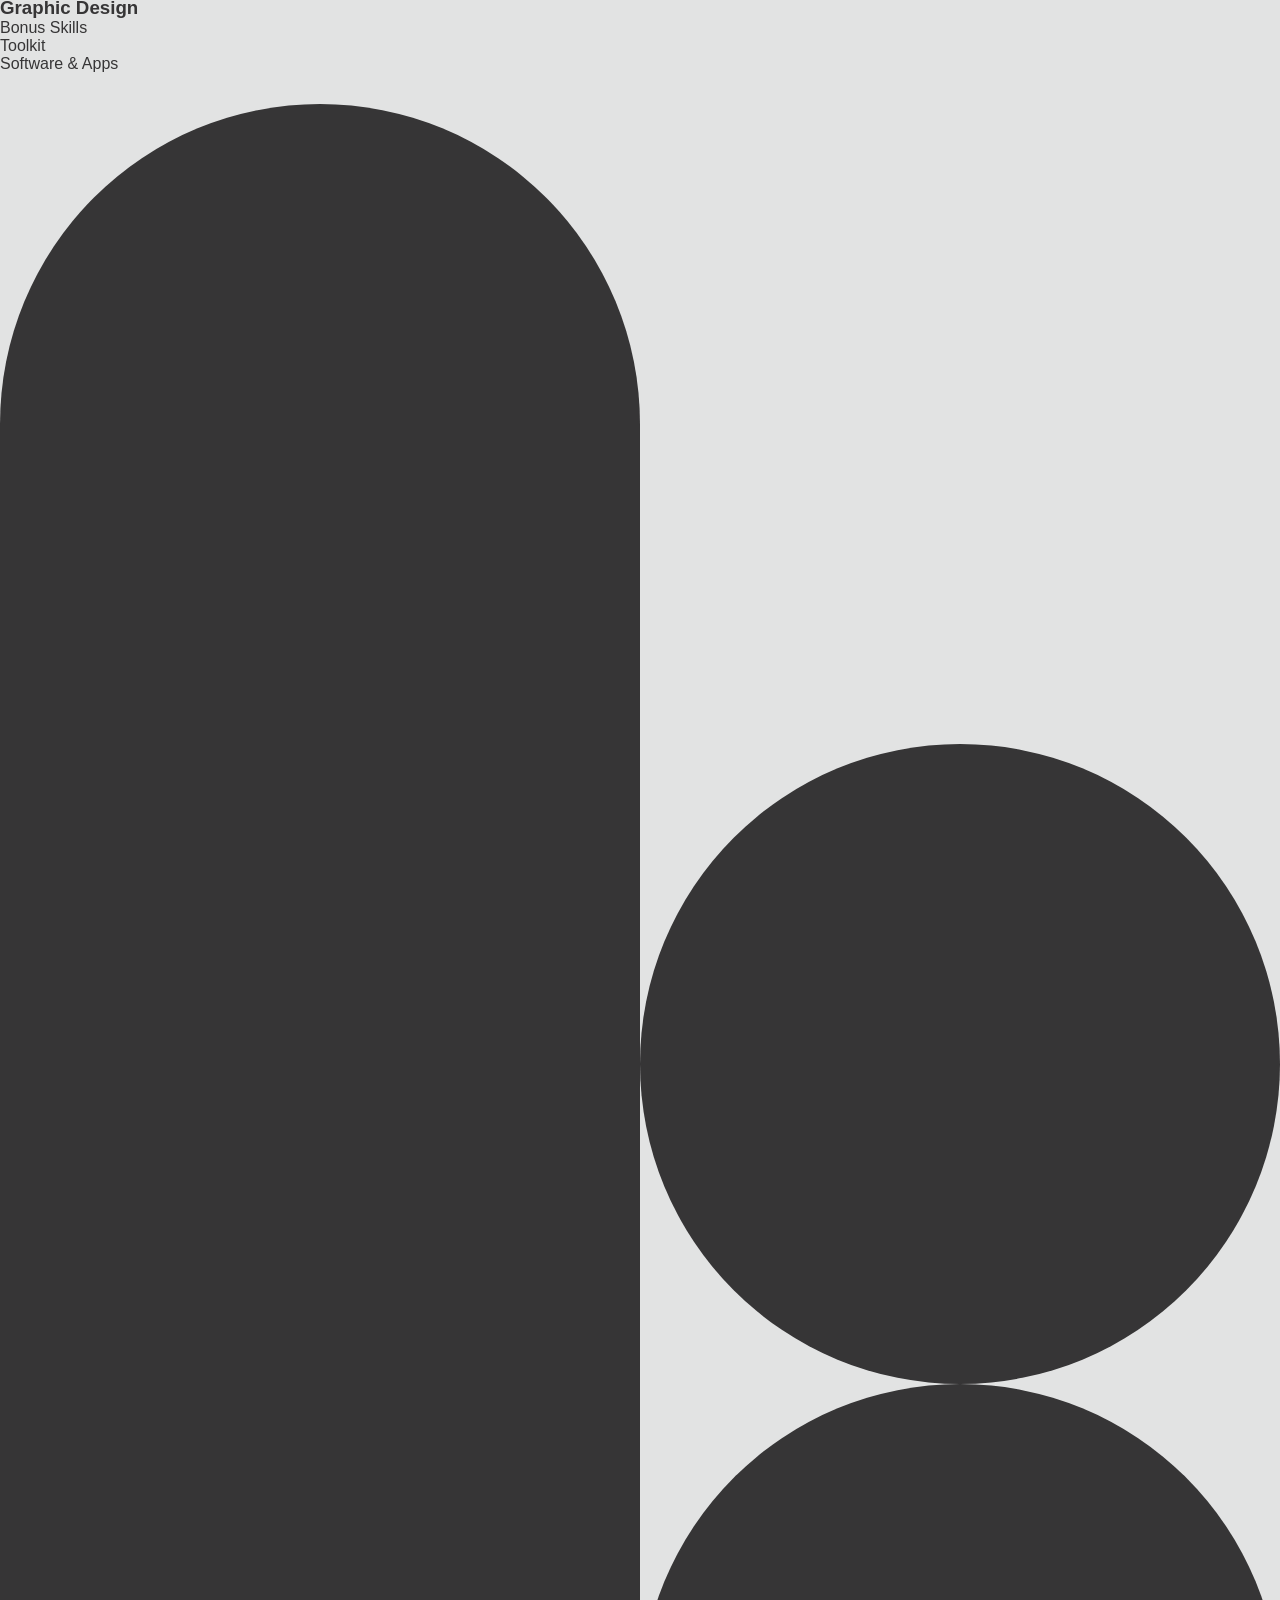
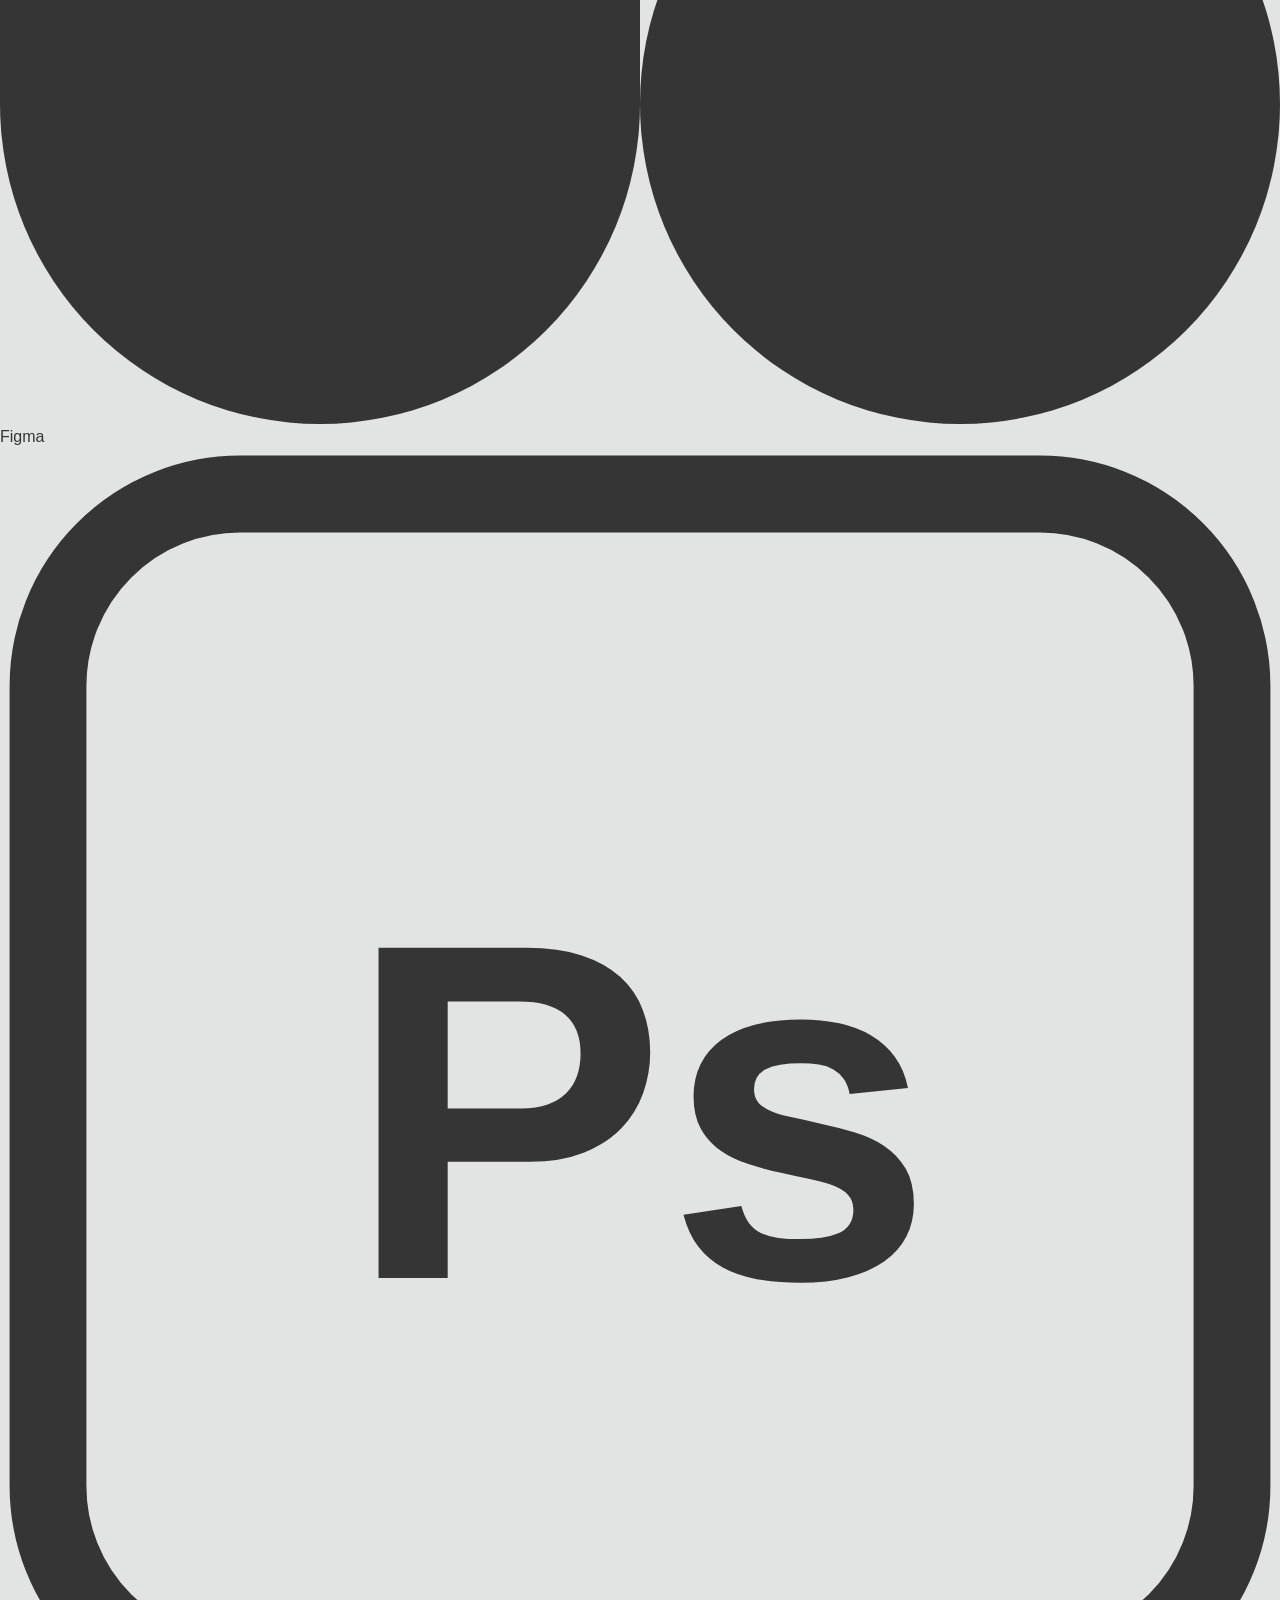
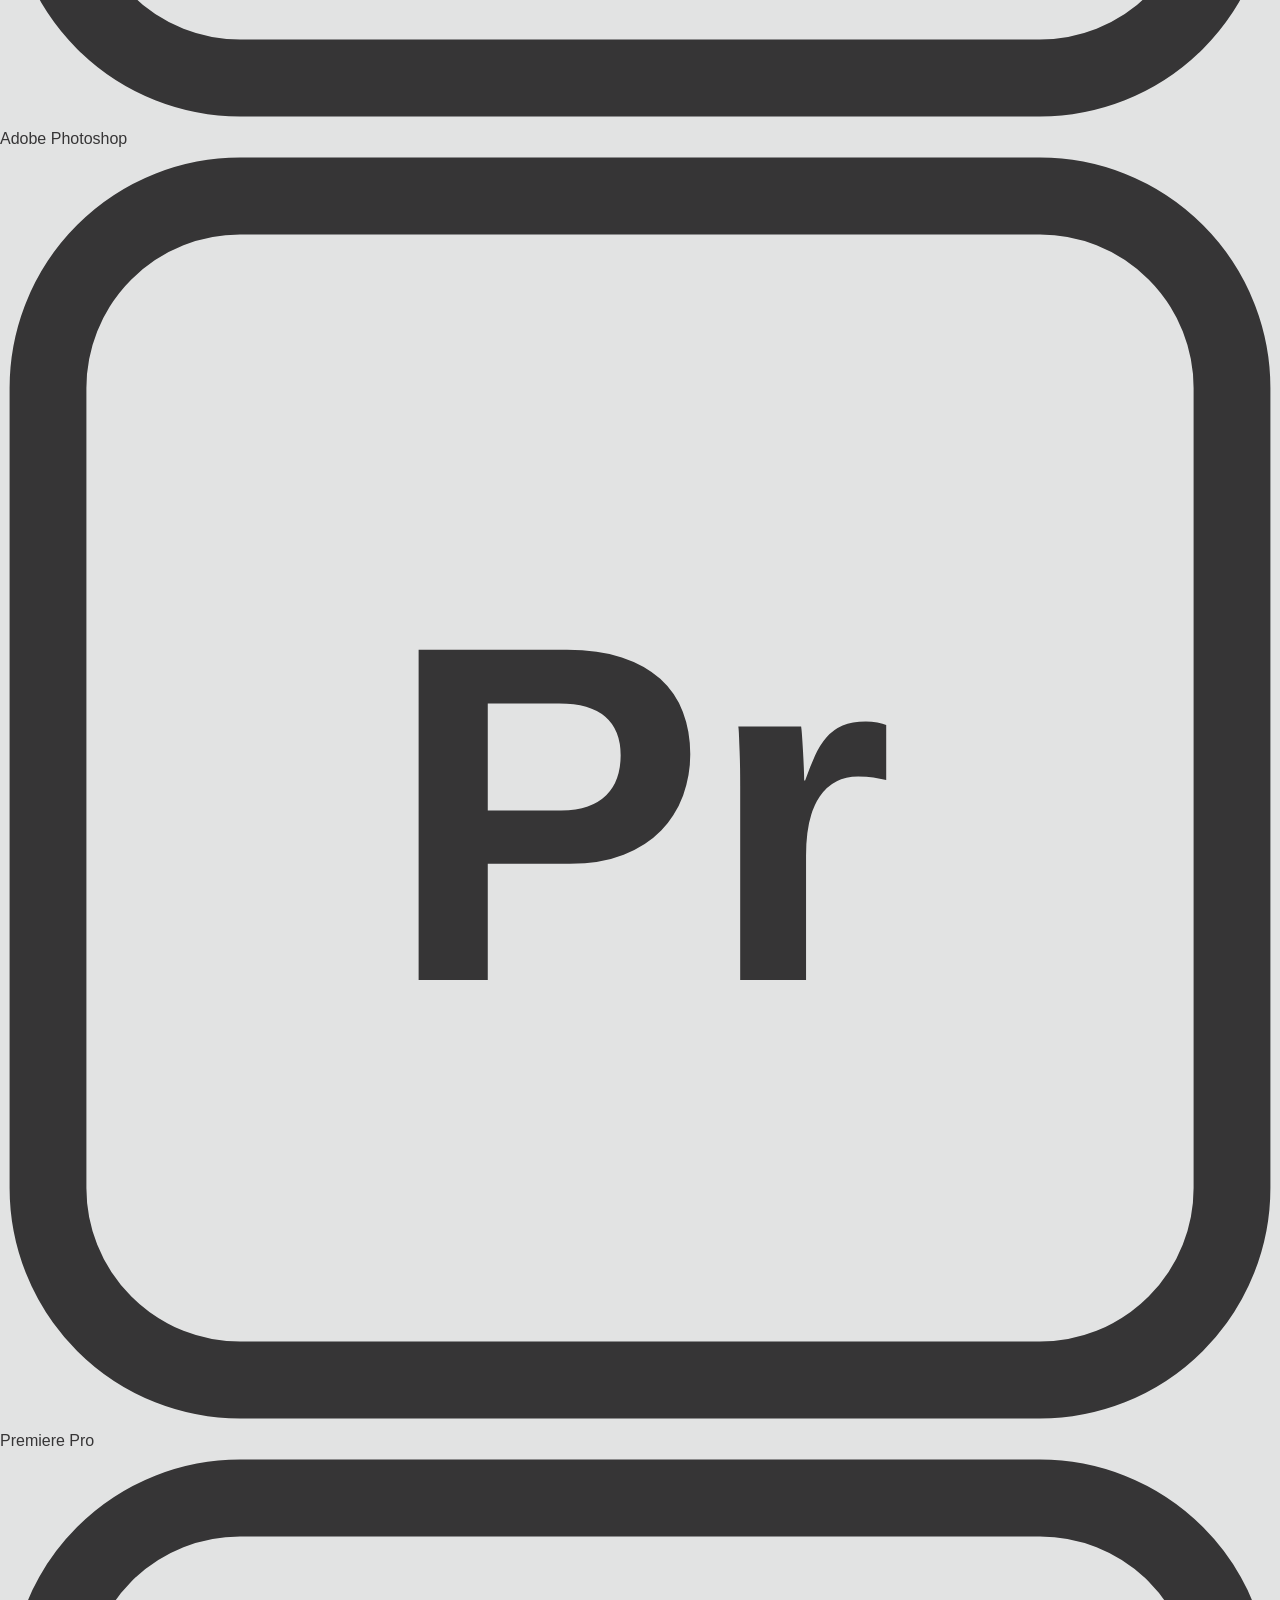
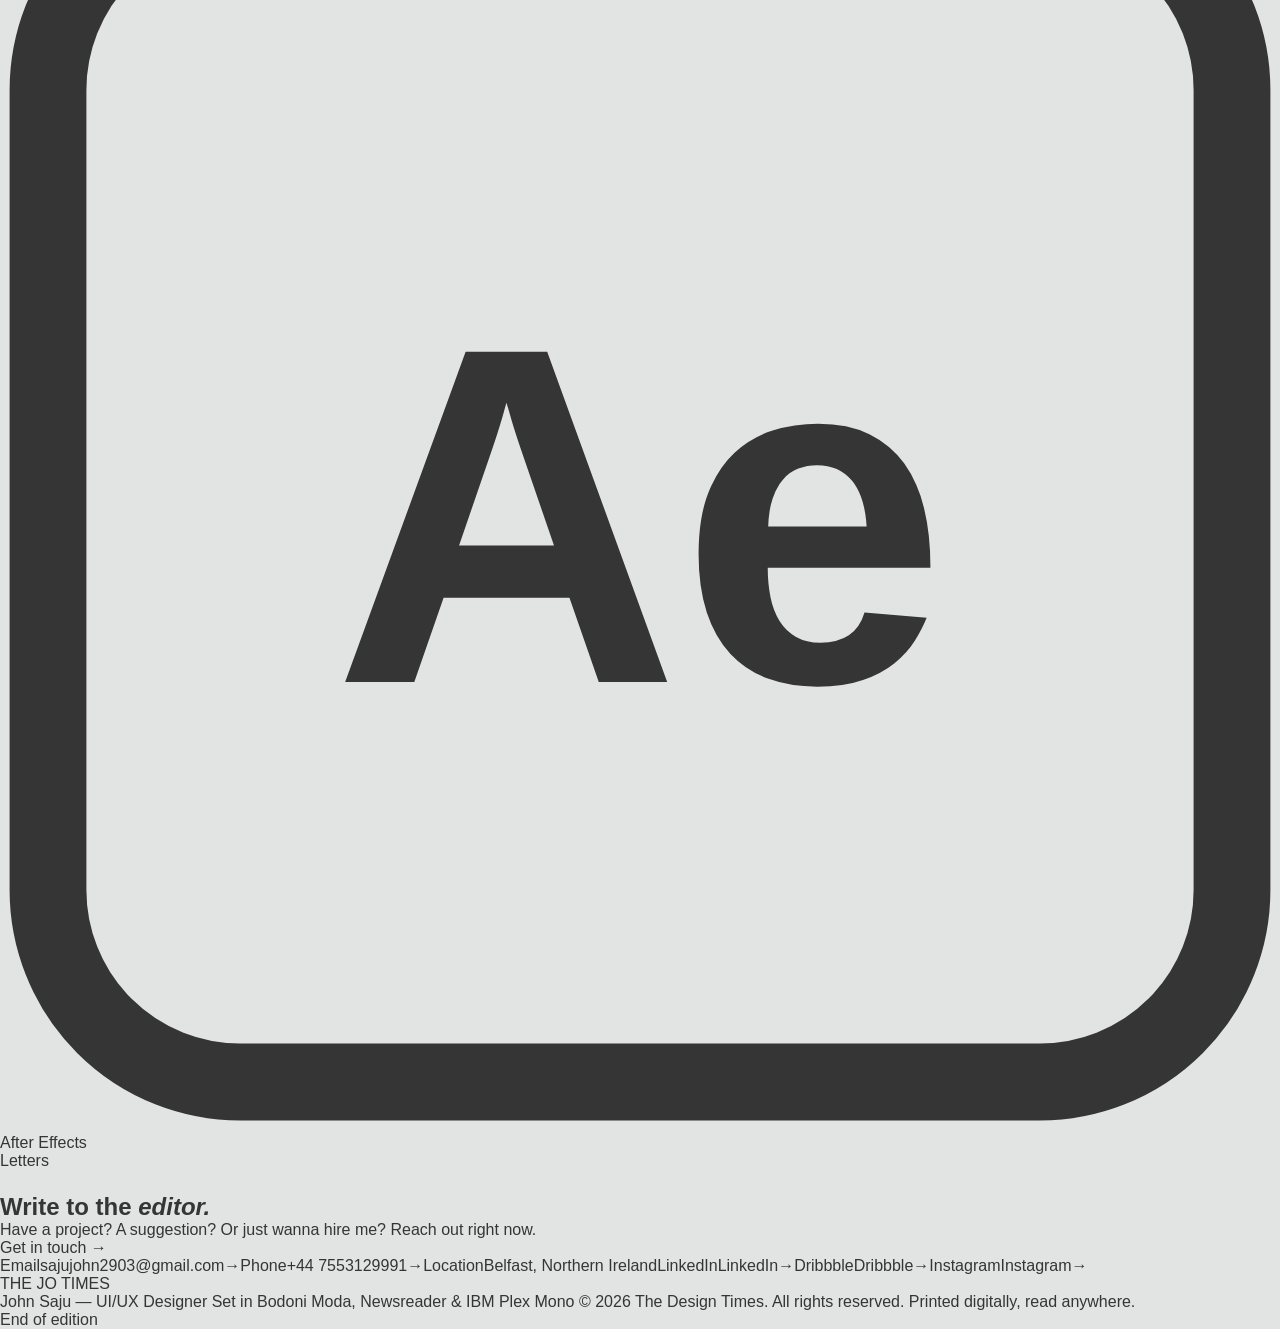
==== commit d7ee1463: "Hide the phone row when no number is set" ====
--- a/index.html
+++ b/index.html
@@ -399,7 +399,7 @@
 
 const channelRows = [
   `<a href="mailto:${C.email}"><span>Email</span><span class="val">${C.email}</span><span class="arw">&rarr;</span></a>`,
-  `<a href="tel:${C.phone.replace(/\s+/g,'')}"><span>Phone</span><span class="val">${C.phone}</span><span class="arw">&rarr;</span></a>`,
+  C.phone ? `<a href="tel:${C.phone.replace(/\s+/g,'')}"><span>Phone</span><span class="val">${C.phone}</span><span class="arw">&rarr;</span></a>` : '',
   `<span><span>Location</span><span class="val">${C.location}</span><span></span></span>`
 ].concat(C.socials.map(s=>`<a href="${s.url}" target="_blank" rel="noopener"><span>${s.label}</span><span class="val">${s.label}</span><span class="arw">&rarr;</span></a>`));
 document.getElementById('contact-channels').innerHTML = channelRows.join('');
